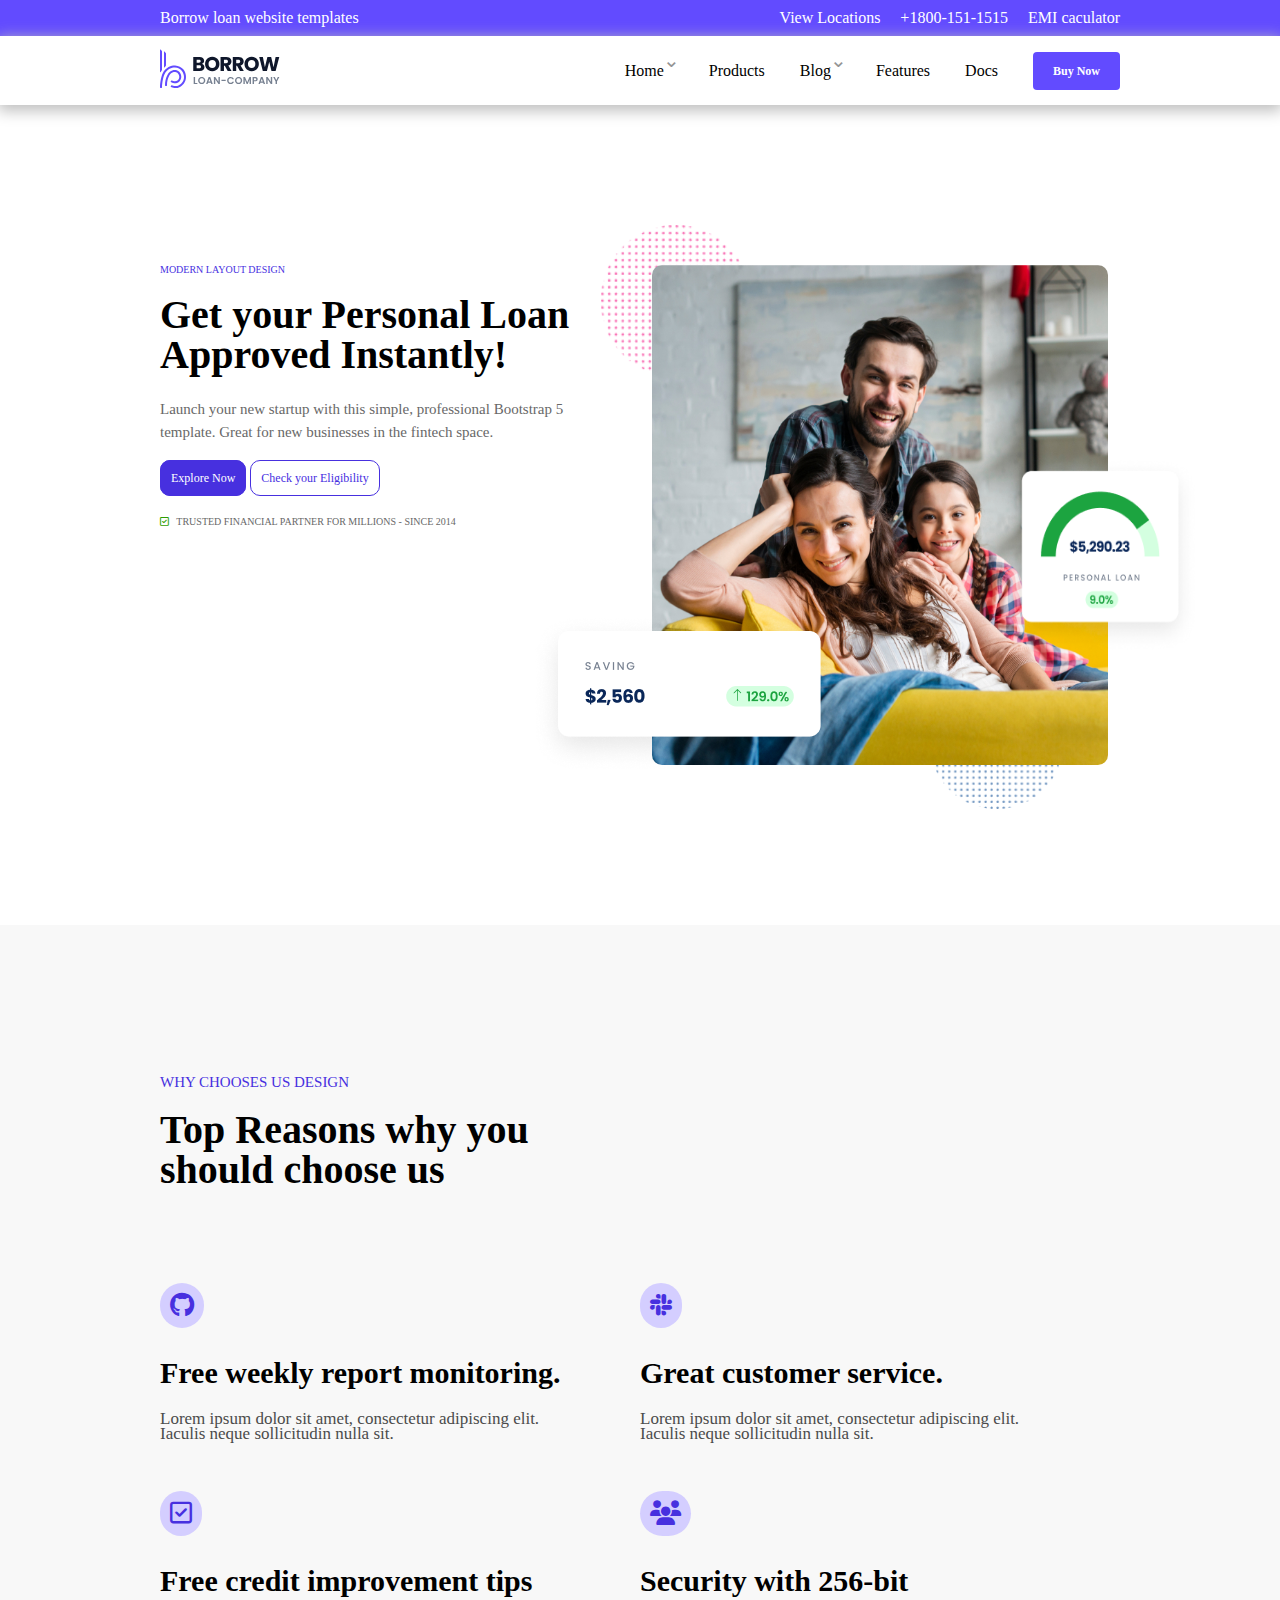
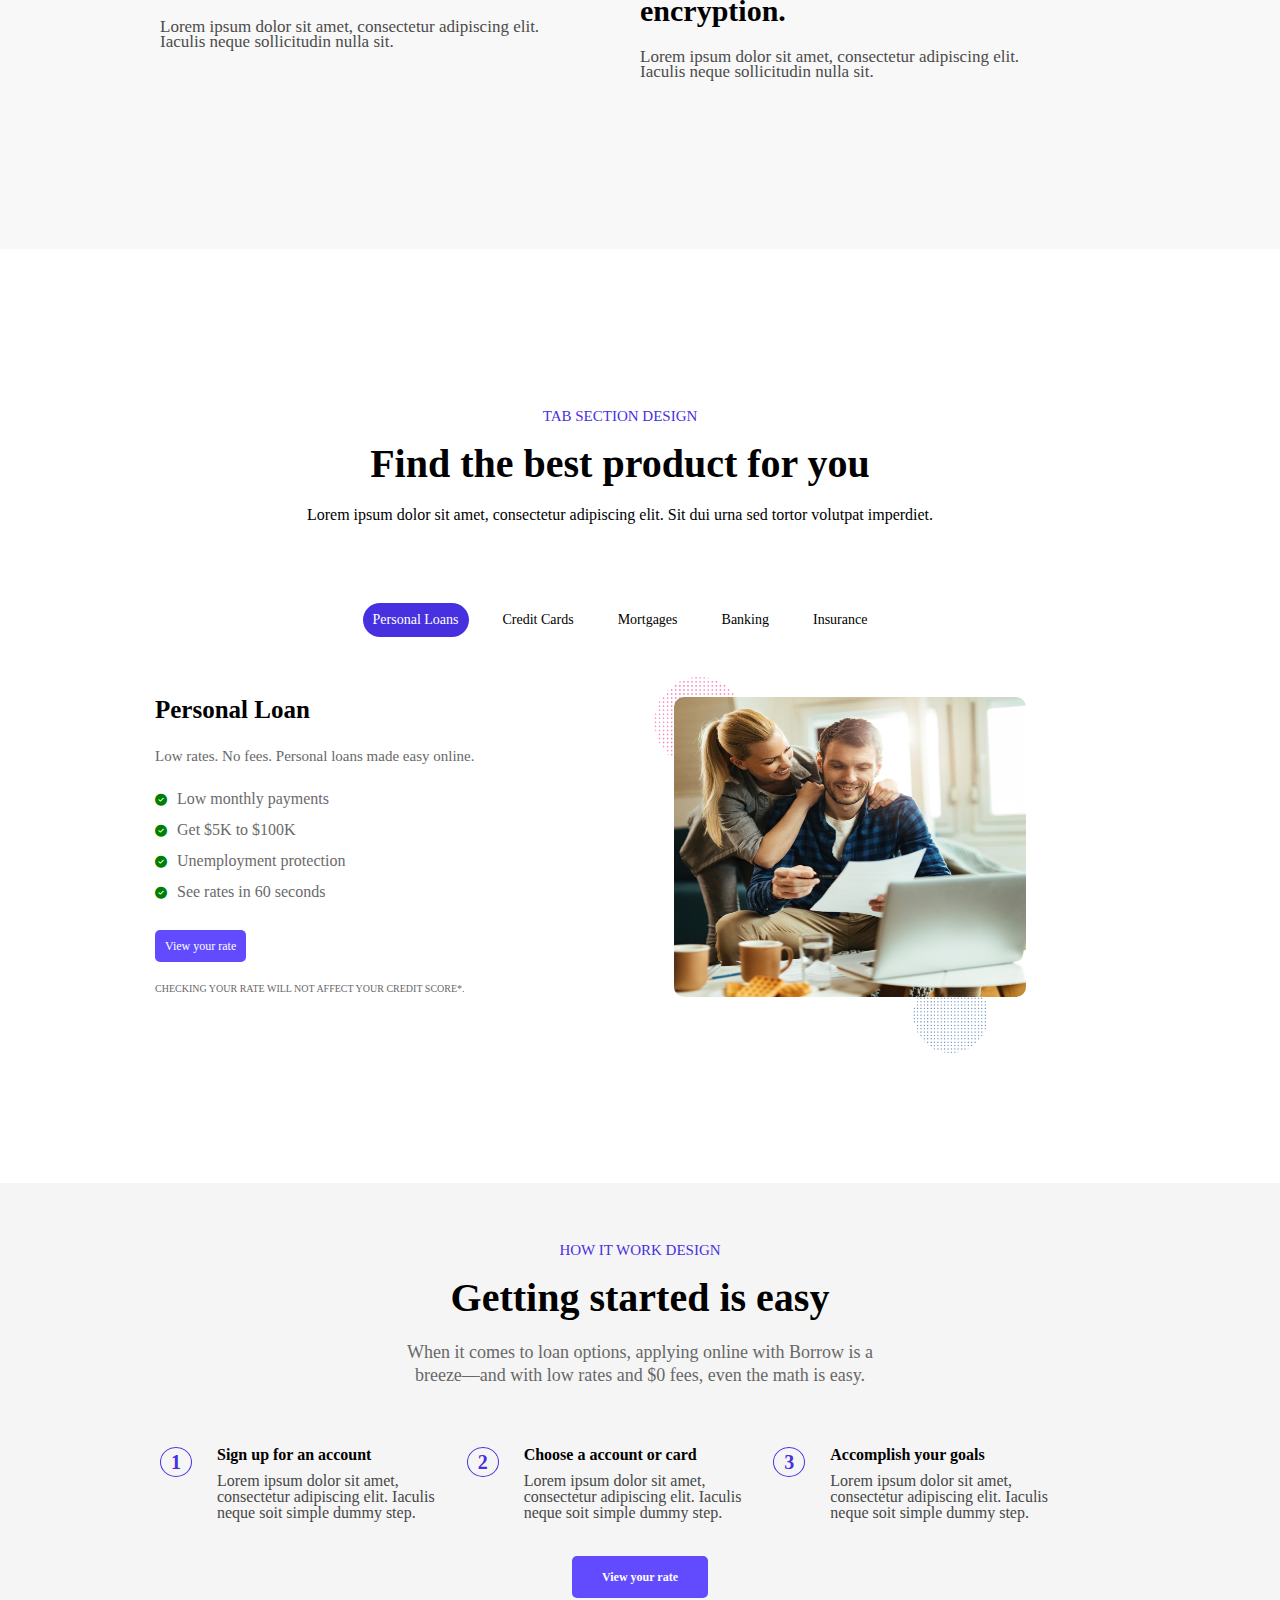
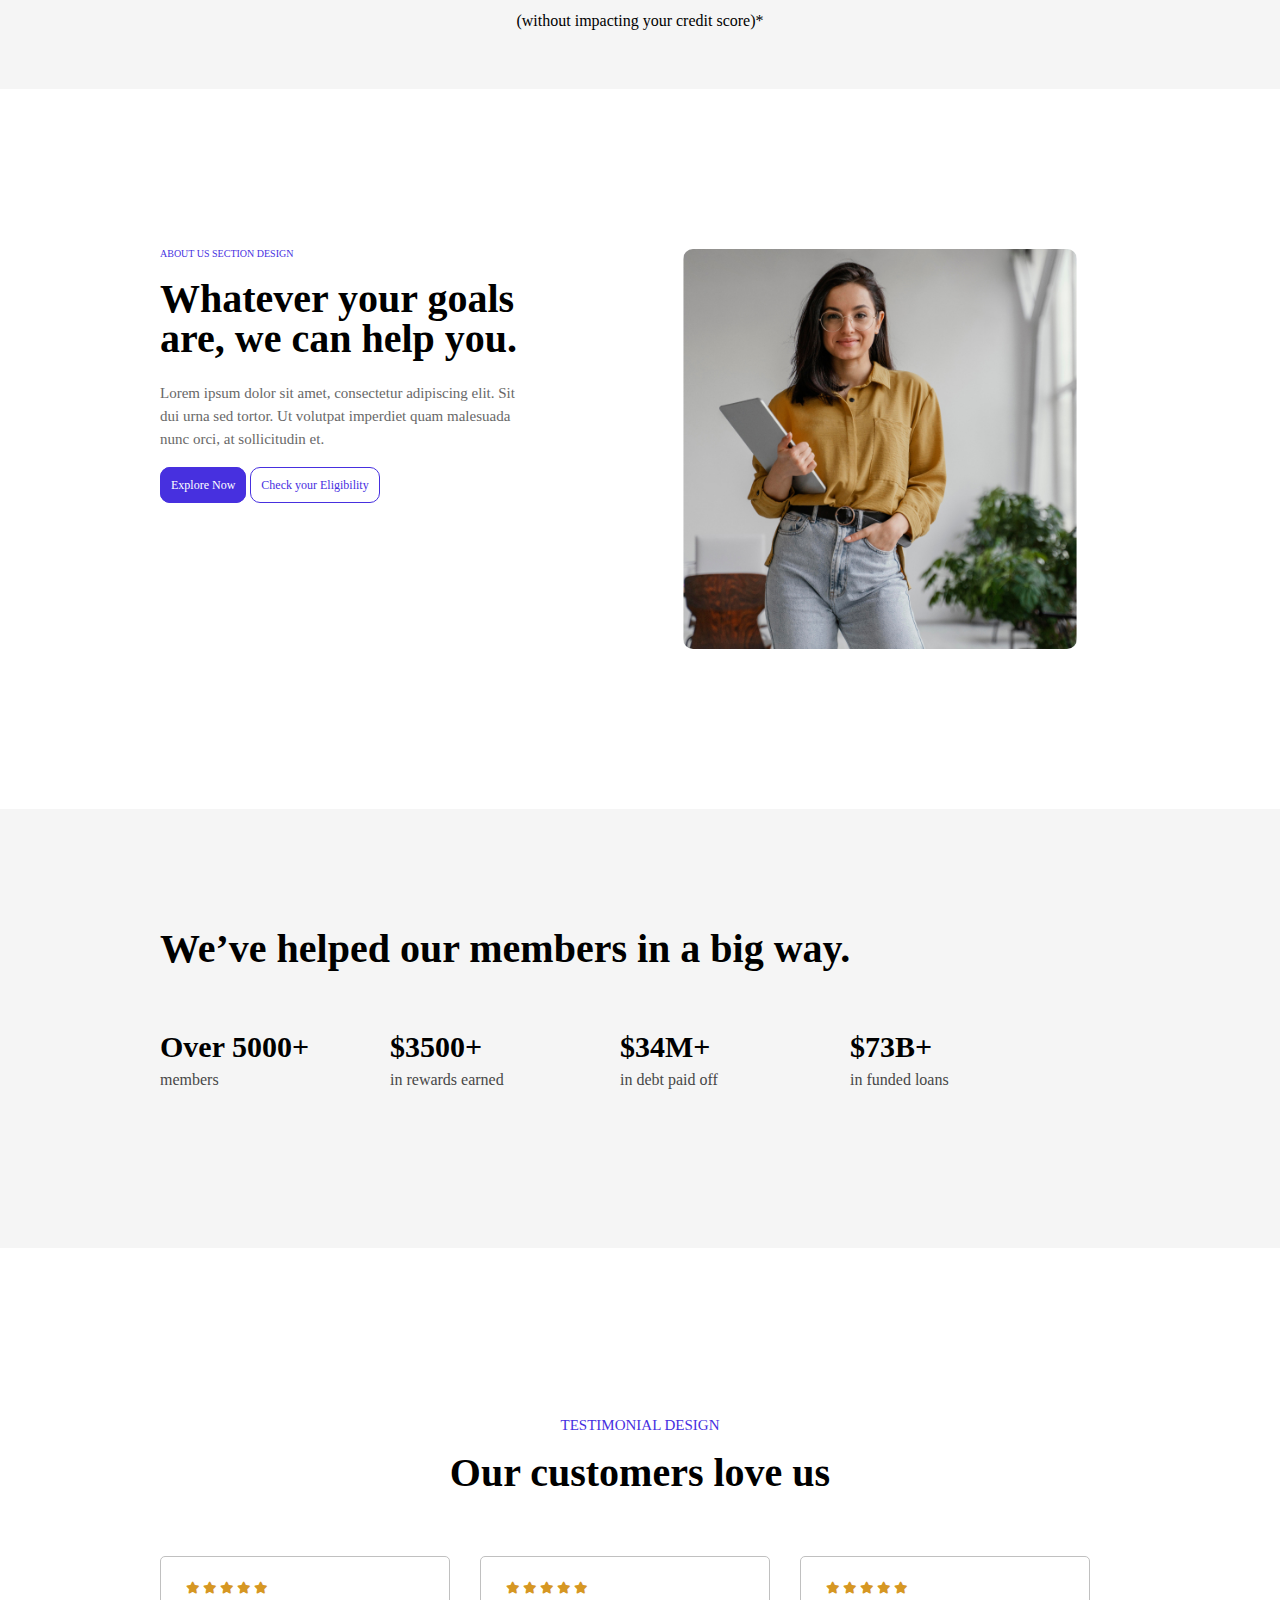
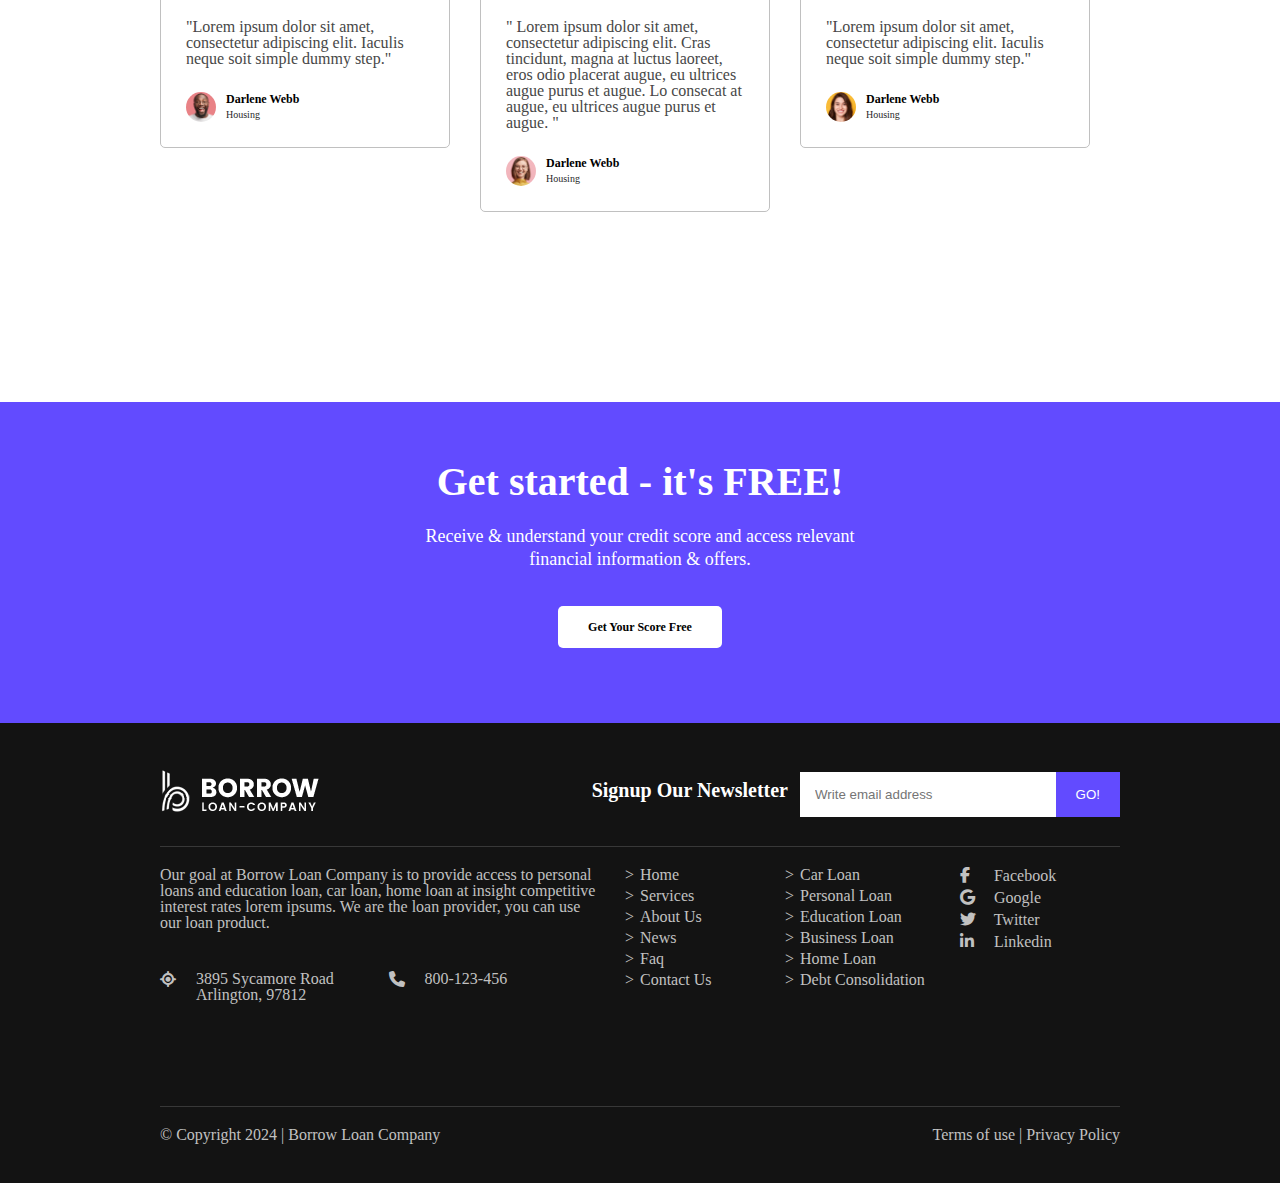
==== index.html @ a642c068 "first commit" ====
<!DOCTYPE html>
<html lang="en">
    <head>
        <meta charset="UTF-8">
        <meta name="viewport" content="width=device-width, initial-scale=1.0">
        <title>Template Group2</title>

        <link rel="stylesheet" href="https://cdnjs.cloudflare.com/ajax/libs/font-awesome/6.7.2/css/all.min.css" integrity="sha512-Evv84Mr4kqVGRNSgIGL/F/aIDqQb7xQ2vcrdIwxfjThSH8CSR7PBEakCr51Ck+w+/U6swU2Im1vVX0SVk9ABhg==" crossorigin="anonymous" referrerpolicy="no-referrer" />

        <!-- Shared CSS -->
        <link rel="stylesheet" href="./styles/shared/reset.css">
        <link rel="stylesheet" href="./styles/shared/grid.css">
        <link rel="stylesheet" href="./styles/shared/colors.css">
        <link rel="stylesheet" href="./styles/shared/global.css">
        <link rel="stylesheet" href="./styles/shared/header.css">
        <link rel="stylesheet" href="./styles/shared/footer.css">



        <!-- Sections  -->
        <link rel="stylesheet" href="./styles/page1/loan.css">
        <link rel="stylesheet" href="./styles/page1/choose-us.css">
        <link rel="stylesheet" href="./styles/page1/best-products.css">
        <link rel="stylesheet" href="./styles/page1/get-started.css">
        <link rel="stylesheet" href="./styles/page1/goals.css">
        <link rel="stylesheet" href="./styles/page1/stats.css">
        <link rel="stylesheet" href="./styles/page1/reviews.css">


        
        <!-- overwrite styles -->
        <link rel="stylesheet" href="./styles/page1/style.css">

    </head>
    <body>
        
        <header>
            <div id="top-header" class="bg-primary py-1">
                <div class="container">
                    <div class="row">
                        <div class="col-6 col-md-4 col-sm-12" id="borrow">
                            <span>Borrow loan website templates</span>
                        </div>
                        <div class="col-6 col-md-8 col-sm-12" id="contacts">
                            <a href="#">View Locations</a>
                            <a class="mx-4" href="#">+1800-151-1515</a>
                            <a href="#">EMI caculator</a>
                        </div>
                    </div>
                </div>
            </div>
            <div id="main-header" class="py-1">
                <div class="container">
                    <div class="row">
                        <div class="col-3 col-md-3 col-sm-8">
                            <img src="./images/logo.svg" alt="">
                        </div>
                        
                        <div class="col-9 col-md-9 col-sm-12 col-sm-hidden col-md-hidden" id="menu">
                            <ul>
                                <li class="dropdown">
                                    <a href="#"><span>Home</span></a>

                                    <ul class="submenu">
                                        <li><a href="/index.html">Home 1</a></li>
                                        <li><a href="#Home2">Home 2</a></li>
                                        <li><a href="#Home3">Home 3</a></li>
                                        <li><a href="#Home4">Home 4</a></li>
                                        <li><a href="#Home5">Home 5</a></li>
                                    </ul>
                                </li>
                                <li>
                                    <a href="#"><span>Products</span></a>
                                </li>
                                <li class="dropdown">
                                    <a href="#"><span>Blog</span></a>

                                    <ul class="submenu">
                                        <li><a href="#Page1">Page 1</a></li>
                                        <li><a href="#Page2">Page 2</a></li>
                                        <li><a href="#Page3">Page 3</a></li>
                                        <li><a href="#Page4">Page 4</a></li>
                                        <li><a href="#Page5">Page 5</a></li>
                                    </ul>
                                </li>
                                <li><a href="#"><span>Features</span></a></li>
                                <li><a href="#"><span>Docs</span></a></li>
                                <li><a href="#"><span>Buy Now</span></a></li>

                            </ul>
                        </div>

                        <div class="col-md-9 col-sm-4 col-hidden" id="mobile-menu">
                            <a href="#"><i class="fa-solid fa-bars"></i></a>
                        </div>
                    </div>
                </div>
            </div>



            <div id="mobile-nav-menu" class="py-1 col-hidden col-sm-hidden col-md-hidden">
                <div class="container">
                    <div class="row">
                        
                        <div class="col-12 col-md-12 col-sm-12" id="mbmenu">
                            <ul>
                                <li class="dropdown">
                                    <a href="#"><span>Home</span></a>

                                    <ul class="submenu">
                                        <li><a href="#Home1">Home 1</a></li>
                                        <li><a href="#Home2">Home 2</a></li>
                                        <li><a href="#Home3">Home 3</a></li>
                                        <li><a href="#Home4">Home 4</a></li>
                                        <li><a href="#Home5">Home 5</a></li>
                                    </ul>
                                </li>
                                <li>
                                    <a href="#"><span>Products</span></a>
                                </li>
                                <li class="dropdown">
                                    <a href="#"><span>Blog</span></a>

                                    <ul class="submenu">
                                        <li><a href="#Page1">Page 1</a></li>
                                        <li><a href="#Page2">Page 2</a></li>
                                        <li><a href="#Page3">Page 3</a></li>
                                        <li><a href="#Page4">Page 4</a></li>
                                        <li><a href="#Page5">Page 5</a></li>
                                    </ul>
                                </li>
                                <li><a href="#"><span>Features</span></a></li>
                                <li><a href="#"><span>Docs</span></a></li>
                                <li><a href="#"><span>Buy Now</span></a></li>

                            </ul>
                        </div>
                    </div>
                </div>
            </div>





        </header>

        
        <section id="personal-loan">
            <div class="container">
                <div class="row">
                    
                    <div class="col-6 col-md-12 col-sm-12 " id="loan-content">
                        <h6>Modern Layout Design</h6>
                        <h2>Get your Personal Loan Approved Instantly!</h2>
                        <p class="description">Launch your new startup with this simple, professional Bootstrap 5 template. Great for new businesses in the fintech space.</p>
                        <ul>
                            <li><a>Explore Now</a></li>
                            <li><a>Check your Eligibility</a></li>
                        </ul>
                        <p class="trust"> <i class="fa-regular fa-square-check"></i> TRUSTED FINANCIAL PARTNER FOR MILLIONS - SINCE 2014 </p>
                    </div>

                    <div class="col-6 col-md-12 col-sm-12" id="loan-images">
                        <img class="family" src="./images/hero-modern-img.jpg" alt="">
                        <img class="stats-1" src="./images/hero-graphic-1.png" alt="">
                        <img class="stats-2" src="./images/hero-graphic-2.png" alt="">
                        <img class="dots-1" src="./images/dots.png" alt="">
                        <img class="dots-2" src="./images/dots-2.png" alt="">
                    </div>
                </div>
            </div>
        </section>




        <section id="choice-us">
            <div class="container">

                <div class="row">
                    
                    <div class="col-6 col-md-12 col-sm-12 " id="choice-description-content">
                        <h6>Why chooses us design</h6>
                        <h2>Top Reasons why you should choose us</h2>
                    </div>

                </div>

                <div class="row">
                    
                    <div class="col-6 col-md-12 col-sm-12 choice">
                        <i class="fa-brands fa-github"></i>
                        <h2 class="title">Free weekly report monitoring.</h2>
                        <p class="description">
                            Lorem ipsum dolor sit amet, consectetur adipiscing elit.
                            Iaculis neque sollicitudin nulla sit.
                        </p>
                    </div>
                    
                    <div class="col-6 col-md-12 col-sm-12 choice">
                        <i class="fa-brands fa-slack"></i>
                        <h2 class="title">Great customer service.</h2>
                        <p class="description">
                            Lorem ipsum dolor sit amet, consectetur adipiscing elit.
                            Iaculis neque sollicitudin nulla sit.
                        </p>
                    </div>

                </div>


                <div class="row">
                    
                    <div class="col-6 col-md-12 col-sm-12 choice">
                        <i class="fa-regular fa-square-check"></i>
                        <h2 class="title">Free credit improvement tips</h2>
                        <p class="description">Lorem ipsum dolor sit amet, consectetur adipiscing elit. Iaculis neque sollicitudin nulla sit.</p>
                    </div>
                    
                    <div class="col-6 col-md-12 col-sm-12 choice">
                        <i class="fa-solid fa-users"></i>
                        <h2 class="title">Security with 256-bit encryption.</h2>
                        <p class="description">Lorem ipsum dolor sit amet, consectetur adipiscing elit. Iaculis neque sollicitudin nulla sit.</p>
                    </div>

                </div>
            </div>
        </section>


        



        <section id="best-products">
            
            <div class="container">

                <div class="row">
                    
                    <div class="col-12 col-md-12 col-sm-12 text-center description">
                        <h6>Tab Section Design</h6>
                        <h2>Find the best product for you</h2>
                        <p>Lorem ipsum dolor sit amet, consectetur adipiscing elit. Sit dui urna sed tortor volutpat imperdiet.</p>
                    </div>

                </div>

                <div class="row">
                    <div class="col-12 col-md-12 col-sm-12 text-center actions">
                        <a class="active" href="#">Personal Loans</a>
                        <a href="#">Credit Cards</a>
                        <a href="#">Mortgages</a>
                        <a href="#">Banking</a>
                        <a href="#">Insurance</a>
                    </div>
                </div>


                <div class="row products product-1 active">
                    <div class="col-7 col-md-12 col-sm-12">
                        <h2>Personal Loan</h2>
                        <p class="description">Low rates. No fees. Personal loans made easy online.</p>
                        <ul>
                            <li><i class="fa-solid fa-circle-check"></i>Low monthly payments</li>
                            <li><i class="fa-solid fa-circle-check"></i>Get $5K to $100K</li>
                            <li><i class="fa-solid fa-circle-check"></i>Unemployment protection</li>
                            <li><i class="fa-solid fa-circle-check"></i>See rates in 60 seconds</li>
                        </ul>
                        <a>View your rate</a>
                        <p class="trust">Checking your rate will not affect your credit score*. </p>
                    </div>
                    

                    <div class="col-5 col-md-12 col-sm-12 images">
                        <img class="family" src="./images/personal-loan-img.jpg" alt="">
                        <img class="dots-1" src="./images/dots.png" alt="">
                        <img class="dots-2" src="./images/dots-2.png" alt="">
                    </div>
                </div>



                


                <div class="row products product-2">
                    <div class="col-7 col-md-12 col-sm-12">
                        <h2>Credit Cards</h2>
                        <p class="description">Designed to help you save, invest, and pay down Borrow debt.</p>
                        <ul>
                            <li>
                                <span class="number">1</span>
                                <p class="title">
                                    <span >Apply online.</span>
                                    We'll let you know if you pre-qualify.
                                </p>
                            </li>
                            <li>
                                <span class="number">2</span>
                                <p class="title">
                                    <span >Submit application.</span>
                                    Agree to the terms & conditions and we’ll do the rest.
                                </p>
                            </li>
                            <li>
                                <span class="number">3</span>
                                <p class="title">
                                    <span >Get a decision.</span>
                                    Approvals receive a digital card immediately. Physical cards arrive in 2-6 business days.
                                </p>
                            </li>
                        </ul>
                        <a>Get Started</a>
                    </div>
                    

                    <div class="col-5 col-md-12 col-sm-12 images">
                        <img class="family" src="./images/cc-girl.jpg" alt="">
                        <img class="dots-1" src="./images/dots.png" alt="">
                        <img class="dots-2" src="./images/dots-2.png" alt="">
                        <span class="badge">No Anual Fee*</span>
                    </div>
                </div>





                <div class="row products product-3">
                    <div class="col-7 col-md-12 col-sm-12">
                        <h2>Mortgage</h2>
                        <p class="description">We’re offering competitive home mortgage options for you.</p>
                        <div class="contaienr-full">
                            <div class="row">
                                
                                <div class="col-6 col-md-6 col-sm-12 choice">
                                    <i class="fa-brands fa-github"></i>
                                    <p class="description"> Buy now, save when you want pay. .</p>
                                </div>
                                
                                <div class="col-6 col-md-6 col-sm-12 choice">
                                    <i class="fa-brands fa-slack"></i>
                                    <p class="description"> Simple online application. One-on-one help. .</p>
                                </div>

                            </div>


                            <div class="row">
                                
                                <div class="col-6 col-md-6 col-sm-12 choice">
                                    <i class="fa-regular fa-square-check"></i>
                                    <p class="description"> Flexible loan options .</p>
                                </div>
                                
                                <div class="col-6 col-md-6 col-sm-12 choice">
                                    <i class="fa-solid fa-users"></i>
                                    <p class="description"> Low down payment options .</p>
                                </div>

                            </div>

                        </div>
                        <a>View your rate</a>
                        <p class="comment">  No commitment. No impact to your credit.  .</p>

                    </div>
                    

                    <div class="col-5 col-md-12 col-sm-12 images">
                        <img class="family" src="./images/mortgage.jpg" alt="">
                        <img class="dots-1" src="./images/dots.png" alt="">
                        <img class="dots-2" src="./images/dots-2.png" alt="">
                        <span class="badge">Best Mortgage Lender*</span>
                    </div>
                </div>




                <div class="row products product-4">
                    <div class="col-7 col-md-12 col-sm-12">
                        <h2>Personal Loan</h2>
                        <p class="description">Low rates. No fees. Personal loans made easy online.</p>
                        <ul> 
                            <li><i class="fa-solid fa-circle-check"></i>Create your login</li>
                            <li><i class="fa-solid fa-circle-check"></i>Fill out the application</li>
                            <li><i class="fa-solid fa-circle-check"></i>Enjoy your brand new bank account</li>
                        </ul>
                        <a>Start your banking</a>
                    </div>
                    

                    <div class="col-5 col-md-12 col-sm-12 images">
                        <img class="family" src="./images/banking.jpg" alt="">
                        <img class="dots-1" src="./images/dots.png" alt="">
                        <img class="dots-2" src="./images/dots-2.png" alt="">
                        <span class="badge"> SSL Encrypted</span>
                    </div>
                </div>




                <div class="row products product-5">
                    <div class="col-12">
                        <h2>Insurance</h2>
                        <p class="description">Here to help protect what matters to you.</p>
                        <div class="contaienr-full">


                            <div class="row" >

                                <div class="col-3 col-md-6 col-sm-12 plan" >
                                    <img src="./images/auto-insurance.jpg" alt="">
                                    <a href="#">Auto Insurance</a>
                                </div>

                                <div class="col-3 col-md-6 col-sm-12 plan">
                                    <img src="./images/life-insurance.jpg" alt="">
                                    <a href="#">Life Insurance</a>
                                </div>


                                <div class="col-3 col-md-6 col-sm-12 plan">
                                    <img src="./images/homowner-insurance.jpg" alt="">
                                    <a href="#">Life Insurance</a>
                                </div>

                                <div class="col-3 col-md-6 col-sm-12 plan">
                                    <img src="./images/renters-insurance.jpg" alt="">
                                    <a href="#">Life Insurance</a>
                                </div>
                                
                            </div>


                        </div>
                    </div>
                </div>


                
            </div>
        </section>


        <section class="get-started">
                        
            <div class="container">

                <div class="row">
                    
                    <div class="col-12 col-md-12 col-sm-12 text-center description">
                        <h6>How it work design</h6>
                        <h2>Getting started is easy</h2>
                        <p>When it comes to loan options, applying online with Borrow is a breeze—and with low rates and $0 fees, even the math is easy.</p>
                    </div>

                </div>


                <div class="row list-items">
                                
                    <div class="col-4 col-md-12 col-sm-12 step">
                        <span class="icon">1</span>
                        <div class="desc">
                            <h3 class="title">Sign up for an account</h3>
                            <p class="description">Lorem ipsum dolor sit amet, consectetur adipiscing elit. Iaculis neque soit simple dummy step.</p>
                        </div>
                    </div>
                    
                    <div class="col-4 col-md-12 col-sm-12 step">
                        <span class="icon">2</span>
                        <div class="desc">
                            <h3 class="title">Choose a account or card</h3>
                            <p class="description">Lorem ipsum dolor sit amet, consectetur adipiscing elit. Iaculis neque soit simple dummy step.</p>
                        </div>
                    </div>

                    
                    <div class="col-4 col-md-12 col-sm-12 step">
                        <span class="icon">3</span>
                        <div class="desc">
                            <h3 class="title">Accomplish your goals</h3>
                            <p class="description">Lorem ipsum dolor sit amet, consectetur adipiscing elit. Iaculis neque soit simple dummy step.</p>
                        </div>
                    </div>
                    
                </div>
                <div class="row action">
                    <div class="col-12 col-md-12 col-sm-12 step">
                        <a>View your rate</a>
                        <p class="comment">(without impacting your credit score)*</p>
                    </div>
                </div>
            </div>

        </section>







        <section id="goals">
            <div class="container">
                <div class="row">
                    
                    <div class="col-6 col-md-12 col-sm-12 " id="goal-content">
                        <h6>About us section design</h6>
                        <h2>Whatever your goals are, we can help you.</h2>
                        <p class="description">Lorem ipsum dolor sit amet, consectetur adipiscing elit. Sit dui urna sed tortor. Ut volutpat imperdiet quam malesuada nunc orci, at sollicitudin et.</p>
                        <ul>
                            <li><a>Explore Now</a></li>
                            <li><a>Check your Eligibility</a></li>
                        </ul>
                    </div>

                    <div class="col-6 col-md-12 col-sm-12" id="goal-images">
                        <img class="family" src="./images/goal.jpg" alt="">
                    </div>
                </div>
            </div>
        </section>



        <section id="stats">
                        
            <div class="container">

                <div class="row">
                    
                    <div class="col-12 col-md-12 col-sm-12 description">
                        <h2>We’ve helped our members in a big way.</h2>
                    </div>

                </div>


                <div class="row list-items">
                                
                    <div class="col-3 col-md-6 col-sm-6 step">
                        <h3 class="title">Over 5000+</h3>
                        <p class="description">members</p>
                    </div>
                    
                    <div class="col-3 col-md-6 col-sm-6 step">
                        <h3 class="title">$3500+</h3>
                        <p class="description">in rewards earned</p>
                    </div>

                    
                    <div class="col-3 col-md-6 col-sm-6 step">
                        <h3 class="title">$34M+</h3>
                        <p class="description">in debt paid off</p>
                    </div>

                    <div class="col-3 col-md-6 col-sm-6 step">
                        <h3 class="title">$73B+</h3>
                        <p class="description">in funded loans</p>
                    </div>
                </div>
            </div>

        </section>






        <section id="reviews">
                        
            <div class="container">

                <div class="row">
                    
                    <div class="col-12 col-md-12 col-sm-12 text-center description">
                        <h6>Testimonial Design</h6>
                        <h2>Our customers love us</h2>
                    </div>

                </div>


                <div class="row list-items">
                                
                    <div class="col-4 col-md-12 col-sm-12 ">
                        <div class="review">
                            <div class="rate">
                                <i class="fa-solid fa-star"></i>
                                <i class="fa-solid fa-star"></i>
                                <i class="fa-solid fa-star"></i>
                                <i class="fa-solid fa-star"></i>
                                <i class="fa-solid fa-star"></i>
                            </div>
                            <p class="description">"Lorem ipsum dolor sit amet, consectetur adipiscing elit. Iaculis neque soit simple dummy step."</p>
                            <div class="profile">
                                <img src="./images/avatar-1.jpg" alt="">
                                <div class="name">
                                    <h3>Darlene Webb</h3>
                                    <span>Housing</span>
                                </div>
                            </div>
                        </div>
                    </div>
                                                    
                    <div class="col-4 col-md-12 col-sm-12 ">
                        <div class="review">
                            <div class="rate">
                                <i class="fa-solid fa-star"></i>
                                <i class="fa-solid fa-star"></i>
                                <i class="fa-solid fa-star"></i>
                                <i class="fa-solid fa-star"></i>
                                <i class="fa-solid fa-star"></i>
                            </div>
                            <p class="description">"
                                Lorem ipsum dolor sit amet, consectetur adipiscing elit. Cras tincidunt, magna at luctus laoreet, eros odio placerat augue, eu ultrices augue purus et augue.
                                Lo consecat  at augue, eu ultrices augue purus et augue.
                                "</p>
                            <div class="profile">
                                <img src="./images/avatar-2.jpg" alt="">
                                <div class="name">
                                    <h3>Darlene Webb</h3>
                                    <span>Housing</span>
                                </div>
                            </div>
                        </div>
                    </div>
                                                    
                    <div class="col-4 col-md-12 col-sm-12 ">
                        <div class="review">
                            <div class="rate">
                                <i class="fa-solid fa-star"></i>
                                <i class="fa-solid fa-star"></i>
                                <i class="fa-solid fa-star"></i>
                                <i class="fa-solid fa-star"></i>
                                <i class="fa-solid fa-star"></i>
                            </div>
                            <p class="description">"Lorem ipsum dolor sit amet, consectetur adipiscing elit. Iaculis neque soit simple dummy step."</p>
                            <div class="profile">
                                <img src="./images/avatar-3.jpg" alt="">
                                <div class="name">
                                    <h3>Darlene Webb</h3>
                                    <span>Housing</span>
                                </div>
                            </div>
                        </div>
                    </div>
                    
                </div>
            </div>

        </section>



        <section class="get-started blue" >
                        
            <div class="container">

                <div class="row">
                    
                    <div class="col-12 col-md-12 col-sm-12 text-center description">
                        <h2>Get started - it's FREE!</h2>
                        <p>Receive & understand your credit score and access relevant financial information & offers.</p>
                    </div>

                </div>


                <div class="row action">
                    <div class="col-12 col-md-12 col-sm-12 step">
                        <a id="score">Get Your Score Free</a>
                    </div>
                </div>
            </div>

        </section>



        <footer>
            <div class="container">
                <div class="row" id="top-footer">
                    <div class="col-4 col-md-4 col-sm-8">
                        <img src="./images/ft-logo.png" alt="">
                    </div>
                            
                    <div class="col-8 col-md-8 col-sm-12">
                        <div class="subscribe">
                            <div class="row">
                                <div class="col-6 col-md-12 col-sm-12">
                                    <h3>Signup Our Newsletter</h3>
                                </div>
                                <div class="col-6 col-md-12 col-sm-12">
                                    <div class="input">
                                        <input type="text" name="email" id="email" placeholder="Write email address">
                                        <input type="button" value="GO!" id="sub">
                                    </div>
                                </div>
                            </div>
                        </div>
                    </div>
                </div>


                <div class="row" id="middle-footer">
                    <div class="col-6 col-md-6 col-sm-12">
                        <p class="summary">
                            Our goal at Borrow Loan Company is to provide access to personal loans and education loan,
                            car loan, home loan at insight competitive interest rates lorem ipsums. We are the loan provider, you can use our loan product. 
                        </p>
                        <div class="row contacts">
                            <div class="col-6 col-md-6 col-sm-12">
                                <div class="details location">
                                    <i class="fa-solid fa-location"></i>
                                    <span>3895 Sycamore Road Arlington, 97812</span>
                                </div>
                            </div>
                            <div class="col-6 col-md-6 col-sm-12">
                                <div class="details call">
                                    <i class="fa-solid fa-phone"></i>
                                    <span>800-123-456</span>
                                </div>
                            </div>
                        </div>
                    </div>
                            
                    <div class="col-2 col-md-2 col-sm-4">
                        <ul class="links">
                            <li><a href="#">Home</a></li>
                            <li><a href="#">Services</a></li>
                            <li><a href="#">About Us</a></li>
                            <li><a href="#">News</a></li>
                            <li><a href="#">Faq</a></li>
                            <li><a href="#">Contact Us</a></li>
                        </ul>
                    </div>

                            
                    <div class="col-2 col-md-2 col-sm-4">
                        <ul class="links">
                            <li><a href="#">Car Loan</a></li>
                            <li><a href="#">Personal Loan</a></li>
                            <li><a href="#">Education Loan</a></li>
                            <li><a href="#">Business Loan</a></li>
                            <li><a href="#">Home Loan</a></li>
                            <li><a href="#">Debt Consolidation</a></li>
                        </ul>
                    </div>

                            
                    <div class="col-2 col-md-2 col-sm-4 social">
                        <ul>
                            <li><i class="fa-brands fa-facebook-f"></i> <span>Facebook</span></li>
                            <li><i class="fa-brands fa-google"></i> <span>Google</span></li>
                            <li><i class="fa-brands fa-twitter"></i> <span>Twitter</span></li>
                            <li><i class="fa-brands fa-linkedin-in"></i> <span>Linkedin</span></li>
                        </ul>
                    </div>

                </div>
                <div class="row" id="bottom-footer">

                            
                    <div class="col-6 col-md-6 col-sm-6 title">
                        <p>© Copyright 2024 | Borrow Loan Company</p>
                    </div>

                            
                    <div class="col-6 col-md-6 col-sm-6 links">
                        <ul>
                            <li><a href="#">Terms of use</a></li>
                            <li><a href="#">Privacy Policy</a></li>
                        </ul>
                    </div>

                </div>
            </div>
        </footer>

        <script src="./scripts/shared/scripts.js"></script>
        <script src="./scripts/page1/scripts.js"></script>
    </body>
</html>
---- styles/shared/grid.css ----
:root{
	--spacing: 5px;
}


@media  (min-width:1900px) {
	.container { width: 58%;}
}

@media (min-width:1500px) and (max-width:1899.9999px) {
	.container { width: 70%;}
}

@media (min-width:1300px) and (max-width:1499.9999px) {
	.container { width: 73%;}
}

@media (min-width:900px) and (max-width:1299.9999px) {
	.container { width: 75%;}
}

@media screen and (max-width:899.9999px) {
	.container { width: 80%;}
}


@media screen and (min-width:924px) {

	.col-1 {
		width: calc((1 / 12) * 100%) ;
	}
	.col-2 {
		width: calc((2 / 12) * 100%) ;
	}
	.col-3 {
		width: calc((3 / 12) * 100%) ;
	}
	.col-4 {
		width: calc((4 / 12) * 100%) ;
	}
	.col-5 {
		width: calc((5 / 12) * 100%) ;
	}
	.col-6 {
		width: calc((6 / 12) * 100%) ;
	}
	.col-7 {
		width: calc((7 / 12) * 100%) ;
	}
	.col-8 {
		width: calc((8 / 12) * 100%) ;
	}
	.col-9 {
		width: calc((9 / 12) * 100%) ;
	}
	.col-10 {
		width: calc((10 / 12) * 100%) ;
	}
	.col-11 {
		width: calc((11 / 12) * 100%) ;
	}
	.col-12 {
		width: calc((12 / 12) * 100%) ;
	}

	.col-hidden{
		display: none !important;
	}
}

@media (min-width:749.999999px) and (max-width:924px){
	
	.col-md-1 {
		width: calc((1 / 12) * 100%) ;
	}
	.col-md-2 {
		width: calc((2 / 12) * 100%) ;
	}
	.col-md-3 {
		width: calc((3 / 12) * 100%) ;
	}
	.col-md-4 {
		width: calc((4 / 12) * 100%) ;
	}
	.col-md-5 {
		width: calc((5 / 12) * 100%) ;
	}
	.col-md-6 {
		width: calc((6 / 12) * 100%) ;
	}
	.col-md-7 {
		width: calc((7 / 12) * 100%) ;
	}
	.col-md-8 {
		width: calc((8 / 12) * 100%) ;
	}
	.col-md-9 {
		width: calc((9 / 12) * 100%) ;
	}
	.col-md-10 {
		width: calc((10 / 12) * 100%) ;
	}
	.col-md-11 {
		width: calc((11 / 12) * 100%) ;
	}
	.col-md-12 {
		width: calc((12 / 12) * 100%) ;
	}
	
	.col-md-hidden{
		display: none !important;
	}
}

@media screen and (max-width:749px) {
	.col-sm-1 {
		width: calc((1 / 12) * 100%) ;
	}
	.col-sm-2 {
		width: calc((2 / 12) * 100%) ;
	}
	.col-sm-3 {
		width: calc((3 / 12) * 100%) ;
	}
	.col-sm-4 {
		width: calc((4 / 12) * 100%) ;
	}
	.col-sm-5 {
		width: calc((5 / 12) * 100%) ;
	}
	.col-sm-6 {
		width: calc((6 / 12) * 100%) ;
	}
	.col-sm-7 {
		width: calc((7 / 12) * 100%) ;
	}
	.col-sm-8 {
		width: calc((8 / 12) * 100%) ;
	}
	.col-sm-9 {
		width: calc((9 / 12) * 100%) ;
	}
	.col-sm-10 {
		width: calc((10 / 12) * 100%) ;
	}
	.col-sm-11 {
		width: calc((11 / 12) * 100%) ;
	}
	.col-sm-12 {
		width: calc((12 / 12) * 100%) ;
	}
	.col-sm-hidden{
		display: none !important;
	}
}


.p-1 {
	padding: calc(var(--spacing) * 1);
}
.p-2 {
	padding: calc(var(--spacing) * 2);
}
.p-3 {
	padding: calc(var(--spacing) * 3);
}
.p-4 {
	padding: calc(var(--spacing) * 4);
}
.p-5 {
	padding: calc(var(--spacing) * 5);
}
  

.px-1 {
	padding: 0 calc(var(--spacing) * 1);
}
.px-2 {
	padding: 0 calc(var(--spacing) * 2);
}
.px-3 {
	padding: 0 calc(var(--spacing) * 3);
}
.px-4 {
	padding: 0 calc(var(--spacing) * 4);
}
.px-5 {
	padding: 0 calc(var(--spacing) * 5);
}
  


.py-1 {
	padding: calc(var(--spacing) * 1) 0;
}
.py-2 {
	padding: calc(var(--spacing) * 2) 0;
}
.py-3 {
	padding: calc(var(--spacing) * 3) 0;
}
.py-4 {
	padding: calc(var(--spacing) * 4) 0;
}
.py-5 {
	padding: calc(var(--spacing) * 5) 0;
}
  



.m-1 {
	padding: calc(var(--spacing) * 1);
}
.m-2 {
	padding: calc(var(--spacing) * 2);
}
.m-3 {
	padding: calc(var(--spacing) * 3);
}
.m-4 {
	padding: calc(var(--spacing) * 4);
}
.m-5 {
	padding: calc(var(--spacing) * 5);
}
  


.mx-1 {
	padding: 0 calc(var(--spacing) * 1);
}
.mx-2 {
	padding: 0 calc(var(--spacing) * 2);
}
.mx-3 {
	padding: 0 calc(var(--spacing) * 3);
}
.mx-4 {
	padding: 0 calc(var(--spacing) * 4);
}
.mx-5 {
	padding: 0 calc(var(--spacing) * 5);
}
  


.my-1 {
	padding: calc(var(--spacing) * 1) 0;
}
.my-2 {
	padding: calc(var(--spacing) * 2) 0;
}
.my-3 {
	padding: calc(var(--spacing) * 3) 0;
}
.my-4 {
	padding: calc(var(--spacing) * 4) 0;
}
.my-5 {
	padding: calc(var(--spacing) * 5) 0;
}
  


.container {
	margin: 0 auto;
}


.row{
	display: flex;
	flex-wrap: wrap;
}
---- styles/shared/colors.css ----
:root{
	--primary:#624bff;
	--primary-darker:#4730df;
}

.bg-primary{
	background-color: var(--primary);
}
---- styles/shared/global.css ----
.text-center{
    text-align: center;
}
---- styles/shared/header.css ----
/* TOP HEADER */

header #top-header{
	color: white;
	padding: 10px 0;
}


header #contacts{
	display: flex;
	justify-content: flex-end;
}

header #contacts  a{
	text-decoration: none;
	color: white;
} 

@media screen and (max-width:749px) {
	header #contacts{
		justify-content: center ;
	}
	header #borrow{
		text-align: center;
		margin-bottom: 10px;
	}
	
}


/* Main Header */

header #main-header{
	color: black;
	background-color: white;
	box-shadow: 0 4px 14px 2px #bfbfbf;
	padding: 13px 0;
}


header #main-header #menu ul{
	display: flex;
	justify-content: flex-end;
	align-items: center;
}

header #main-header #menu ul li{
	display: block;
	text-align: center;
	line-height: 41px;
}

header #main-header #menu ul li.dropdown{
	position: relative;
}
header #main-header #menu ul li.dropdown a{
	padding-right: 10px;
}


header #main-header #menu ul li > a{
	text-decoration: none;
	color: black;
	transition: color 0.1s;
	padding-left: 35px;
} 

header #main-header #menu ul li.dropdown > a::after{
	content: "\2304";
	color: rgb(148, 148, 148);
	position: absolute;
	bottom: 10px;
	right: -6px;
	font-size: 20px;
	transition: color 0.1s;
}



header #main-header #menu ul li:hover > a span,
header #main-header #menu ul li.dropdown:hover > a::after{
	color: var(--primary)
}


header #main-header #menu ul li:last-child a span{
	background-color: var(--primary);
	color: white;
	padding: 12px 20px;
	font-weight: bolder;
	border-radius: 4px;
	font-size: 12px;
	transition: background-color 0.3s;
}


header #main-header #menu li:last-child:hover a span{
	background-color: var(--primary-darker);
	color: white;
}






header #main-header #menu ul li.dropdown .submenu {
	display: block;
    opacity: 0;
    pointer-events: none;
    position: absolute;
    right: -28px;
    background-color: #efefef;
    border: 1px solid #c1c1c1;
    z-index: 1000;
    border-radius: 4px;
    box-shadow: 0px 0px 20px -14px black;
    transition: opacity 0.5s ease-in-out;
	min-width: 120px;
}

@media (min-width:749px) {
	header #main-header #menu ul li.dropdown:hover .submenu {
		opacity: 1;
		pointer-events: auto;
	}

	header #main-header #menu ul li.dropdown .submenu li:hover {
		background-color: rgb(204, 204, 204);
		border-radius: 4px;
	}
}





/* Main Header => Sub menu [ section holds button ] */
header #mobile-menu{
	display: flex;
	justify-content: flex-end;
	align-items: center;
}

header #mobile-menu  a{
	text-decoration: none;
	color: var(--primary);
	margin-left: 25px;
	position: relative;
	border: 1px solid var(--primary);
	padding: 8px;
	border-radius: 4px;
	font-size: 12px;
	transition: background-color 0.3s, color 0.1s;
} 


header #mobile-menu a:hover span{
	color: var(--primary)
}

header #mobile-menu a:hover{
	background-color: var(--primary-darker);
	color: white;
}






/** Mobile Navigation Menu **/

header #mobile-nav-menu{
	color: black;
	background-color: white;
	box-shadow: 0 4px 14px 2px #bfbfbf;
	padding: 10px 0;

}

header #mobile-nav-menu #mbmenu ul a {
	text-decoration: none;
	color: rgb(44, 44, 44);
	transition: color 0.1s;
}


header #mobile-nav-menu #mbmenu ul li{
	display: block;
	text-align: left;
	line-height: 41px;
}



header #mobile-nav-menu #mbmenu ul li a{
	display: block;
}

header #mobile-nav-menu #mbmenu ul li.dropdown{
	position: relative;
}




header #mobile-nav-menu #mbmenu ul li.dropdown ul{
	display: none;
}

header #mobile-nav-menu #mbmenu ul li.dropdown.active ul{
	display: block;
}

header #mobile-nav-menu #mbmenu ul li.dropdown ul li{
	background-color:rgb(245, 245, 245);
	padding-left: 20px;
}


header #mobile-nav-menu #mbmenu ul li.dropdown ul li:before{
	content: ">";
	position: absolute;
	left: 8px;
}


header #mobile-nav-menu #mbmenu ul li.dropdown > a::after{
	content: "\2304";
	color: rgb(148, 148, 148);
	position: absolute;
	top: -15px;
	right: 0;
	font-size: 20px;
}



header #mobile-nav-menu #mbmenu ul li:last-child a span{
	background-color: var(--primary);
	color: white;
	border-radius: 4px;
	font-size: 16px;
	transition: background-color 0.3s;
	display: block;
	text-align: center;
}
/* 


header #main-header #menu li:last-child:hover a span{
	background-color: var(--primary-darker);
	color: white;
}






header #main-header #menu ul li.dropdown .submenu {
	display: block;
    opacity: 0;
    pointer-events: none;
    position: absolute;
    right: -28px;
    background-color: #efefef;
    border: 1px solid #c1c1c1;
    z-index: 1000;
    border-radius: 4px;
    box-shadow: 0px 0px 20px -14px black;
    transition: opacity 0.5s ease-in-out;
	min-width: 120px;
} */
---- styles/shared/footer.css ----
footer{
	background-color: rgb(19, 19, 19);
	color: rgb(193, 193, 193) ;
	padding: 40px 0;
}

footer a{
	color: rgb(193, 193, 193) ;
	text-decoration: none;
}

/*   ============== TOP FOOTER ===================       */
#top-footer{
	box-sizing: border-box;
	align-items: center;
	padding-bottom: 20px;
	margin-bottom: 20px;
	border-bottom: 1px solid rgb(56, 56, 56);
	color: white;
}


.subscribe > .row {
	align-items: center;
}

.subscribe h3 {
    margin: 0 12px 10px 0;
	font-weight: bolder;
	font-size: 20px;
	text-align: right;
}
@media (max-width:917px) {
	.subscribe h3 {
		text-align: left !important;
	}
}

.subscribe .input {
    display: flex;
    flex-grow: 1;
}

.subscribe .input  input{
	border: unset;
    padding: 15px;
}


.subscribe .input #email{
    flex: 1;
}

.subscribe .input #sub {
    padding: 5px 20px;
	background-color: var(--primary);
	color: white;
	cursor: pointer;
}



/*   ============== MIDDLE FOOTER ===================       */
#middle-footer{
	color: rgb(193, 193, 193) ;
	margin-bottom: 80px;
}

#middle-footer > div:first-child{
	padding-right: 23px;
}

#middle-footer .summary{
	padding-right: 15px;
	margin-bottom: 40px;
}

#middle-footer .details {
	display: flex;
	margin-bottom: 23px;
}

#middle-footer .details i{
	padding-right: 20px;
}



#middle-footer .social i{
	width: 10px;
	margin-right: 20px;
}



#middle-footer ul li{
	margin-bottom: 5px;
}



#middle-footer ul.links li{
	position: relative;
}


#middle-footer ul.links li:before{
    content: ">";
    position: absolute;
    left: -15px;
}



/*   ============== BOTTOM-FOOTER ===================       */
footer #bottom-footer{
	border-top: 1px solid rgb(56, 56, 56);
	padding-top: 20px;
}

footer #bottom-footer .links ul{
	text-align: right;
}

footer #bottom-footer .links ul li{
	display: inline-block;
}
footer #bottom-footer .links ul li:first-child::after{
	content: ' | ';
}
---- styles/page1/loan.css ----
/* Load Section */

#personal-loan{
	margin: 160px 0;
}

#loan-content{
	box-sizing: border-box;
	padding-right: 40px;
	margin-bottom: 40px;
}

#loan-content h6{
	text-transform: uppercase;
	font-size: 10px;
	color:var(--primary-darker);
	margin-bottom: 20px;
}

#loan-content h2{
	display: block;
	font-weight: bolder;
	font-size: 40px;
	margin-bottom: 23px;
}

#loan-content p.description{
	display: block;
	color: rgb(104, 104, 104);
	font-size: 15px;
	line-height: 23px;
	margin-bottom: 23px;
}


#loan-content p.trust{
	display: block;
	color: rgb(104, 104, 104);
	font-size: 10px;
	line-height: 23px;
	text-transform: uppercase;
	margin-bottom: 23px;
}

#loan-content ul{
	margin: 25px 0;
}
#loan-content ul li{
	display: inline-block;
}

#loan-content ul li a{
	padding: 10px;
	border: 1px solid var(--primary-darker);
	border-radius: 10px;
	font-size: 12px;
	transition: background-color 0.5s, color 0.2s;
}

#loan-content ul li a{
	padding: 10px;
	border: 1px solid var(--primary-darker);
	border-radius: 10px;
	font-size: 12px;
	color: var(--primary-darker)
}


#loan-content ul li:first-child a{
	background-color: var(--primary-darker);
	color: white;
}

#loan-content ul li a:hover{
	color:white;
	background-color: var(--primary-darker);
	cursor: pointer;
}


#loan-content p.trust i{
	color: rgb(45, 158, 0);
	margin-right: 5px;
}

#loan-images{
	position: relative;
	display: flex;
	justify-content: center;
}

#loan-images .family{
	width: 95%;
	height: 500px;
	border-radius: 10px;
}
#loan-images .stats-1{
	width: 200px;
	height: 200px;
	position: absolute;
	right: -80px;
	bottom: 110px;
}
#loan-images .stats-2{
	position: absolute;
	bottom: -10px;
	left: -110px;
}
#loan-images .dots-1{
	z-index: -1;
	bottom: -44px;
	right: 57px;
	width: 134px;
	position: absolute;
}

#loan-images .dots-2{
	z-index: -1;
	width: 150px;
	top: -40px;
	left: -40px;
	position: absolute;
}



@media (max-width:749px) {
	#loan-images .stats-1{
		right: -40px;
	}
}



@media (max-width:749px) {
	#loan-images .stats-1{
		right: -40px;
	}

	#loan-images .stats-2{
		left: -60px;
	}
	
}
---- styles/page1/choose-us.css ----
/* Load Section */
#choice-us{
	background-color: rgb(248, 248, 248);
	padding: 150px 0;
}

#choice-description-content{
	box-sizing: border-box;
	padding-right: 40px;
	margin-bottom: 40px;
}

#choice-description-content h6{
	text-transform: uppercase;
	font-size: 15px;
	color:var(--primary-darker);
	margin-bottom: 20px;
}

#choice-description-content h2{
	display: block;
	font-weight: bolder;
	font-size: 40px;
	margin-bottom: 23px;
}


#choice-us .choice {
	box-sizing: border-box;
	padding-right: 66px;
}

#choice-us .choice > *{
	display: block;
}

#choice-us .choice i{
	background-color: #d4ceff;
	display: inline-block;
	padding: 10px;
	border-radius: 40px;
	color: var(--primary-darker);
	font-size: 25px;
	margin: 30px 0;
}


#choice-us .choice h2{
	display: block;
	font-weight: bolder;
	font-size: 30px;
	margin-bottom: 23px;
}

#choice-us .choice p{
	font-size: 17px;
	color: rgb(75, 75, 75);
	margin-bottom: 20px;
	line-height: 15px;
}
---- styles/page1/best-products.css ----
#best-products{
	padding-right: 40px;
	margin: 160px 0;
}

#best-products h6{
	text-transform: uppercase;
	font-size: 15px;
	color:var(--primary-darker);
	margin-bottom: 20px;
}

#best-products h2{
	display: block;
	font-weight: bolder;
	font-size: 40px;
	margin-bottom: 23px;
}

#best-products p#description{
	display: block;
	color: rgb(104, 104, 104);
	font-size: 15px;
	line-height: 23px;
	margin-bottom: 23px;
}


#best-products .actions{
	margin: 80px 0 60px 0;
}

#best-products .actions a{
	display: inline-block;
	color: black;
	font-size: 14px;
	text-decoration: none;
	margin: 00px 10px;
	padding: 10px;
	border-radius: 50px;
	transition: background-color 0.4s, color 0.2s;
}

#best-products .actions a.active{
	background-color: var(--primary-darker);
	color: white;
}

#best-products .actions a:hover{
	background-color: var(--primary-darker);
	color: white;
}








/* Template Product 1 */

#best-products .product-1 {
	box-sizing: border-box;
	padding-right: 40px;
	margin-bottom: 40px;
}


#best-products .product-1 .images{
	position: relative;
	display: flex;
}

#best-products .product-1 .images .family{
	width: 95%;
	height: 300px;
	border-radius: 10px;
}
#best-products .product-1 .images .dots-1{
	z-index: -1;
	bottom: -30px;
	right: 57px;
	width: 75px;
	position: absolute;
}

#best-products .product-1 .images .dots-2{
	z-index: -1;
	width: 90px;
	top: -20px;
	left: -20px;
	position: absolute;
}




#best-products .product-1 h2{
	display: block;
	font-weight: bolder;
	font-size: 25px;
	margin-bottom: 23px;
}



#best-products .product-1 p.description{
	display: block;
	color: rgb(104, 104, 104);
	font-size: 15px;
	line-height: 23px;
	margin-bottom: 23px;
}


#best-products .product-1 p.trust{
	display: block;
	color: rgb(104, 104, 104);
	font-size: 10px;
	line-height: 23px;
	text-transform: uppercase;
	margin-bottom: 23px;
}
#best-products .product-1  ul{
	margin: 10px 0;
}

#best-products .product-1  ul li{
	margin: 15px 0;
	color: #6a6a6a;
}

#best-products .product-1 ul li i{
	color: green;
	font-size: 12px;
	margin-right: 10px;
}

#best-products .product-1  a{
	display: inline-block;
	padding: 10px;
	border-radius: 5px;
	margin: 15px 0;
	font-size: 12px;
	background-color: var(--primary);
	color:white;
	transition: background-color 0.5s;
}
#best-products .product-1 a:hover{
	background-color: var(--primary-darker);
	cursor: pointer;
}








/* Template Product 2 */

#best-products .product-2 {
	box-sizing: border-box;
	padding-right: 40px;
	margin-bottom: 40px;
}


#best-products .product-2 .images{
	position: relative;
	display: flex;
}

#best-products .product-2 .images .family{
	width: 95%;
	height: 300px;
	border-radius: 10px;
}
#best-products .product-2 .images .dots-1{
	z-index: -1;
	bottom: -23px;
	left: 10px;
	width: 150px;
	position: absolute;
}

#best-products .product-2 .images .dots-2{
	z-index: -1;
	width: 90px;
	top: -40px;
	right: 57px;
	position: absolute;
}

#best-products .product-2 .images .badge{
	z-index: 2;
	bottom:60px;
	background-color: var(--primary-darker);
	text-align: center;
	padding: 15px;
	border-radius: 20px;
	color: white;
	font-weight: bolder;
	left: -50px;
	width: 150px;
	position: absolute;
}





#best-products .product-2 h2{
	display: block;
	font-weight: bolder;
	font-size: 25px;
	margin-bottom: 23px;
}



#best-products .product-2 p.description{
	display: block;
	color: rgb(104, 104, 104);
	font-size: 15px;
	line-height: 23px;
	margin-bottom: 23px;
}


#best-products .product-2  ul{
	margin: 10px 20px;
}

#best-products .product-2  ul li{
	display: flex;
	margin: 15px 0;
	color: #6a6a6a;
}

#best-products .product-2 ul li .number{
	color: var(--primary);
	font-size: 20px;
	margin-right: 40px;
}

#best-products .product-2 ul li .title{
	color: #6a6a6a;
	font-size: 15px;
	margin-right: 40px;
}

#best-products .product-2 ul li .title span{
	font-weight: bold;
	color: black;
}

#best-products .product-2  a{
	display: inline-block;
	padding: 10px;
	border-radius: 5px;
	margin: 15px 0;
	font-size: 12px;
	background-color: var(--primary);
	color:white;
	transition: background-color 0.5s;
}
#best-products .product-2 a:hover{
	background-color: var(--primary-darker);
	cursor: pointer;
}






/* Template Product 3 */

#best-products .product-3 {
	box-sizing: border-box;
	padding-right: 40px;
	margin-bottom: 40px;
}


#best-products .product-3 .images{
	position: relative;
	display: flex;
}

#best-products .product-3 .images .family{
	width: 95%;
	height: 400px;
	border-radius: 10px;
}
#best-products .product-3 .images .dots-1{
	z-index: -1;
	bottom: -23px;
	left: 10px;
	width: 150px;
	position: absolute;
}

#best-products .product-3 .images .dots-2{
	z-index: -1;
	width: 90px;
	top: -40px;
	right: 57px;
	position: absolute;
}

#best-products .product-3 .images .badge{
	z-index: 2;
	background-color: rgb(231, 231, 231);
	text-align: center;
	padding: 15px;
	border-radius: 20px;
	color: green;
	font-weight: bolder;
	left: -130px;
	bottom: 60px;
	width: 250px;
	position: absolute;
}

@media (max-width:800px) {
	#best-products .product-3 .images .badge{
		left: 10px;
	}
}






#best-products .product-3 h2{
	display: block;
	font-weight: bolder;
	font-size: 25px;
	margin-bottom: 23px;
}



#best-products .product-3 p.description{
	display: block;
	color: rgb(104, 104, 104);
	font-size: 15px;
	line-height: 23px;
	margin-bottom: 23px;
}





#best-products .product-3 .choice {
	box-sizing: border-box;
}

#best-products .product-3 .choice > *{
	display: block;
}

#best-products .product-3 .choice i{
	color: var(--primary-darker);
	font-size: 20px;
	margin: 10px 10px;
}



#best-products .product-3 .choice p{
	font-size: 12px;
	color: rgb(75, 75, 75);
	margin-bottom: 20px;
}




#best-products .product-3  a{
	display: inline-block;
	padding: 15px 30px;
	border-radius: 5px;
	margin: 15px 0;
	font-size: 12px;
	background-color: var(--primary);
	font-weight: bolder;
	color:white;
	transition: background-color 0.5s;
}
#best-products .product-3 a:hover{
	background-color: var(--primary-darker);
	cursor: pointer;
}



#best-products .product-3 p.comment{
	position: relative;
	top: 20px;
	color: rgb(104, 104, 104);
	font-size: 15px;
	line-height: 23px;
	margin-bottom: 23px;
}





/* Template Product 4 */

#best-products .product-4 {
	box-sizing: border-box;
	padding-right: 40px;
	margin-bottom: 40px;
}

#best-products .product-4 h2{
	display: block;
	font-weight: bolder;
	font-size: 25px;
	margin-bottom: 23px;
}



#best-products .product-4 p.description{
	display: block;
	color: rgb(104, 104, 104);
	font-size: 15px;
	line-height: 23px;
	margin-bottom: 23px;
}

#best-products .product-4  ul{
	margin: 10px 0;
}

#best-products .product-4  ul li{
	margin: 15px 0;
	color: #6a6a6a;
}

#best-products .product-4 ul li i{
	color: green;
	font-size: 12px;
	margin-right: 10px;
}

#best-products .product-4  a{
	display: inline-block;
	padding: 10px;
	border-radius: 5px;
	margin: 15px 0;
	font-size: 12px;
	background-color: var(--primary);
	color:white;
	transition: background-color 0.5s;
}
#best-products .product-4 a:hover{
	background-color: var(--primary-darker);
	cursor: pointer;
}






#best-products .product-4 {
	box-sizing: border-box;
	padding-right: 40px;
	margin-bottom: 40px;
}


#best-products .product-4 .images{
	position: relative;
	display: flex;
}

#best-products .product-4 .images .family{
	width: 95%;
	height: 300px;
	border-radius: 10px;
}
#best-products .product-4 .images .dots-1{
	z-index: -1;
	bottom: -23px;
	left: 10px;
	width: 150px;
	position: absolute;
}

#best-products .product-4 .images .dots-2{
	z-index: -1;
	width: 90px;
	top: -40px;
	right: 57px;
	position: absolute;
}

#best-products .product-4 .images .badge{
	z-index: 2;
	background-color: rgb(231, 231, 231);
	text-align: center;
	padding: 15px;
	border-radius: 20px;
	color: green;
	font-weight: bolder;
	left: -130px;
	bottom:50px;
	width: 250px;
	position: absolute;
}
@media (max-width:749px) {
	#best-products .product-4 .images .badge{
		left: -30px;
	}
}



#best-products .product-4 h2{
	display: block;
	font-weight: bolder;
	font-size: 25px;
	margin-bottom: 23px;
}



#best-products .product-4 p.description{
	display: block;
	color: rgb(104, 104, 104);
	font-size: 15px;
	line-height: 23px;
	margin-bottom: 23px;
}





#best-products .product-4 .choice {
	box-sizing: border-box;
}

#best-products .product-4 .choice > *{
	display: block;
}

#best-products .product-4 .choice i{
	color: var(--primary-darker);
	font-size: 20px;
	margin: 10px 10px;
}



#best-products .product-4 .choice p{
	font-size: 12px;
	color: rgb(75, 75, 75);
	margin-bottom: 20px;
}


#best-products .product-4  a{
	display: inline-block;
	padding: 15px 30px;
	border-radius: 5px;
	margin: 15px 0;
	font-size: 12px;
	background-color: var(--primary);
	font-weight: bolder;
	color:white;
	transition: background-color 0.5s;
}
#best-products .product-4 a:hover{
	background-color: var(--primary-darker);
	cursor: pointer;
}





/* Template Product 3 */

#best-products .product-5 {
	box-sizing: border-box;
	padding-right: 40px;
	margin-bottom: 40px;
}


#best-products .product-5 h2{
	display: block;
	font-weight: bolder;
	font-size: 25px;
	margin-bottom: 23px;
}


#best-products .product-5 p.description{
	display: block;
	color: rgb(104, 104, 104);
	font-size: 15px;
	line-height: 23px;
	margin-bottom: 23px;
}

#best-products .product-5 .plan{
	padding-right: 40px;
	margin-bottom: 30px;
}


#best-products .product-5 .plan img{
	width: 100%;
	border-radius: 10px;
}


#best-products .product-5 .plan a{
	display: block;
	position: relative;
	width: 100%;
	margin-top: 10px;
	font-size: 20px;
	text-decoration: none;
	color:rgb(75, 75, 75);
	position: relative;
}
#best-products .product-5 .plan a::after{
	content:"→";
	position: absolute;
	right: 0;
}



.products{
	display:none;
	opacity: 0;
	transition: opacity 0.1;
	pointer-events: none;

}

.products.active{
	display: flex;
	opacity: 1;
	pointer-events: auto;
}


.products {
	display: flex; 
	opacity: 0;
	visibility: hidden; 
	position: absolute;
	transition: opacity 0.5s ease-in-out; 
}

.products.active {
	opacity: 1;
	position: relative;
	visibility: visible;
	transition: opacity 0.5s ease-in-out; 
}
---- styles/page1/get-started.css ----
.get-started{
	padding-right: 40px;
	margin: 40px 0;
	padding: 60px 0;
	background-color:rgb(245 245 245);
}


.get-started .description h6{
	text-transform: uppercase;
	font-size: 15px;
	color:var(--primary-darker);
	margin-bottom: 20px;
}

.get-started .description h2{
	display: block;
	font-weight: bolder;
	font-size: 40px;
	margin-bottom: 23px;
}

.get-started .description p{
	display: block;
	color: rgb(104, 104, 104);
	font-size: 18px;
	line-height: 23px;
	margin: 20px auto;
	width: 50%;
}










.get-started .list-items {
	padding-right: 40px;
	margin: 40px 0 20px 0;
}

.get-started .list-items .step {
	display: flex;
	align-items: start;
}

.get-started .list-items .step .icon{
	color: var(--primary-darker);
	font-size: 20px;
	padding: 4px 10px;
	position: relative;
	border: 1px solid var(--primary-darker);
	border-radius: 50%;
	font-weight: bolder;
}


.get-started .list-items .step > div.desc{
	padding: 0 25px;
}

.get-started .list-items .step .desc .title{
	font-weight: bolder;
	margin-bottom: 10px;
}

.get-started .list-items .step .desc .description{
	color: rgb(71, 71, 71);
}



.get-started .action{
	text-align: center;
}

.get-started .action  a{
	display: inline-block;
	padding: 15px 30px;
	border-radius: 5px;
	margin: 15px 0;
	font-size: 12px;
	background-color: var(--primary);
	font-weight: bolder;
	color:white;
	transition: background-color 0.5s;
}
.get-started .action a:hover{
	background-color: var(--primary-darker);
	cursor: pointer;
}


.get-started.blue{
	background-color: #624bff;
	color: white;
}

.get-started.blue #score{
	background-color: white;
	color: black;
}
.get-started.blue .description p{
	color: rgb(255, 255, 255);
}
.get-started.blue{
	margin-bottom: 0 !important;
}
---- styles/page1/goals.css ----
/* Load Section */

#goals{
	margin: 160px 0;
}

#goal-content{
	box-sizing: border-box;
	padding-right: 110px;
	margin-bottom: 40px;
}

#goal-content h6{
	text-transform: uppercase;
	font-size: 10px;
	color:var(--primary-darker);
	margin-bottom: 20px;
}

#goal-content h2{
	display: block;
	font-weight: bolder;
	font-size: 40px;
	margin-bottom: 23px;
}

#goal-content p.description{
	display: block;
	color: rgb(104, 104, 104);
	font-size: 15px;
	line-height: 23px;
	margin-bottom: 23px;
}


#goal-content ul{
	margin: 25px 0;
}
#goal-content ul li{
	display: inline-block;
}

#goal-content ul li a{
	padding: 10px;
	border: 1px solid var(--primary-darker);
	border-radius: 10px;
	font-size: 12px;
	transition: background-color 0.5s, color 0.2s;
}

#goal-content ul li a{
	padding: 10px;
	border: 1px solid var(--primary-darker);
	border-radius: 10px;
	font-size: 12px;
	color: var(--primary-darker)
}


#goal-content ul li:first-child a{
	background-color: var(--primary-darker);
	color: white;
}

#goal-content ul li a:hover{
	color:white;
	background-color: var(--primary-darker);
	cursor: pointer;
}


#goal-content p#trust i{
	color: rgb(45, 158, 0);
	margin-right: 5px;
}

#goal-images{
	position: relative;
	display: flex;
	justify-content: center;
}

#goal-images .family{
	height: 400px;
	border-radius: 10px;
}
---- styles/page1/stats.css ----
#stats{
	padding-right: 40px;
	padding: 120px 0 60px 0;
	background-color:rgb(245 245 245);
}


#stats h2{
	display: block;
	font-weight: bolder;
	font-size: 40px;
	margin-bottom: 23px;
}




#stats .list-items {
	padding-right: 40px;
	margin: 40px 0 20px 0;
}

#stats .list-items .step {
	margin-bottom: 80px;
}

#stats .list-items .step .title{
	font-weight: bolder;
	margin-bottom: 10px;
	font-size: 30px;
}

#stats .list-items .step .description{
	color: rgb(71, 71, 71);
}
---- styles/page1/reviews.css ----
#reviews{
	padding-right: 40px;
	margin: 40px 0;
	padding: 130px 0;
}

#reviews h6{
	text-transform: uppercase;
	font-size: 15px;
	color:var(--primary-darker);
	margin-bottom: 20px;
}

#reviews h2{
	display: block;
	font-weight: bolder;
	font-size: 40px;
	margin-bottom: 23px;
}








#reviews .list-items > div {
	margin: 40px 0 20px 0;
}

#reviews .list-items > div {
	padding-right: 30px;
}


#reviews .list-items .review {
	padding: 25px;
	border-radius: 5px;
	border: 1px solid rgb(192, 192, 192);
}

#reviews .list-items .review .icon{
	color: var(--primary-darker);
	font-size: 20px;
	position: relative;
	border: 1px solid var(--primary-darker);
	font-weight: bolder;
}



#reviews .list-items .review .rate{
	color: rgb(214, 151, 35);
	font-size: 12px;
}


#reviews .list-items .review .description{
	margin: 25px 0;
	color: rgb(71, 71, 71);
}


#reviews .list-items .review .profile{
	display: flex;
	align-items: center;
}


#reviews .list-items .review .profile img{
	width: 30px;
	border-radius: 50%;
	margin-right: 10px;
}


#reviews .list-items .review .profile .name h3{
	font-weight: bolder;
	font-size: 12px;
}
#reviews .list-items .review .profile .name span{
	font-size: 10px;
	color: rgb(41, 41, 41);
}
---- styles/page1/style.css ----
/* overwrite predefined styles */
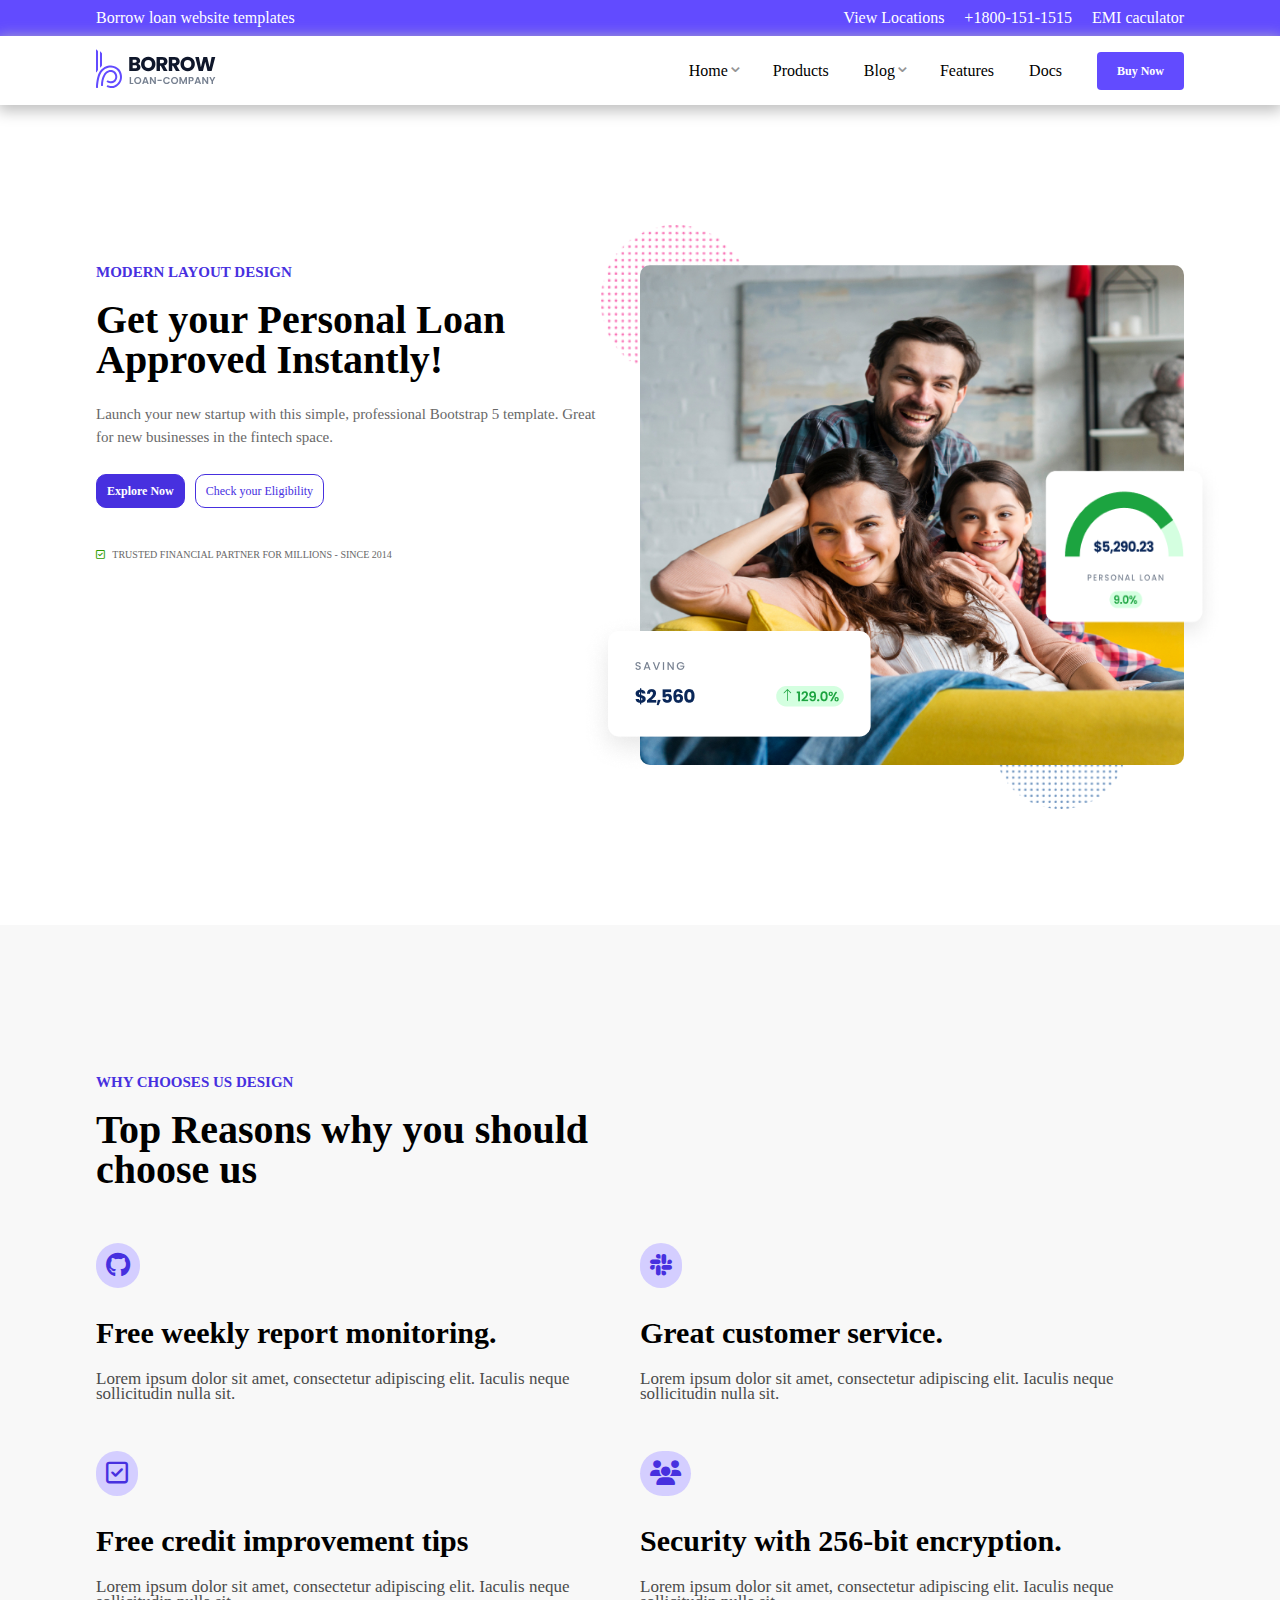
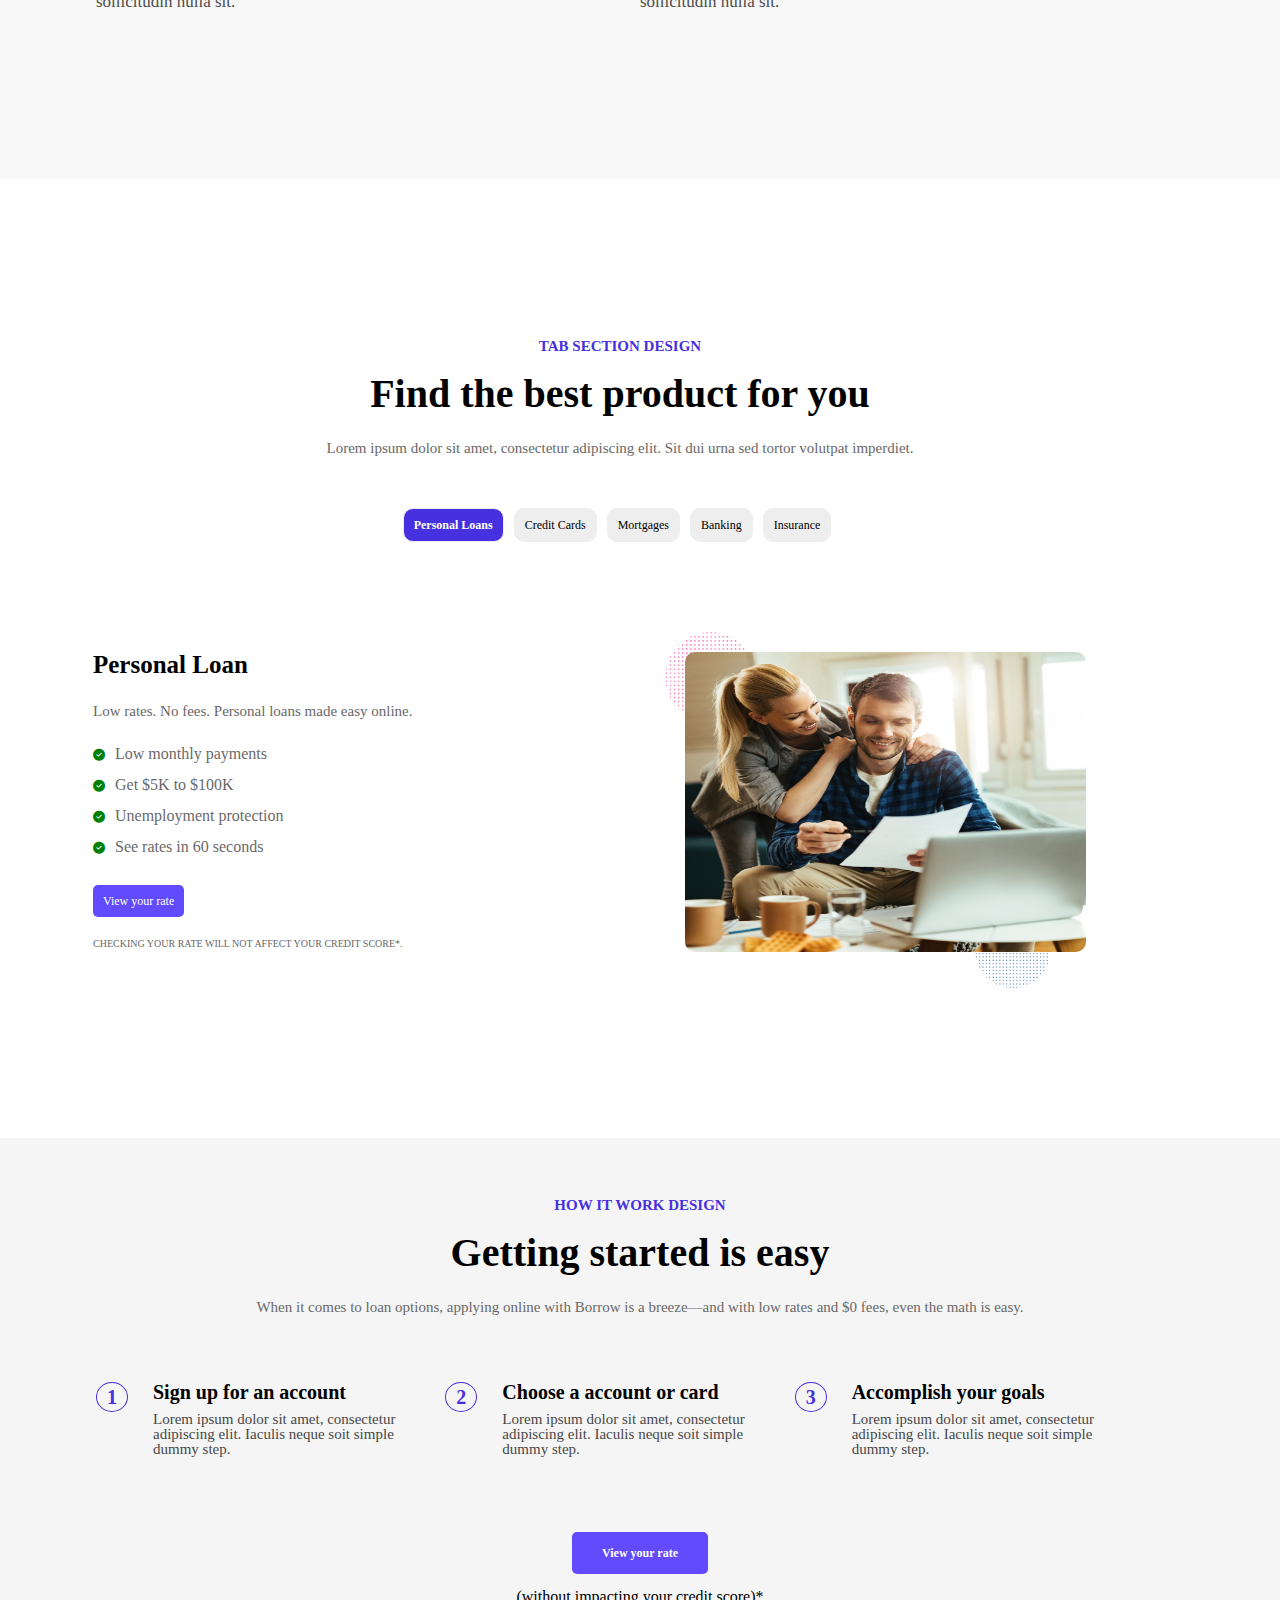
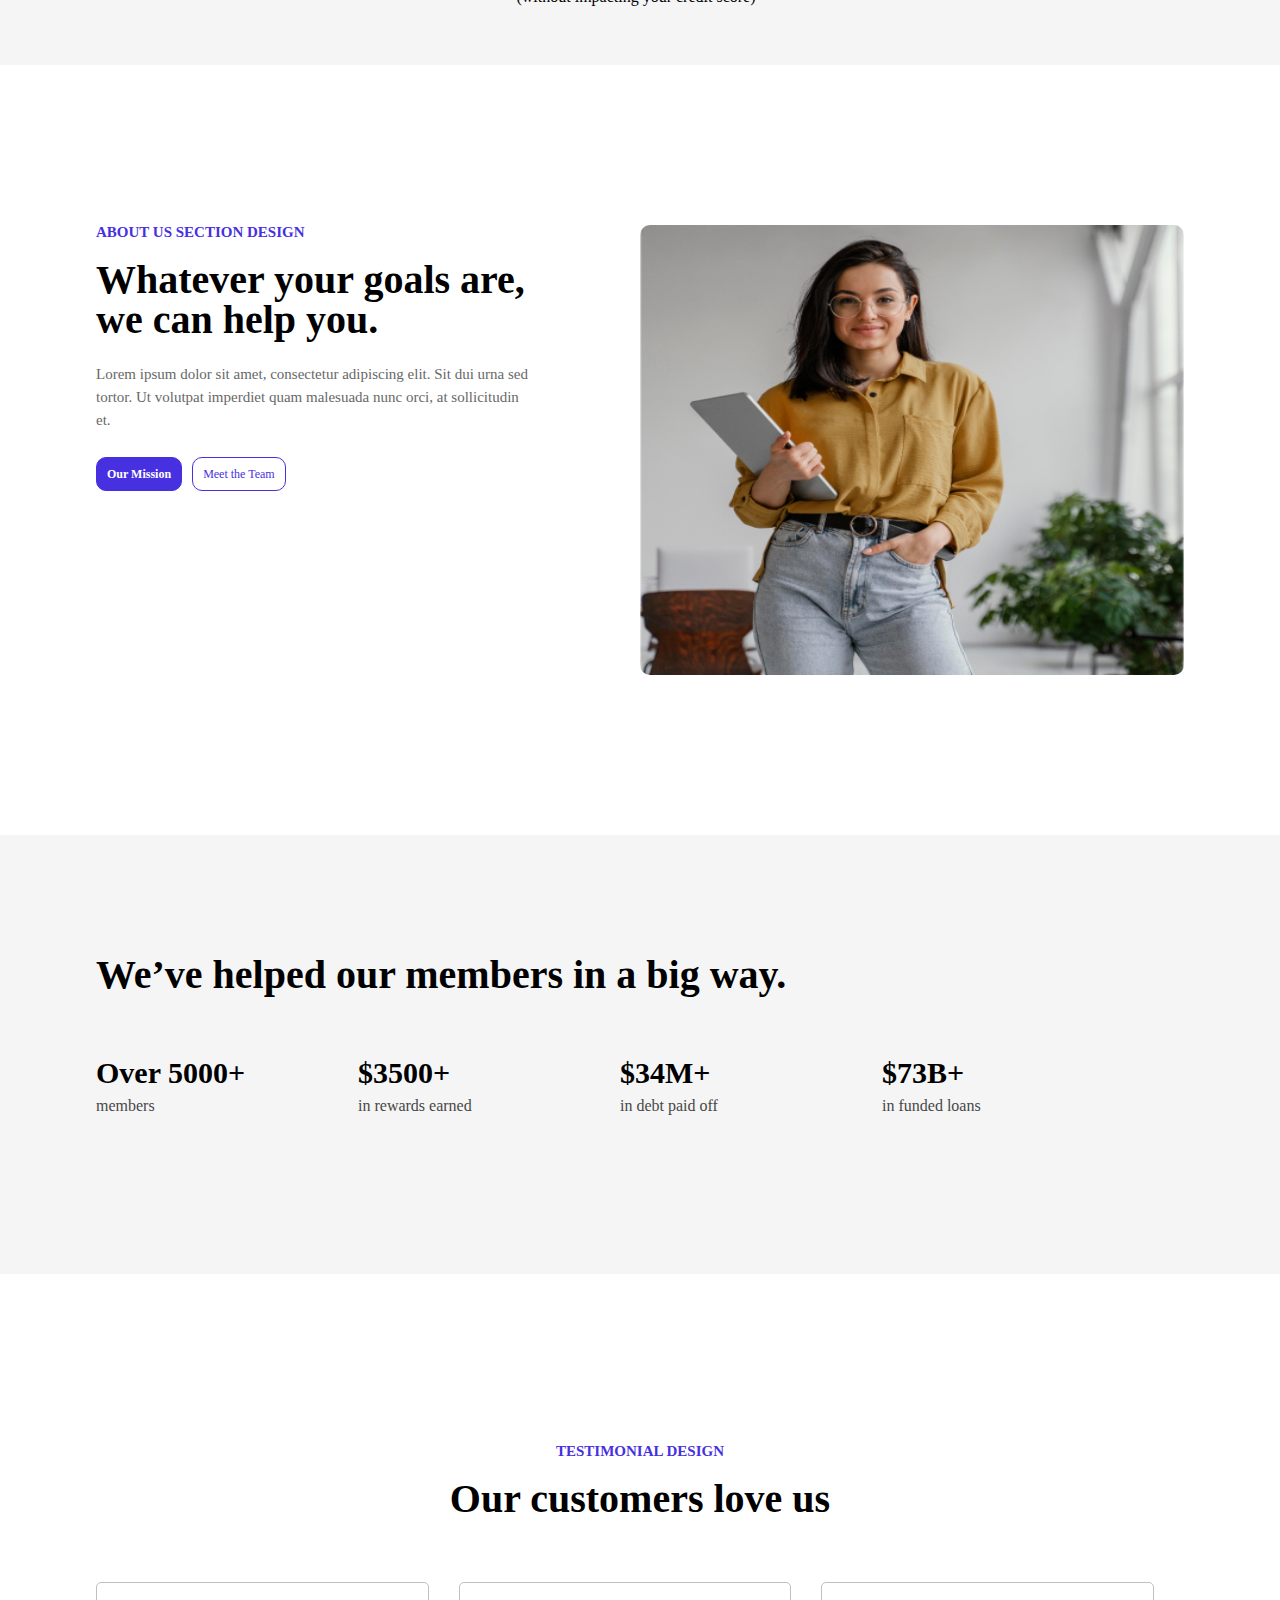
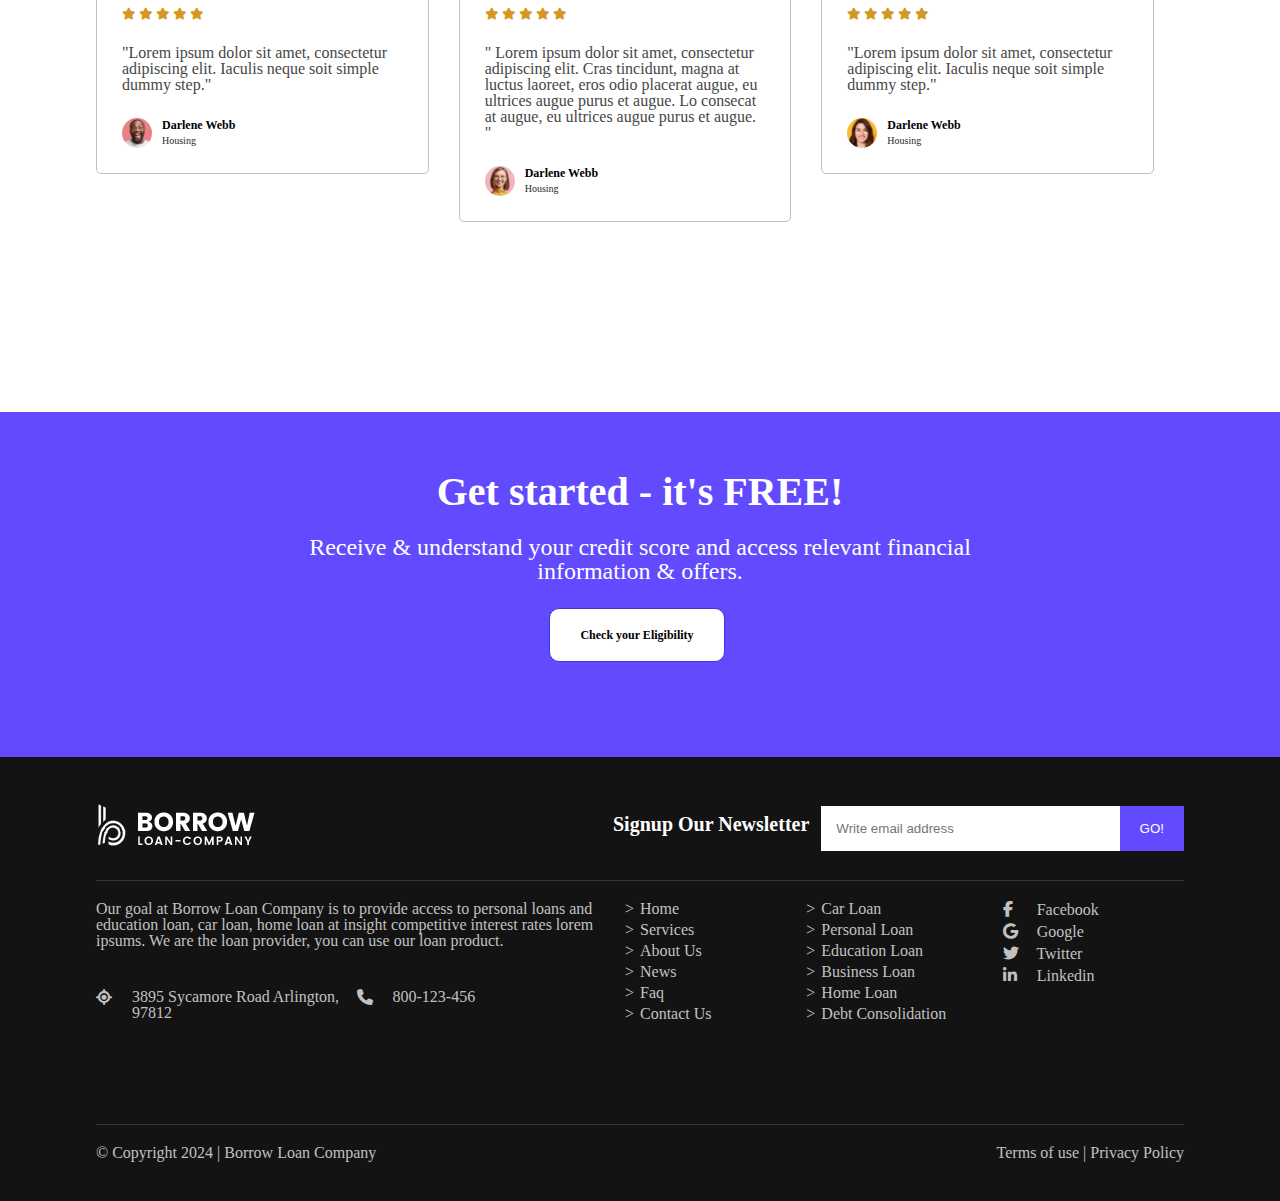
==== commit f0a94ee6: "fix issues + create sample page" ====
--- a/index.html
+++ b/index.html
@@ -16,6 +16,9 @@
         <link rel="stylesheet" href="./styles/shared/footer.css">
 
 
+
+        <!-- Sections Helper -->
+        <link rel="stylesheet" href="./styles/page1/style.css">
 
         <!-- Sections  -->
         <link rel="stylesheet" href="./styles/page1/loan.css">
@@ -25,11 +28,7 @@
         <link rel="stylesheet" href="./styles/page1/goals.css">
         <link rel="stylesheet" href="./styles/page1/stats.css">
         <link rel="stylesheet" href="./styles/page1/reviews.css">
-
-
-        
-        <!-- overwrite styles -->
-        <link rel="stylesheet" href="./styles/page1/style.css">
+        <link rel="stylesheet" href="./styles/page1/credit-score.css">
 
     </head>
     <body>
@@ -152,20 +151,20 @@
                 <div class="row">
                     
                     <div class="col-6 col-md-12 col-sm-12 " id="loan-content">
-                        <h6>Modern Layout Design</h6>
-                        <h2>Get your Personal Loan Approved Instantly!</h2>
-                        <p class="description">Launch your new startup with this simple, professional Bootstrap 5 template. Great for new businesses in the fintech space.</p>
-                        <ul>
-                            <li><a>Explore Now</a></li>
-                            <li><a>Check your Eligibility</a></li>
+                        <h6 class="section-subtitle">Modern Layout Design</h6>
+                        <h2 class="section-title">Get your Personal Loan Approved Instantly!</h2>
+                        <p class="section-description">Launch your new startup with this simple, professional Bootstrap 5 template. Great for new businesses in the fintech space.</p>
+                        <ul class="actions">
+                            <li><a class="action-btn primary-btn">Explore Now</a></li>
+                            <li><a class="action-btn">Check your Eligibility</a></li>
                         </ul>
                         <p class="trust"> <i class="fa-regular fa-square-check"></i> TRUSTED FINANCIAL PARTNER FOR MILLIONS - SINCE 2014 </p>
                     </div>
 
                     <div class="col-6 col-md-12 col-sm-12" id="loan-images">
                         <img class="family" src="./images/hero-modern-img.jpg" alt="">
-                        <img class="stats-1" src="./images/hero-graphic-1.png" alt="">
-                        <img class="stats-2" src="./images/hero-graphic-2.png" alt="">
+                        <img class="stats-1 col-sm-hidden col-md-hidden" src="./images/hero-graphic-1.png" alt="">
+                        <img class="stats-2 col-sm-hidden col-md-hidden" src="./images/hero-graphic-2.png" alt="">
                         <img class="dots-1" src="./images/dots.png" alt="">
                         <img class="dots-2" src="./images/dots-2.png" alt="">
                     </div>
@@ -181,9 +180,9 @@
 
                 <div class="row">
                     
-                    <div class="col-6 col-md-12 col-sm-12 " id="choice-description-content">
-                        <h6>Why chooses us design</h6>
-                        <h2>Top Reasons why you should choose us</h2>
+                    <div class="col-6 col-md-12 col-sm-12">
+                        <h6 class="section-subtitle">Why chooses us design</h6>
+                        <h2 class="section-title">Top Reasons why you should choose us</h2>
                     </div>
 
                 </div>
@@ -240,21 +239,24 @@
 
                 <div class="row">
                     
-                    <div class="col-12 col-md-12 col-sm-12 text-center description">
-                        <h6>Tab Section Design</h6>
-                        <h2>Find the best product for you</h2>
-                        <p>Lorem ipsum dolor sit amet, consectetur adipiscing elit. Sit dui urna sed tortor volutpat imperdiet.</p>
-                    </div>
-
-                </div>
-
-                <div class="row">
-                    <div class="col-12 col-md-12 col-sm-12 text-center actions">
-                        <a class="active" href="#">Personal Loans</a>
-                        <a href="#">Credit Cards</a>
-                        <a href="#">Mortgages</a>
-                        <a href="#">Banking</a>
-                        <a href="#">Insurance</a>
+                    <div class="col-12 col-md-12 col-sm-12 text-center">
+                        <h6 class="section-subtitle">Tab Section Design</h6>
+                        <h2 class="section-title">Find the best product for you</h2>
+                        <p class="section-description">Lorem ipsum dolor sit amet, consectetur adipiscing elit. Sit dui urna sed tortor volutpat imperdiet.</p>
+                    </div>
+
+                </div>
+
+                <div class="row">
+
+                    <div class="col-12 col-md-12 col-sm-12 text-center">
+                        <ul class="actions">
+                            <li><a class="action-btn primary-btn">Personal Loans</a></li>
+                            <li><a class="action-btn">Credit Cards</a></li>
+                            <li><a class="action-btn">Mortgages</a></li>
+                            <li><a class="action-btn">Banking</a></li>
+                            <li><a class="action-btn">Insurance</a></li>
+                        </ul>
                     </div>
                 </div>
 
@@ -448,16 +450,16 @@
         </section>
 
 
-        <section class="get-started">
+        <section id="get-started">
                         
             <div class="container">
 
                 <div class="row">
                     
-                    <div class="col-12 col-md-12 col-sm-12 text-center description">
-                        <h6>How it work design</h6>
-                        <h2>Getting started is easy</h2>
-                        <p>When it comes to loan options, applying online with Borrow is a breeze—and with low rates and $0 fees, even the math is easy.</p>
+                    <div class="col-12 col-md-12 col-sm-12 text-center">
+                        <h6 class="section-subtitle">How it work design</h6>
+                        <h2 class="section-title">Getting started is easy</h2>
+                        <p class="section-description">When it comes to loan options, applying online with Borrow is a breeze—and with low rates and $0 fees, even the math is easy.</p>
                     </div>
 
                 </div>
@@ -467,7 +469,7 @@
                                 
                     <div class="col-4 col-md-12 col-sm-12 step">
                         <span class="icon">1</span>
-                        <div class="desc">
+                        <div class="content">
                             <h3 class="title">Sign up for an account</h3>
                             <p class="description">Lorem ipsum dolor sit amet, consectetur adipiscing elit. Iaculis neque soit simple dummy step.</p>
                         </div>
@@ -475,7 +477,7 @@
                     
                     <div class="col-4 col-md-12 col-sm-12 step">
                         <span class="icon">2</span>
-                        <div class="desc">
+                        <div class="content">
                             <h3 class="title">Choose a account or card</h3>
                             <p class="description">Lorem ipsum dolor sit amet, consectetur adipiscing elit. Iaculis neque soit simple dummy step.</p>
                         </div>
@@ -484,7 +486,7 @@
                     
                     <div class="col-4 col-md-12 col-sm-12 step">
                         <span class="icon">3</span>
-                        <div class="desc">
+                        <div class="content">
                             <h3 class="title">Accomplish your goals</h3>
                             <p class="description">Lorem ipsum dolor sit amet, consectetur adipiscing elit. Iaculis neque soit simple dummy step.</p>
                         </div>
@@ -512,13 +514,14 @@
                 <div class="row">
                     
                     <div class="col-6 col-md-12 col-sm-12 " id="goal-content">
-                        <h6>About us section design</h6>
-                        <h2>Whatever your goals are, we can help you.</h2>
-                        <p class="description">Lorem ipsum dolor sit amet, consectetur adipiscing elit. Sit dui urna sed tortor. Ut volutpat imperdiet quam malesuada nunc orci, at sollicitudin et.</p>
-                        <ul>
-                            <li><a>Explore Now</a></li>
-                            <li><a>Check your Eligibility</a></li>
-                        </ul>
+                        <h6 class="section-subtitle">About us section design</h6>
+                        <h2 class="section-title">Whatever your goals are, we can help you.</h2>
+                        <p  class="section-description">Lorem ipsum dolor sit amet, consectetur adipiscing elit. Sit dui urna sed tortor. Ut volutpat imperdiet quam malesuada nunc orci, at sollicitudin et.</p>
+                        <ul class="actions">
+                            <li><a class="action-btn primary-btn">Our Mission</a></li>
+                            <li><a class="action-btn">Meet the Team</a></li>
+                        </ul>
+
                     </div>
 
                     <div class="col-6 col-md-12 col-sm-12" id="goal-images">
@@ -567,11 +570,7 @@
                     </div>
                 </div>
             </div>
-
         </section>
-
-
-
 
 
 
@@ -582,8 +581,8 @@
                 <div class="row">
                     
                     <div class="col-12 col-md-12 col-sm-12 text-center description">
-                        <h6>Testimonial Design</h6>
-                        <h2>Our customers love us</h2>
+                        <h6 class="section-subtitle">Testimonial Design</h6>
+                        <h2 class="section-title">Our customers love us</h2>
                     </div>
 
                 </div>
@@ -601,11 +600,11 @@
                                 <i class="fa-solid fa-star"></i>
                             </div>
                             <p class="description">"Lorem ipsum dolor sit amet, consectetur adipiscing elit. Iaculis neque soit simple dummy step."</p>
-                            <div class="profile">
+                            <div class="reviewer-profile">
                                 <img src="./images/avatar-1.jpg" alt="">
-                                <div class="name">
-                                    <h3>Darlene Webb</h3>
-                                    <span>Housing</span>
+                                <div class="review-details">
+                                    <h3 class="reviewer-name">Darlene Webb</h3>
+                                    <span class="reviewer-title">Housing</span>
                                 </div>
                             </div>
                         </div>
@@ -624,11 +623,11 @@
                                 Lorem ipsum dolor sit amet, consectetur adipiscing elit. Cras tincidunt, magna at luctus laoreet, eros odio placerat augue, eu ultrices augue purus et augue.
                                 Lo consecat  at augue, eu ultrices augue purus et augue.
                                 "</p>
-                            <div class="profile">
+                            <div class="reviewer-profile">
                                 <img src="./images/avatar-2.jpg" alt="">
-                                <div class="name">
-                                    <h3>Darlene Webb</h3>
-                                    <span>Housing</span>
+                                <div class="review-details">
+                                    <h3 class="reviewer-name">Darlene Webb</h3>
+                                    <span class="reviewer-title">Housing</span>
                                 </div>
                             </div>
                         </div>
@@ -644,11 +643,11 @@
                                 <i class="fa-solid fa-star"></i>
                             </div>
                             <p class="description">"Lorem ipsum dolor sit amet, consectetur adipiscing elit. Iaculis neque soit simple dummy step."</p>
-                            <div class="profile">
+                            <div class="reviewer-profile">
                                 <img src="./images/avatar-3.jpg" alt="">
-                                <div class="name">
-                                    <h3>Darlene Webb</h3>
-                                    <span>Housing</span>
+                                <div class="review-details">
+                                    <h3 class="reviewer-name">Darlene Webb</h3>
+                                    <span class="reviewer-title">Housing</span>
                                 </div>
                             </div>
                         </div>
@@ -661,23 +660,17 @@
 
 
 
-        <section class="get-started blue" >
+        <section id="credit-score">
                         
-            <div class="container">
-
-                <div class="row">
-                    
+            <div class="container" style="justify-content: center;">
+
+                <div class="row">
                     <div class="col-12 col-md-12 col-sm-12 text-center description">
-                        <h2>Get started - it's FREE!</h2>
+                        <h6 class="section-title">Get started - it's FREE!</h6>
                         <p>Receive & understand your credit score and access relevant financial information & offers.</p>
-                    </div>
-
-                </div>
-
-
-                <div class="row action">
-                    <div class="col-12 col-md-12 col-sm-12 step">
-                        <a id="score">Get Your Score Free</a>
+                        <ul class="actions">
+                            <li><a class="action-btn light-btn">Check your Eligibility</a></li>
+                        </ul>
                     </div>
                 </div>
             </div>
--- a/styles/shared/grid.css
+++ b/styles/shared/grid.css
@@ -4,24 +4,21 @@
 }
 
 
-@media  (min-width:1900px) {
+@media  (min-width:1600px) {
 	.container { width: 58%;}
 }
 
-@media (min-width:1500px) and (max-width:1899.9999px) {
-	.container { width: 70%;}
-}
-
-@media (min-width:1300px) and (max-width:1499.9999px) {
-	.container { width: 73%;}
+@media (min-width:1300px) and (max-width:1599.9999px) {
+	.container { width: 75%;}
 }
 
 @media (min-width:900px) and (max-width:1299.9999px) {
-	.container { width: 75%;}
-}
+	.container { width: 85%;}
+}
+
 
 @media screen and (max-width:899.9999px) {
-	.container { width: 80%;}
+	.container { width: 85%;}
 }
 
 
--- a/styles/shared/header.css
+++ b/styles/shared/header.css
@@ -69,7 +69,7 @@
 	content: "\2304";
 	color: rgb(148, 148, 148);
 	position: absolute;
-	bottom: 10px;
+	bottom: 5px;
 	right: -6px;
 	font-size: 20px;
 	transition: color 0.1s;
@@ -230,7 +230,7 @@
 	content: "\2304";
 	color: rgb(148, 148, 148);
 	position: absolute;
-	top: -15px;
+	bottom: 4px;
 	right: 0;
 	font-size: 20px;
 }
--- a/styles/shared/footer.css
+++ b/styles/shared/footer.css
@@ -44,6 +44,12 @@
 .subscribe .input  input{
 	border: unset;
     padding: 15px;
+}
+@media (max-width:300px) {
+	.subscribe .input {
+		width: 200px;
+	}
+	
 }
 
 
--- a/styles/page1/style.css
+++ b/styles/page1/style.css
@@ -1 +1,62 @@
-/* overwrite predefined styles */+/* overwrite predefined styles */
+
+.section-subtitle{
+	text-transform: uppercase;
+	font-size: 15px;
+	font-weight: bold;
+	color:var(--primary-darker);
+	margin-bottom: 20px;
+}
+
+.section-title{
+	display: block;
+	font-weight: bolder;
+	font-size: 40px;
+	margin-bottom: 23px;
+}
+
+.section-description{
+	display: block;
+	color: rgb(104, 104, 104);
+	font-size: 15px;
+	line-height: 23px;
+	margin-bottom: 23px;
+}
+
+
+.action-btn{
+	padding: 10px;
+	border: 1px solid var(--primary-darker) !important;
+	border-radius: 10px;
+	font-size: 12px;
+	transition: background-color 0.5s, color 0.2s;
+
+	color: var(--primary-darker);
+	display: block;
+	margin-bottom: 10px;
+}
+
+
+.action-btn:hover{
+	color:white !important;
+	background-color: var(--primary-darker) !important;
+	cursor: pointer;
+}
+
+
+
+
+.primary-btn{
+	background-color: var(--primary-darker) !important;
+	color: white !important;
+	font-weight: bolder;
+}
+
+
+.light-btn{
+	background-color: white !important;
+	color: black !important;
+	font-weight: bolder;
+}
+
+
--- a/styles/page1/loan.css
+++ b/styles/page1/loan.css
@@ -10,29 +10,6 @@
 	margin-bottom: 40px;
 }
 
-#loan-content h6{
-	text-transform: uppercase;
-	font-size: 10px;
-	color:var(--primary-darker);
-	margin-bottom: 20px;
-}
-
-#loan-content h2{
-	display: block;
-	font-weight: bolder;
-	font-size: 40px;
-	margin-bottom: 23px;
-}
-
-#loan-content p.description{
-	display: block;
-	color: rgb(104, 104, 104);
-	font-size: 15px;
-	line-height: 23px;
-	margin-bottom: 23px;
-}
-
-
 #loan-content p.trust{
 	display: block;
 	color: rgb(104, 104, 104);
@@ -42,41 +19,14 @@
 	margin-bottom: 23px;
 }
 
-#loan-content ul{
+.actions{
 	margin: 25px 0;
 }
-#loan-content ul li{
+
+.actions li{
 	display: inline-block;
+	margin-right: 6px;
 }
-
-#loan-content ul li a{
-	padding: 10px;
-	border: 1px solid var(--primary-darker);
-	border-radius: 10px;
-	font-size: 12px;
-	transition: background-color 0.5s, color 0.2s;
-}
-
-#loan-content ul li a{
-	padding: 10px;
-	border: 1px solid var(--primary-darker);
-	border-radius: 10px;
-	font-size: 12px;
-	color: var(--primary-darker)
-}
-
-
-#loan-content ul li:first-child a{
-	background-color: var(--primary-darker);
-	color: white;
-}
-
-#loan-content ul li a:hover{
-	color:white;
-	background-color: var(--primary-darker);
-	cursor: pointer;
-}
-
 
 #loan-content p.trust i{
 	color: rgb(45, 158, 0);
@@ -90,7 +40,7 @@
 }
 
 #loan-images .family{
-	width: 95%;
+	width: 100%;
 	height: 500px;
 	border-radius: 10px;
 }
@@ -124,15 +74,32 @@
 
 
 
-@media (max-width:749px) {
+@media (min-width:800px) and (max-width:1300px)  {
 	#loan-images .stats-1{
 		right: -40px;
 	}
+
+	#loan-images .stats-2{
+		left: -60px;
+	}
+
+}
+
+@media (min-width:749px) and (max-width:799.9999px)  {
+	#loan-images .stats-1{
+		right: -20px;
+	}
+
+	#loan-images .stats-2{
+		left: -30px;
+	}
+
 }
 
 
 
 @media (max-width:749px) {
+
 	#loan-images .stats-1{
 		right: -40px;
 	}
--- a/styles/page1/choose-us.css
+++ b/styles/page1/choose-us.css
@@ -4,25 +4,6 @@
 	padding: 150px 0;
 }
 
-#choice-description-content{
-	box-sizing: border-box;
-	padding-right: 40px;
-	margin-bottom: 40px;
-}
-
-#choice-description-content h6{
-	text-transform: uppercase;
-	font-size: 15px;
-	color:var(--primary-darker);
-	margin-bottom: 20px;
-}
-
-#choice-description-content h2{
-	display: block;
-	font-weight: bolder;
-	font-size: 40px;
-	margin-bottom: 23px;
-}
 
 
 #choice-us .choice {
--- a/styles/page1/best-products.css
+++ b/styles/page1/best-products.css
@@ -3,59 +3,19 @@
 	margin: 160px 0;
 }
 
-#best-products h6{
-	text-transform: uppercase;
-	font-size: 15px;
-	color:var(--primary-darker);
-	margin-bottom: 20px;
-}
-
-#best-products h2{
-	display: block;
-	font-weight: bolder;
-	font-size: 40px;
-	margin-bottom: 23px;
-}
-
-#best-products p#description{
-	display: block;
-	color: rgb(104, 104, 104);
-	font-size: 15px;
-	line-height: 23px;
-	margin-bottom: 23px;
-}
-
-
 #best-products .actions{
-	margin: 80px 0 60px 0;
-}
-
-#best-products .actions a{
-	display: inline-block;
+	margin-bottom: 100px;
+}
+
+#best-products .actions .action-btn{
+	background-color: rgb(238, 238, 238) ;
+	border: 1px solid rgb(238, 238, 238) !important;
 	color: black;
-	font-size: 14px;
-	text-decoration: none;
-	margin: 00px 10px;
-	padding: 10px;
-	border-radius: 50px;
-	transition: background-color 0.4s, color 0.2s;
-}
-
-#best-products .actions a.active{
-	background-color: var(--primary-darker);
-	color: white;
-}
-
-#best-products .actions a:hover{
-	background-color: var(--primary-darker);
-	color: white;
-}
-
-
-
-
-
-
+}
+#best-products .actions .action-btn{
+	background-color: rgb(238, 238, 238) ;
+	border: 1px solid rgb(238, 238, 238) !important;
+}
 
 
 /* Template Product 1 */
@@ -79,7 +39,7 @@
 }
 #best-products .product-1 .images .dots-1{
 	z-index: -1;
-	bottom: -30px;
+	bottom: -10px;
 	right: 57px;
 	width: 75px;
 	position: absolute;
@@ -92,8 +52,6 @@
 	left: -20px;
 	position: absolute;
 }
-
-
 
 
 #best-products .product-1 h2{
@@ -292,7 +250,7 @@
 }
 
 #best-products .product-3 .images .family{
-	width: 95%;
+	width: 100%;
 	height: 400px;
 	border-radius: 10px;
 }
@@ -314,7 +272,7 @@
 
 #best-products .product-3 .images .badge{
 	z-index: 2;
-	background-color: rgb(231, 231, 231);
+	background-color: #d0ffd0;
 	text-align: center;
 	padding: 15px;
 	border-radius: 20px;
@@ -509,7 +467,7 @@
 
 #best-products .product-4 .images .badge{
 	z-index: 2;
-	background-color: rgb(231, 231, 231);
+	background-color: #d0ffd0;
 	text-align: center;
 	padding: 15px;
 	border-radius: 20px;
@@ -592,7 +550,7 @@
 
 
 
-/* Template Product 3 */
+/* Template Product 5 */
 
 #best-products .product-5 {
 	box-sizing: border-box;
--- a/styles/page1/get-started.css
+++ b/styles/page1/get-started.css
@@ -1,4 +1,4 @@
-.get-started{
+#get-started{
 	padding-right: 40px;
 	margin: 40px 0;
 	padding: 60px 0;
@@ -6,49 +6,17 @@
 }
 
 
-.get-started .description h6{
-	text-transform: uppercase;
-	font-size: 15px;
-	color:var(--primary-darker);
-	margin-bottom: 20px;
-}
-
-.get-started .description h2{
-	display: block;
-	font-weight: bolder;
-	font-size: 40px;
-	margin-bottom: 23px;
-}
-
-.get-started .description p{
-	display: block;
-	color: rgb(104, 104, 104);
-	font-size: 18px;
-	line-height: 23px;
-	margin: 20px auto;
-	width: 50%;
-}
-
-
-
-
-
-
-
-
-
-
-.get-started .list-items {
+#get-started .list-items {
 	padding-right: 40px;
 	margin: 40px 0 20px 0;
 }
 
-.get-started .list-items .step {
+#get-started .list-items .step {
 	display: flex;
 	align-items: start;
 }
 
-.get-started .list-items .step .icon{
+#get-started .list-items .step .icon{
 	color: var(--primary-darker);
 	font-size: 20px;
 	padding: 4px 10px;
@@ -59,26 +27,29 @@
 }
 
 
-.get-started .list-items .step > div.desc{
+#get-started .list-items .step > .content{
 	padding: 0 25px;
+	margin-bottom: 40px;
 }
 
-.get-started .list-items .step .desc .title{
+#get-started .list-items .step .content .title{
 	font-weight: bolder;
 	margin-bottom: 10px;
+	font-size: 20px;
 }
 
-.get-started .list-items .step .desc .description{
+#get-started .list-items .step .content .description{
+	font-size: 15px;
 	color: rgb(71, 71, 71);
 }
 
 
 
-.get-started .action{
+#get-started .action{
 	text-align: center;
 }
 
-.get-started .action  a{
+#get-started .action  a{
 	display: inline-block;
 	padding: 15px 30px;
 	border-radius: 5px;
@@ -89,25 +60,25 @@
 	color:white;
 	transition: background-color 0.5s;
 }
-.get-started .action a:hover{
+#get-started .action a:hover{
 	background-color: var(--primary-darker);
 	cursor: pointer;
 }
 
 
-.get-started.blue{
+#get-started.blue{
 	background-color: #624bff;
 	color: white;
 }
 
-.get-started.blue #score{
+#get-started.blue #score{
 	background-color: white;
 	color: black;
 }
-.get-started.blue .description p{
+#get-started.blue .description p{
 	color: rgb(255, 255, 255);
 }
-.get-started.blue{
+#get-started.blue{
 	margin-bottom: 0 !important;
 }
 
--- a/styles/page1/goals.css
+++ b/styles/page1/goals.css
@@ -10,70 +10,6 @@
 	margin-bottom: 40px;
 }
 
-#goal-content h6{
-	text-transform: uppercase;
-	font-size: 10px;
-	color:var(--primary-darker);
-	margin-bottom: 20px;
-}
-
-#goal-content h2{
-	display: block;
-	font-weight: bolder;
-	font-size: 40px;
-	margin-bottom: 23px;
-}
-
-#goal-content p.description{
-	display: block;
-	color: rgb(104, 104, 104);
-	font-size: 15px;
-	line-height: 23px;
-	margin-bottom: 23px;
-}
-
-
-#goal-content ul{
-	margin: 25px 0;
-}
-#goal-content ul li{
-	display: inline-block;
-}
-
-#goal-content ul li a{
-	padding: 10px;
-	border: 1px solid var(--primary-darker);
-	border-radius: 10px;
-	font-size: 12px;
-	transition: background-color 0.5s, color 0.2s;
-}
-
-#goal-content ul li a{
-	padding: 10px;
-	border: 1px solid var(--primary-darker);
-	border-radius: 10px;
-	font-size: 12px;
-	color: var(--primary-darker)
-}
-
-
-#goal-content ul li:first-child a{
-	background-color: var(--primary-darker);
-	color: white;
-}
-
-#goal-content ul li a:hover{
-	color:white;
-	background-color: var(--primary-darker);
-	cursor: pointer;
-}
-
-
-#goal-content p#trust i{
-	color: rgb(45, 158, 0);
-	margin-right: 5px;
-}
-
 #goal-images{
 	position: relative;
 	display: flex;
@@ -81,6 +17,7 @@
 }
 
 #goal-images .family{
-	height: 400px;
+	height: 450px;
+	width: 100%;
 	border-radius: 10px;
 }
--- a/styles/page1/reviews.css
+++ b/styles/page1/reviews.css
@@ -3,27 +3,6 @@
 	margin: 40px 0;
 	padding: 130px 0;
 }
-
-#reviews h6{
-	text-transform: uppercase;
-	font-size: 15px;
-	color:var(--primary-darker);
-	margin-bottom: 20px;
-}
-
-#reviews h2{
-	display: block;
-	font-weight: bolder;
-	font-size: 40px;
-	margin-bottom: 23px;
-}
-
-
-
-
-
-
-
 
 #reviews .list-items > div {
 	margin: 40px 0 20px 0;
@@ -62,24 +41,25 @@
 }
 
 
-#reviews .list-items .review .profile{
+#reviews .reviewer-profile{
 	display: flex;
 	align-items: center;
 }
 
 
-#reviews .list-items .review .profile img{
+#reviews .reviewer-profile img{
 	width: 30px;
 	border-radius: 50%;
 	margin-right: 10px;
 }
 
 
-#reviews .list-items .review .profile .name h3{
+#reviews .reviewer-profile .reviewer-name{
 	font-weight: bolder;
 	font-size: 12px;
 }
-#reviews .list-items .review .profile .name span{
+
+#reviews .reviewer-profile .reviewer-title{
 	font-size: 10px;
 	color: rgb(41, 41, 41);
 }
--- a/styles/page1/credit-score.css
+++ b/styles/page1/credit-score.css
@@ -0,0 +1,18 @@
+#credit-score{
+	padding-right: 40px;
+	padding: 60px 0;
+	background-color: #624bff;
+	color: white;
+
+}
+
+#credit-score .description p{
+	font-size: 24px;
+	width: 70%;
+	margin: 0 auto;
+}
+
+#credit-score .actions a{
+	padding: 20px 30px;
+}
+
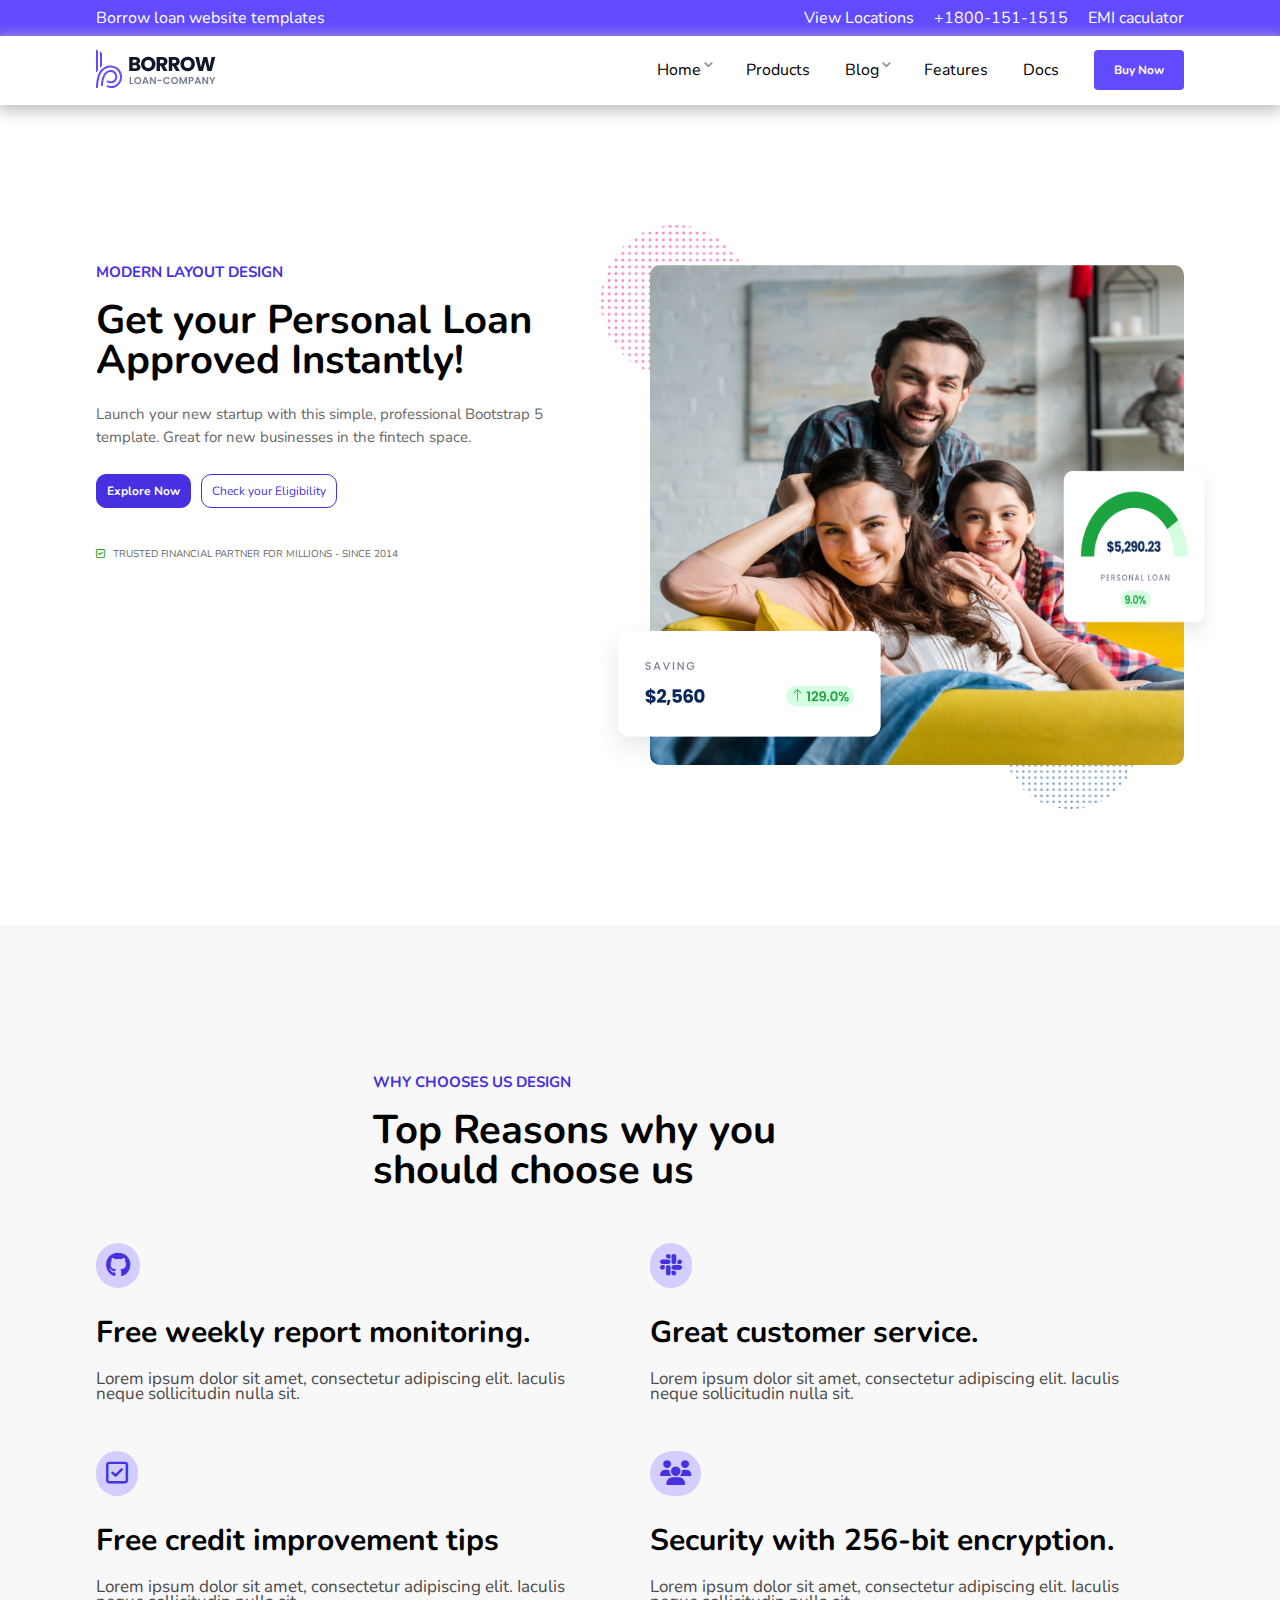
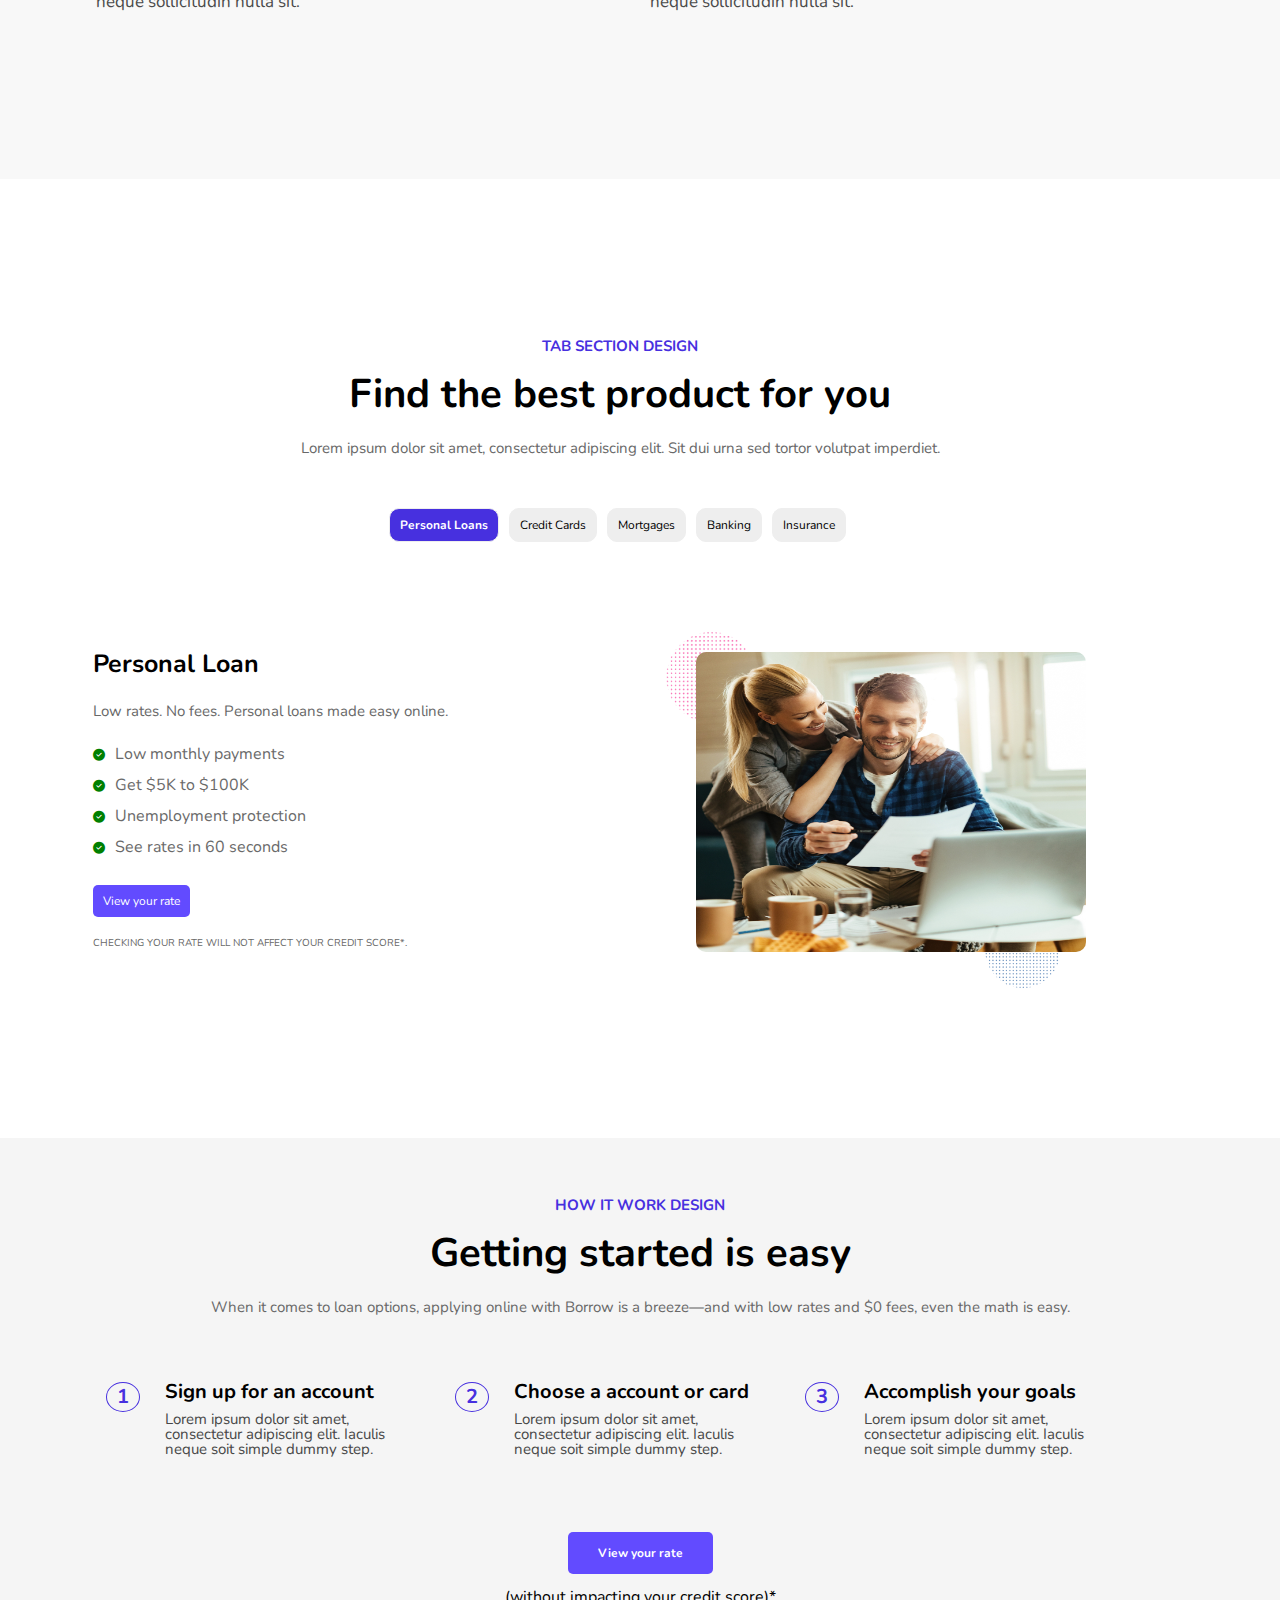
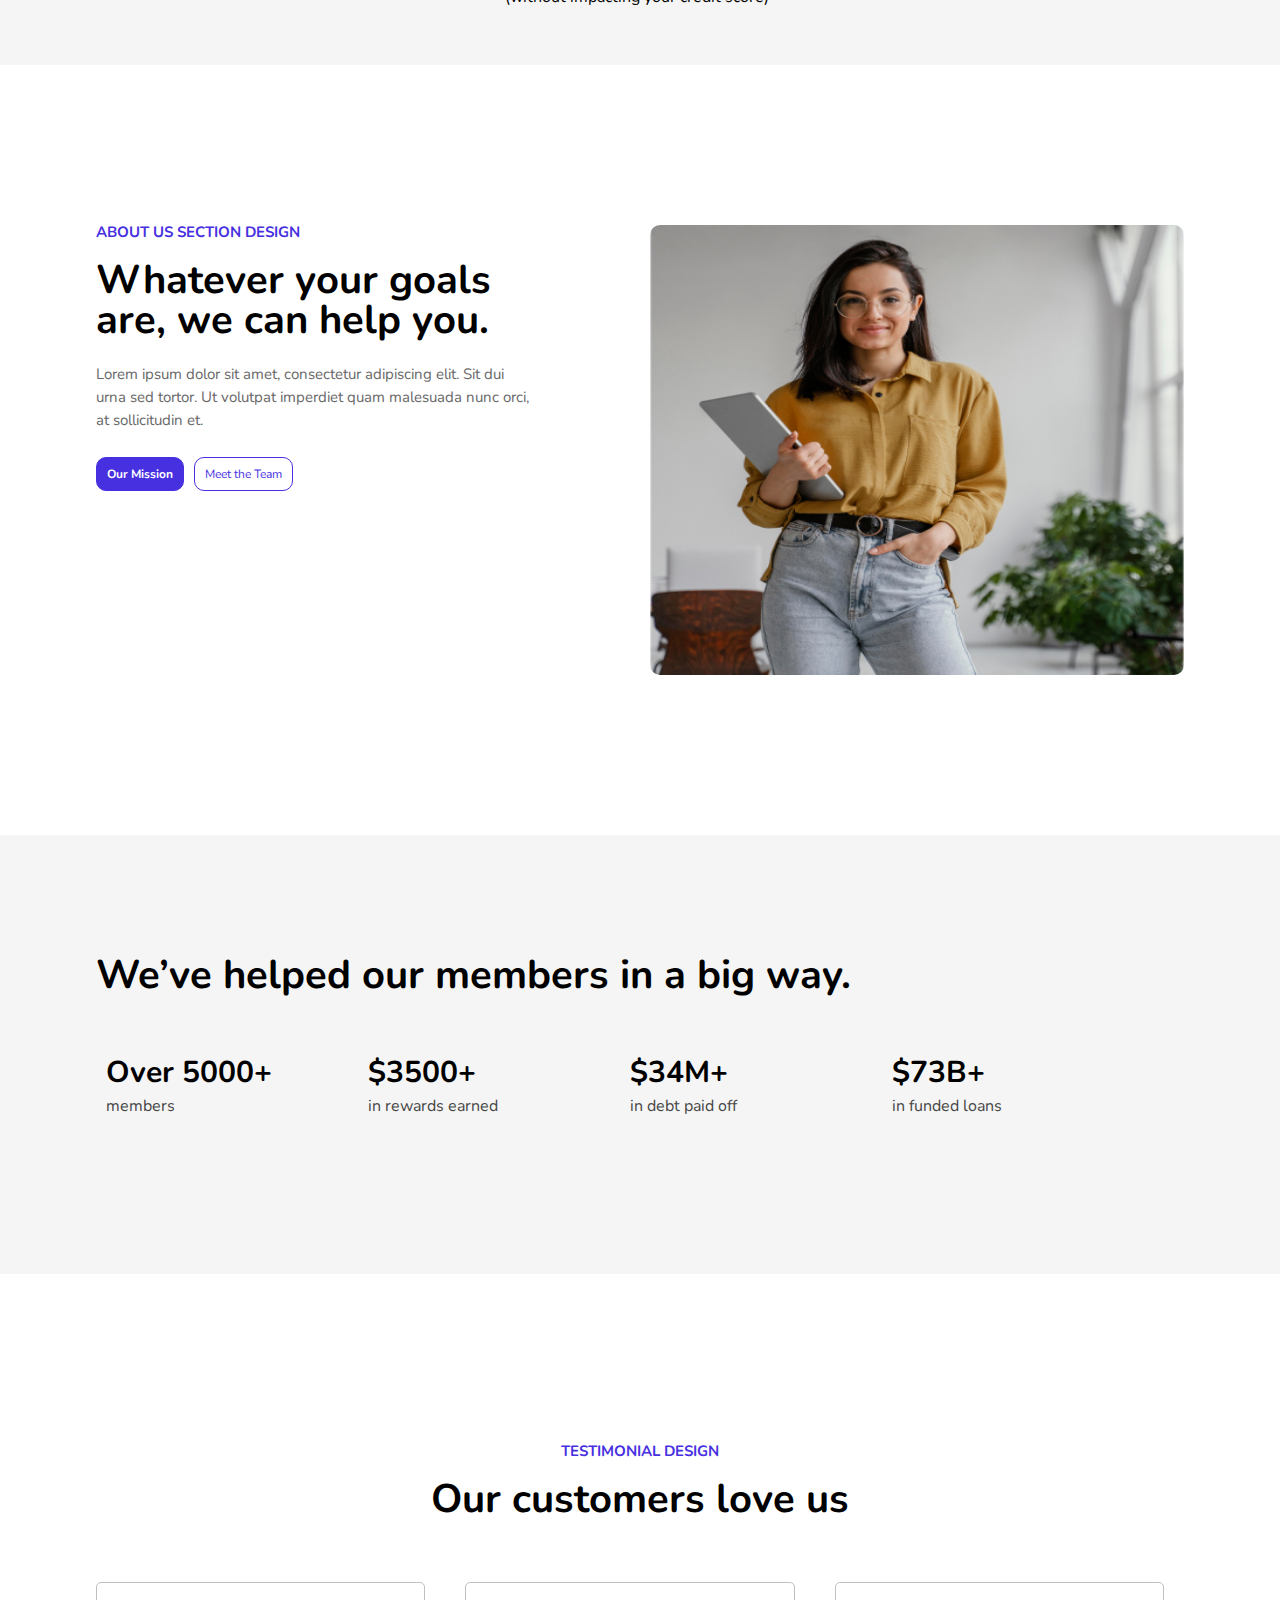
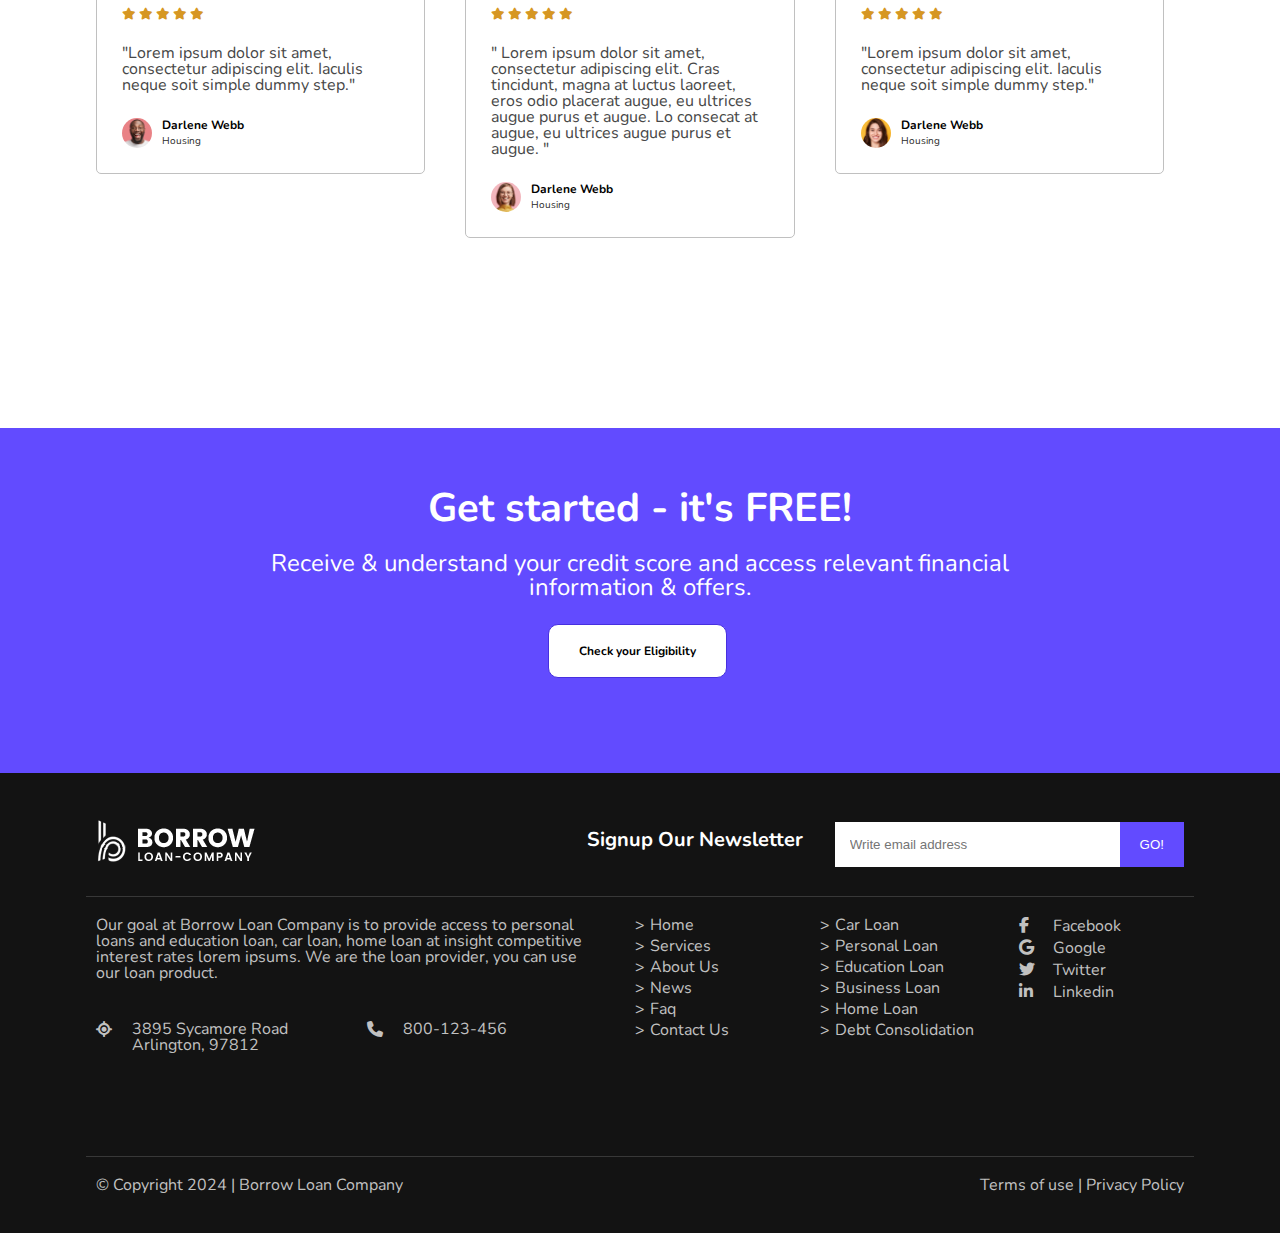
==== commit ac15dcb1: "Building the Car Loan Page" ====
--- a/index.html
+++ b/index.html
@@ -1,785 +1,781 @@
 <!DOCTYPE html>
 <html lang="en">
-    <head>
-        <meta charset="UTF-8">
-        <meta name="viewport" content="width=device-width, initial-scale=1.0">
-        <title>Template Group2</title>
-
-        <link rel="stylesheet" href="https://cdnjs.cloudflare.com/ajax/libs/font-awesome/6.7.2/css/all.min.css" integrity="sha512-Evv84Mr4kqVGRNSgIGL/F/aIDqQb7xQ2vcrdIwxfjThSH8CSR7PBEakCr51Ck+w+/U6swU2Im1vVX0SVk9ABhg==" crossorigin="anonymous" referrerpolicy="no-referrer" />
-
-        <!-- Shared CSS -->
-        <link rel="stylesheet" href="./styles/shared/reset.css">
-        <link rel="stylesheet" href="./styles/shared/grid.css">
-        <link rel="stylesheet" href="./styles/shared/colors.css">
-        <link rel="stylesheet" href="./styles/shared/global.css">
-        <link rel="stylesheet" href="./styles/shared/header.css">
-        <link rel="stylesheet" href="./styles/shared/footer.css">
-
-
-
-        <!-- Sections Helper -->
-        <link rel="stylesheet" href="./styles/page1/style.css">
-
-        <!-- Sections  -->
-        <link rel="stylesheet" href="./styles/page1/loan.css">
-        <link rel="stylesheet" href="./styles/page1/choose-us.css">
-        <link rel="stylesheet" href="./styles/page1/best-products.css">
-        <link rel="stylesheet" href="./styles/page1/get-started.css">
-        <link rel="stylesheet" href="./styles/page1/goals.css">
-        <link rel="stylesheet" href="./styles/page1/stats.css">
-        <link rel="stylesheet" href="./styles/page1/reviews.css">
-        <link rel="stylesheet" href="./styles/page1/credit-score.css">
-
-    </head>
-    <body>
-        
-        <header>
-            <div id="top-header" class="bg-primary py-1">
-                <div class="container">
-                    <div class="row">
-                        <div class="col-6 col-md-4 col-sm-12" id="borrow">
-                            <span>Borrow loan website templates</span>
-                        </div>
-                        <div class="col-6 col-md-8 col-sm-12" id="contacts">
-                            <a href="#">View Locations</a>
-                            <a class="mx-4" href="#">+1800-151-1515</a>
-                            <a href="#">EMI caculator</a>
-                        </div>
-                    </div>
-                </div>
-            </div>
-            <div id="main-header" class="py-1">
-                <div class="container">
-                    <div class="row">
-                        <div class="col-3 col-md-3 col-sm-8">
-                            <img src="./images/logo.svg" alt="">
-                        </div>
-                        
-                        <div class="col-9 col-md-9 col-sm-12 col-sm-hidden col-md-hidden" id="menu">
-                            <ul>
-                                <li class="dropdown">
-                                    <a href="#"><span>Home</span></a>
-
-                                    <ul class="submenu">
-                                        <li><a href="/index.html">Home 1</a></li>
-                                        <li><a href="#Home2">Home 2</a></li>
-                                        <li><a href="#Home3">Home 3</a></li>
-                                        <li><a href="#Home4">Home 4</a></li>
-                                        <li><a href="#Home5">Home 5</a></li>
-                                    </ul>
-                                </li>
-                                <li>
-                                    <a href="#"><span>Products</span></a>
-                                </li>
-                                <li class="dropdown">
-                                    <a href="#"><span>Blog</span></a>
-
-                                    <ul class="submenu">
-                                        <li><a href="#Page1">Page 1</a></li>
-                                        <li><a href="#Page2">Page 2</a></li>
-                                        <li><a href="#Page3">Page 3</a></li>
-                                        <li><a href="#Page4">Page 4</a></li>
-                                        <li><a href="#Page5">Page 5</a></li>
-                                    </ul>
-                                </li>
-                                <li><a href="#"><span>Features</span></a></li>
-                                <li><a href="#"><span>Docs</span></a></li>
-                                <li><a href="#"><span>Buy Now</span></a></li>
-
-                            </ul>
-                        </div>
-
-                        <div class="col-md-9 col-sm-4 col-hidden" id="mobile-menu">
-                            <a href="#"><i class="fa-solid fa-bars"></i></a>
-                        </div>
-                    </div>
-                </div>
-            </div>
-
-
-
-            <div id="mobile-nav-menu" class="py-1 col-hidden col-sm-hidden col-md-hidden">
-                <div class="container">
-                    <div class="row">
-                        
-                        <div class="col-12 col-md-12 col-sm-12" id="mbmenu">
-                            <ul>
-                                <li class="dropdown">
-                                    <a href="#"><span>Home</span></a>
-
-                                    <ul class="submenu">
-                                        <li><a href="#Home1">Home 1</a></li>
-                                        <li><a href="#Home2">Home 2</a></li>
-                                        <li><a href="#Home3">Home 3</a></li>
-                                        <li><a href="#Home4">Home 4</a></li>
-                                        <li><a href="#Home5">Home 5</a></li>
-                                    </ul>
-                                </li>
-                                <li>
-                                    <a href="#"><span>Products</span></a>
-                                </li>
-                                <li class="dropdown">
-                                    <a href="#"><span>Blog</span></a>
-
-                                    <ul class="submenu">
-                                        <li><a href="#Page1">Page 1</a></li>
-                                        <li><a href="#Page2">Page 2</a></li>
-                                        <li><a href="#Page3">Page 3</a></li>
-                                        <li><a href="#Page4">Page 4</a></li>
-                                        <li><a href="#Page5">Page 5</a></li>
-                                    </ul>
-                                </li>
-                                <li><a href="#"><span>Features</span></a></li>
-                                <li><a href="#"><span>Docs</span></a></li>
-                                <li><a href="#"><span>Buy Now</span></a></li>
-
-                            </ul>
-                        </div>
-                    </div>
-                </div>
-            </div>
-
-
-
-
-
-        </header>
-
-        
-        <section id="personal-loan">
-            <div class="container">
-                <div class="row">
-                    
-                    <div class="col-6 col-md-12 col-sm-12 " id="loan-content">
-                        <h6 class="section-subtitle">Modern Layout Design</h6>
-                        <h2 class="section-title">Get your Personal Loan Approved Instantly!</h2>
-                        <p class="section-description">Launch your new startup with this simple, professional Bootstrap 5 template. Great for new businesses in the fintech space.</p>
-                        <ul class="actions">
-                            <li><a class="action-btn primary-btn">Explore Now</a></li>
-                            <li><a class="action-btn">Check your Eligibility</a></li>
-                        </ul>
-                        <p class="trust"> <i class="fa-regular fa-square-check"></i> TRUSTED FINANCIAL PARTNER FOR MILLIONS - SINCE 2014 </p>
-                    </div>
-
-                    <div class="col-6 col-md-12 col-sm-12" id="loan-images">
-                        <img class="family" src="./images/hero-modern-img.jpg" alt="">
-                        <img class="stats-1 col-sm-hidden col-md-hidden" src="./images/hero-graphic-1.png" alt="">
-                        <img class="stats-2 col-sm-hidden col-md-hidden" src="./images/hero-graphic-2.png" alt="">
-                        <img class="dots-1" src="./images/dots.png" alt="">
-                        <img class="dots-2" src="./images/dots-2.png" alt="">
-                    </div>
-                </div>
-            </div>
-        </section>
-
-
-
-
-        <section id="choice-us">
-            <div class="container">
-
-                <div class="row">
-                    
-                    <div class="col-6 col-md-12 col-sm-12">
-                        <h6 class="section-subtitle">Why chooses us design</h6>
-                        <h2 class="section-title">Top Reasons why you should choose us</h2>
-                    </div>
-
-                </div>
-
-                <div class="row">
-                    
-                    <div class="col-6 col-md-12 col-sm-12 choice">
-                        <i class="fa-brands fa-github"></i>
-                        <h2 class="title">Free weekly report monitoring.</h2>
-                        <p class="description">
-                            Lorem ipsum dolor sit amet, consectetur adipiscing elit.
-                            Iaculis neque sollicitudin nulla sit.
-                        </p>
-                    </div>
-                    
-                    <div class="col-6 col-md-12 col-sm-12 choice">
-                        <i class="fa-brands fa-slack"></i>
-                        <h2 class="title">Great customer service.</h2>
-                        <p class="description">
-                            Lorem ipsum dolor sit amet, consectetur adipiscing elit.
-                            Iaculis neque sollicitudin nulla sit.
-                        </p>
-                    </div>
-
-                </div>
-
-
-                <div class="row">
-                    
-                    <div class="col-6 col-md-12 col-sm-12 choice">
-                        <i class="fa-regular fa-square-check"></i>
-                        <h2 class="title">Free credit improvement tips</h2>
-                        <p class="description">Lorem ipsum dolor sit amet, consectetur adipiscing elit. Iaculis neque sollicitudin nulla sit.</p>
-                    </div>
-                    
-                    <div class="col-6 col-md-12 col-sm-12 choice">
-                        <i class="fa-solid fa-users"></i>
-                        <h2 class="title">Security with 256-bit encryption.</h2>
-                        <p class="description">Lorem ipsum dolor sit amet, consectetur adipiscing elit. Iaculis neque sollicitudin nulla sit.</p>
-                    </div>
-
-                </div>
-            </div>
-        </section>
-
-
-        
-
-
-
-        <section id="best-products">
-            
-            <div class="container">
-
-                <div class="row">
-                    
-                    <div class="col-12 col-md-12 col-sm-12 text-center">
-                        <h6 class="section-subtitle">Tab Section Design</h6>
-                        <h2 class="section-title">Find the best product for you</h2>
-                        <p class="section-description">Lorem ipsum dolor sit amet, consectetur adipiscing elit. Sit dui urna sed tortor volutpat imperdiet.</p>
-                    </div>
-
-                </div>
-
-                <div class="row">
-
-                    <div class="col-12 col-md-12 col-sm-12 text-center">
-                        <ul class="actions">
-                            <li><a class="action-btn primary-btn">Personal Loans</a></li>
-                            <li><a class="action-btn">Credit Cards</a></li>
-                            <li><a class="action-btn">Mortgages</a></li>
-                            <li><a class="action-btn">Banking</a></li>
-                            <li><a class="action-btn">Insurance</a></li>
-                        </ul>
-                    </div>
-                </div>
-
-
-                <div class="row products product-1 active">
-                    <div class="col-7 col-md-12 col-sm-12">
-                        <h2>Personal Loan</h2>
-                        <p class="description">Low rates. No fees. Personal loans made easy online.</p>
-                        <ul>
-                            <li><i class="fa-solid fa-circle-check"></i>Low monthly payments</li>
-                            <li><i class="fa-solid fa-circle-check"></i>Get $5K to $100K</li>
-                            <li><i class="fa-solid fa-circle-check"></i>Unemployment protection</li>
-                            <li><i class="fa-solid fa-circle-check"></i>See rates in 60 seconds</li>
-                        </ul>
-                        <a>View your rate</a>
-                        <p class="trust">Checking your rate will not affect your credit score*. </p>
-                    </div>
-                    
-
-                    <div class="col-5 col-md-12 col-sm-12 images">
-                        <img class="family" src="./images/personal-loan-img.jpg" alt="">
-                        <img class="dots-1" src="./images/dots.png" alt="">
-                        <img class="dots-2" src="./images/dots-2.png" alt="">
-                    </div>
-                </div>
-
-
-
-                
-
-
-                <div class="row products product-2">
-                    <div class="col-7 col-md-12 col-sm-12">
-                        <h2>Credit Cards</h2>
-                        <p class="description">Designed to help you save, invest, and pay down Borrow debt.</p>
-                        <ul>
-                            <li>
-                                <span class="number">1</span>
-                                <p class="title">
-                                    <span >Apply online.</span>
-                                    We'll let you know if you pre-qualify.
-                                </p>
-                            </li>
-                            <li>
-                                <span class="number">2</span>
-                                <p class="title">
-                                    <span >Submit application.</span>
-                                    Agree to the terms & conditions and we’ll do the rest.
-                                </p>
-                            </li>
-                            <li>
-                                <span class="number">3</span>
-                                <p class="title">
-                                    <span >Get a decision.</span>
-                                    Approvals receive a digital card immediately. Physical cards arrive in 2-6 business days.
-                                </p>
-                            </li>
-                        </ul>
-                        <a>Get Started</a>
-                    </div>
-                    
-
-                    <div class="col-5 col-md-12 col-sm-12 images">
-                        <img class="family" src="./images/cc-girl.jpg" alt="">
-                        <img class="dots-1" src="./images/dots.png" alt="">
-                        <img class="dots-2" src="./images/dots-2.png" alt="">
-                        <span class="badge">No Anual Fee*</span>
-                    </div>
-                </div>
-
-
-
-
-
-                <div class="row products product-3">
-                    <div class="col-7 col-md-12 col-sm-12">
-                        <h2>Mortgage</h2>
-                        <p class="description">We’re offering competitive home mortgage options for you.</p>
-                        <div class="contaienr-full">
-                            <div class="row">
-                                
-                                <div class="col-6 col-md-6 col-sm-12 choice">
-                                    <i class="fa-brands fa-github"></i>
-                                    <p class="description"> Buy now, save when you want pay. .</p>
-                                </div>
-                                
-                                <div class="col-6 col-md-6 col-sm-12 choice">
-                                    <i class="fa-brands fa-slack"></i>
-                                    <p class="description"> Simple online application. One-on-one help. .</p>
-                                </div>
-
-                            </div>
-
-
-                            <div class="row">
-                                
-                                <div class="col-6 col-md-6 col-sm-12 choice">
-                                    <i class="fa-regular fa-square-check"></i>
-                                    <p class="description"> Flexible loan options .</p>
-                                </div>
-                                
-                                <div class="col-6 col-md-6 col-sm-12 choice">
-                                    <i class="fa-solid fa-users"></i>
-                                    <p class="description"> Low down payment options .</p>
-                                </div>
-
-                            </div>
-
-                        </div>
-                        <a>View your rate</a>
-                        <p class="comment">  No commitment. No impact to your credit.  .</p>
-
-                    </div>
-                    
-
-                    <div class="col-5 col-md-12 col-sm-12 images">
-                        <img class="family" src="./images/mortgage.jpg" alt="">
-                        <img class="dots-1" src="./images/dots.png" alt="">
-                        <img class="dots-2" src="./images/dots-2.png" alt="">
-                        <span class="badge">Best Mortgage Lender*</span>
-                    </div>
-                </div>
-
-
-
-
-                <div class="row products product-4">
-                    <div class="col-7 col-md-12 col-sm-12">
-                        <h2>Personal Loan</h2>
-                        <p class="description">Low rates. No fees. Personal loans made easy online.</p>
-                        <ul> 
-                            <li><i class="fa-solid fa-circle-check"></i>Create your login</li>
-                            <li><i class="fa-solid fa-circle-check"></i>Fill out the application</li>
-                            <li><i class="fa-solid fa-circle-check"></i>Enjoy your brand new bank account</li>
-                        </ul>
-                        <a>Start your banking</a>
-                    </div>
-                    
-
-                    <div class="col-5 col-md-12 col-sm-12 images">
-                        <img class="family" src="./images/banking.jpg" alt="">
-                        <img class="dots-1" src="./images/dots.png" alt="">
-                        <img class="dots-2" src="./images/dots-2.png" alt="">
-                        <span class="badge"> SSL Encrypted</span>
-                    </div>
-                </div>
-
-
-
-
-                <div class="row products product-5">
-                    <div class="col-12">
-                        <h2>Insurance</h2>
-                        <p class="description">Here to help protect what matters to you.</p>
-                        <div class="contaienr-full">
-
-
-                            <div class="row" >
-
-                                <div class="col-3 col-md-6 col-sm-12 plan" >
-                                    <img src="./images/auto-insurance.jpg" alt="">
-                                    <a href="#">Auto Insurance</a>
-                                </div>
-
-                                <div class="col-3 col-md-6 col-sm-12 plan">
-                                    <img src="./images/life-insurance.jpg" alt="">
-                                    <a href="#">Life Insurance</a>
-                                </div>
-
-
-                                <div class="col-3 col-md-6 col-sm-12 plan">
-                                    <img src="./images/homowner-insurance.jpg" alt="">
-                                    <a href="#">Life Insurance</a>
-                                </div>
-
-                                <div class="col-3 col-md-6 col-sm-12 plan">
-                                    <img src="./images/renters-insurance.jpg" alt="">
-                                    <a href="#">Life Insurance</a>
-                                </div>
-                                
-                            </div>
-
-
-                        </div>
-                    </div>
-                </div>
-
-
-                
-            </div>
-        </section>
-
-
-        <section id="get-started">
-                        
-            <div class="container">
-
-                <div class="row">
-                    
-                    <div class="col-12 col-md-12 col-sm-12 text-center">
-                        <h6 class="section-subtitle">How it work design</h6>
-                        <h2 class="section-title">Getting started is easy</h2>
-                        <p class="section-description">When it comes to loan options, applying online with Borrow is a breeze—and with low rates and $0 fees, even the math is easy.</p>
-                    </div>
-
-                </div>
-
-
-                <div class="row list-items">
-                                
-                    <div class="col-4 col-md-12 col-sm-12 step">
-                        <span class="icon">1</span>
-                        <div class="content">
-                            <h3 class="title">Sign up for an account</h3>
-                            <p class="description">Lorem ipsum dolor sit amet, consectetur adipiscing elit. Iaculis neque soit simple dummy step.</p>
-                        </div>
-                    </div>
-                    
-                    <div class="col-4 col-md-12 col-sm-12 step">
-                        <span class="icon">2</span>
-                        <div class="content">
-                            <h3 class="title">Choose a account or card</h3>
-                            <p class="description">Lorem ipsum dolor sit amet, consectetur adipiscing elit. Iaculis neque soit simple dummy step.</p>
-                        </div>
-                    </div>
-
-                    
-                    <div class="col-4 col-md-12 col-sm-12 step">
-                        <span class="icon">3</span>
-                        <div class="content">
-                            <h3 class="title">Accomplish your goals</h3>
-                            <p class="description">Lorem ipsum dolor sit amet, consectetur adipiscing elit. Iaculis neque soit simple dummy step.</p>
-                        </div>
-                    </div>
-                    
-                </div>
-                <div class="row action">
-                    <div class="col-12 col-md-12 col-sm-12 step">
-                        <a>View your rate</a>
-                        <p class="comment">(without impacting your credit score)*</p>
-                    </div>
-                </div>
-            </div>
-
-        </section>
-
-
-
-
-
-
-
-        <section id="goals">
-            <div class="container">
-                <div class="row">
-                    
-                    <div class="col-6 col-md-12 col-sm-12 " id="goal-content">
-                        <h6 class="section-subtitle">About us section design</h6>
-                        <h2 class="section-title">Whatever your goals are, we can help you.</h2>
-                        <p  class="section-description">Lorem ipsum dolor sit amet, consectetur adipiscing elit. Sit dui urna sed tortor. Ut volutpat imperdiet quam malesuada nunc orci, at sollicitudin et.</p>
-                        <ul class="actions">
-                            <li><a class="action-btn primary-btn">Our Mission</a></li>
-                            <li><a class="action-btn">Meet the Team</a></li>
-                        </ul>
-
-                    </div>
-
-                    <div class="col-6 col-md-12 col-sm-12" id="goal-images">
-                        <img class="family" src="./images/goal.jpg" alt="">
-                    </div>
-                </div>
-            </div>
-        </section>
-
-
-
-        <section id="stats">
-                        
-            <div class="container">
-
-                <div class="row">
-                    
-                    <div class="col-12 col-md-12 col-sm-12 description">
-                        <h2>We’ve helped our members in a big way.</h2>
-                    </div>
-
-                </div>
-
-
-                <div class="row list-items">
-                                
-                    <div class="col-3 col-md-6 col-sm-6 step">
-                        <h3 class="title">Over 5000+</h3>
-                        <p class="description">members</p>
-                    </div>
-                    
-                    <div class="col-3 col-md-6 col-sm-6 step">
-                        <h3 class="title">$3500+</h3>
-                        <p class="description">in rewards earned</p>
-                    </div>
-
-                    
-                    <div class="col-3 col-md-6 col-sm-6 step">
-                        <h3 class="title">$34M+</h3>
-                        <p class="description">in debt paid off</p>
-                    </div>
-
-                    <div class="col-3 col-md-6 col-sm-6 step">
-                        <h3 class="title">$73B+</h3>
-                        <p class="description">in funded loans</p>
-                    </div>
-                </div>
-            </div>
-        </section>
-
-
-
-        <section id="reviews">
-                        
-            <div class="container">
-
-                <div class="row">
-                    
-                    <div class="col-12 col-md-12 col-sm-12 text-center description">
-                        <h6 class="section-subtitle">Testimonial Design</h6>
-                        <h2 class="section-title">Our customers love us</h2>
-                    </div>
-
-                </div>
-
-
-                <div class="row list-items">
-                                
-                    <div class="col-4 col-md-12 col-sm-12 ">
-                        <div class="review">
-                            <div class="rate">
-                                <i class="fa-solid fa-star"></i>
-                                <i class="fa-solid fa-star"></i>
-                                <i class="fa-solid fa-star"></i>
-                                <i class="fa-solid fa-star"></i>
-                                <i class="fa-solid fa-star"></i>
-                            </div>
-                            <p class="description">"Lorem ipsum dolor sit amet, consectetur adipiscing elit. Iaculis neque soit simple dummy step."</p>
-                            <div class="reviewer-profile">
-                                <img src="./images/avatar-1.jpg" alt="">
-                                <div class="review-details">
-                                    <h3 class="reviewer-name">Darlene Webb</h3>
-                                    <span class="reviewer-title">Housing</span>
-                                </div>
-                            </div>
-                        </div>
-                    </div>
-                                                    
-                    <div class="col-4 col-md-12 col-sm-12 ">
-                        <div class="review">
-                            <div class="rate">
-                                <i class="fa-solid fa-star"></i>
-                                <i class="fa-solid fa-star"></i>
-                                <i class="fa-solid fa-star"></i>
-                                <i class="fa-solid fa-star"></i>
-                                <i class="fa-solid fa-star"></i>
-                            </div>
-                            <p class="description">"
-                                Lorem ipsum dolor sit amet, consectetur adipiscing elit. Cras tincidunt, magna at luctus laoreet, eros odio placerat augue, eu ultrices augue purus et augue.
-                                Lo consecat  at augue, eu ultrices augue purus et augue.
-                                "</p>
-                            <div class="reviewer-profile">
-                                <img src="./images/avatar-2.jpg" alt="">
-                                <div class="review-details">
-                                    <h3 class="reviewer-name">Darlene Webb</h3>
-                                    <span class="reviewer-title">Housing</span>
-                                </div>
-                            </div>
-                        </div>
-                    </div>
-                                                    
-                    <div class="col-4 col-md-12 col-sm-12 ">
-                        <div class="review">
-                            <div class="rate">
-                                <i class="fa-solid fa-star"></i>
-                                <i class="fa-solid fa-star"></i>
-                                <i class="fa-solid fa-star"></i>
-                                <i class="fa-solid fa-star"></i>
-                                <i class="fa-solid fa-star"></i>
-                            </div>
-                            <p class="description">"Lorem ipsum dolor sit amet, consectetur adipiscing elit. Iaculis neque soit simple dummy step."</p>
-                            <div class="reviewer-profile">
-                                <img src="./images/avatar-3.jpg" alt="">
-                                <div class="review-details">
-                                    <h3 class="reviewer-name">Darlene Webb</h3>
-                                    <span class="reviewer-title">Housing</span>
-                                </div>
-                            </div>
-                        </div>
-                    </div>
-                    
-                </div>
-            </div>
-
-        </section>
-
-
-
-        <section id="credit-score">
-                        
-            <div class="container" style="justify-content: center;">
-
-                <div class="row">
-                    <div class="col-12 col-md-12 col-sm-12 text-center description">
-                        <h6 class="section-title">Get started - it's FREE!</h6>
-                        <p>Receive & understand your credit score and access relevant financial information & offers.</p>
-                        <ul class="actions">
-                            <li><a class="action-btn light-btn">Check your Eligibility</a></li>
-                        </ul>
-                    </div>
-                </div>
-            </div>
-
-        </section>
-
-
-
-        <footer>
-            <div class="container">
-                <div class="row" id="top-footer">
-                    <div class="col-4 col-md-4 col-sm-8">
-                        <img src="./images/ft-logo.png" alt="">
-                    </div>
-                            
-                    <div class="col-8 col-md-8 col-sm-12">
-                        <div class="subscribe">
-                            <div class="row">
-                                <div class="col-6 col-md-12 col-sm-12">
-                                    <h3>Signup Our Newsletter</h3>
-                                </div>
-                                <div class="col-6 col-md-12 col-sm-12">
-                                    <div class="input">
-                                        <input type="text" name="email" id="email" placeholder="Write email address">
-                                        <input type="button" value="GO!" id="sub">
-                                    </div>
-                                </div>
-                            </div>
-                        </div>
-                    </div>
-                </div>
-
-
-                <div class="row" id="middle-footer">
-                    <div class="col-6 col-md-6 col-sm-12">
-                        <p class="summary">
-                            Our goal at Borrow Loan Company is to provide access to personal loans and education loan,
-                            car loan, home loan at insight competitive interest rates lorem ipsums. We are the loan provider, you can use our loan product. 
-                        </p>
-                        <div class="row contacts">
-                            <div class="col-6 col-md-6 col-sm-12">
-                                <div class="details location">
-                                    <i class="fa-solid fa-location"></i>
-                                    <span>3895 Sycamore Road Arlington, 97812</span>
-                                </div>
-                            </div>
-                            <div class="col-6 col-md-6 col-sm-12">
-                                <div class="details call">
-                                    <i class="fa-solid fa-phone"></i>
-                                    <span>800-123-456</span>
-                                </div>
-                            </div>
-                        </div>
-                    </div>
-                            
-                    <div class="col-2 col-md-2 col-sm-4">
-                        <ul class="links">
-                            <li><a href="#">Home</a></li>
-                            <li><a href="#">Services</a></li>
-                            <li><a href="#">About Us</a></li>
-                            <li><a href="#">News</a></li>
-                            <li><a href="#">Faq</a></li>
-                            <li><a href="#">Contact Us</a></li>
-                        </ul>
-                    </div>
-
-                            
-                    <div class="col-2 col-md-2 col-sm-4">
-                        <ul class="links">
-                            <li><a href="#">Car Loan</a></li>
-                            <li><a href="#">Personal Loan</a></li>
-                            <li><a href="#">Education Loan</a></li>
-                            <li><a href="#">Business Loan</a></li>
-                            <li><a href="#">Home Loan</a></li>
-                            <li><a href="#">Debt Consolidation</a></li>
-                        </ul>
-                    </div>
-
-                            
-                    <div class="col-2 col-md-2 col-sm-4 social">
-                        <ul>
-                            <li><i class="fa-brands fa-facebook-f"></i> <span>Facebook</span></li>
-                            <li><i class="fa-brands fa-google"></i> <span>Google</span></li>
-                            <li><i class="fa-brands fa-twitter"></i> <span>Twitter</span></li>
-                            <li><i class="fa-brands fa-linkedin-in"></i> <span>Linkedin</span></li>
-                        </ul>
-                    </div>
-
-                </div>
-                <div class="row" id="bottom-footer">
-
-                            
-                    <div class="col-6 col-md-6 col-sm-6 title">
-                        <p>© Copyright 2024 | Borrow Loan Company</p>
-                    </div>
-
-                            
-                    <div class="col-6 col-md-6 col-sm-6 links">
-                        <ul>
-                            <li><a href="#">Terms of use</a></li>
-                            <li><a href="#">Privacy Policy</a></li>
-                        </ul>
-                    </div>
-
-                </div>
-            </div>
-        </footer>
-
-        <script src="./scripts/shared/scripts.js"></script>
-        <script src="./scripts/page1/scripts.js"></script>
-    </body>
-</html>+  <head>
+    <meta charset="UTF-8" />
+    <meta name="viewport" content="width=device-width, initial-scale=1.0" />
+    <title>Template Group2</title>
+
+    <link
+      rel="stylesheet"
+      href="https://cdnjs.cloudflare.com/ajax/libs/font-awesome/6.7.2/css/all.min.css"
+      integrity="sha512-Evv84Mr4kqVGRNSgIGL/F/aIDqQb7xQ2vcrdIwxfjThSH8CSR7PBEakCr51Ck+w+/U6swU2Im1vVX0SVk9ABhg=="
+      crossorigin="anonymous"
+      referrerpolicy="no-referrer"
+    />
+
+    <!-- Shared CSS -->
+    <link rel="stylesheet" href="./styles/shared/reset.css" />
+    <link rel="stylesheet" href="./styles/shared/grid.css" />
+    <link rel="stylesheet" href="./styles/shared/colors.css" />
+    <link rel="stylesheet" href="./styles/shared/global.css" />
+    <link rel="stylesheet" href="./styles/shared/header.css" />
+    <link rel="stylesheet" href="./styles/shared/footer.css" />
+
+    <link rel="preconnect" href="https://fonts.googleapis.com" />
+    <link rel="preconnect" href="https://fonts.gstatic.com" crossorigin />
+    <link
+      href="https://fonts.googleapis.com/css2?family=Nunito:ital,wght@0,200..1000;1,200..1000&family=Raleway:ital,wght@0,100..900;1,100..900&display=swap"
+      rel="stylesheet"
+    />
+
+    <!-- Sections Helper -->
+    <link rel="stylesheet" href="./styles/page1/style.css" />
+
+    <!-- Sections  -->
+    <link rel="stylesheet" href="./styles/page1/loan.css" />
+    <link rel="stylesheet" href="./styles/page1/choose-us.css" />
+    <link rel="stylesheet" href="./styles/page1/best-products.css" />
+    <link rel="stylesheet" href="./styles/page1/get-started.css" />
+    <link rel="stylesheet" href="./styles/page1/goals.css" />
+    <link rel="stylesheet" href="./styles/page1/stats.css" />
+    <link rel="stylesheet" href="./styles/page1/reviews.css" />
+    <link rel="stylesheet" href="./styles/page1/credit-score.css" />
+  </head>
+  <body>
+    <header>
+      <div id="top-header" class="bg-primary py-1">
+        <div class="container">
+          <div class="row">
+            <div class="col-6 col-md-4 col-sm-12" id="borrow">
+              <span>Borrow loan website templates</span>
+            </div>
+            <div class="col-6 col-md-8 col-sm-12" id="contacts">
+              <a href="#">View Locations</a>
+              <a class="mx-4" href="#">+1800-151-1515</a>
+              <a href="#">EMI caculator</a>
+            </div>
+          </div>
+        </div>
+      </div>
+      <div id="main-header" class="py-1">
+        <div class="container">
+          <div class="row">
+            <div class="col-3 col-md-3 col-sm-8">
+              <img src="./images/logo.svg" alt="" />
+            </div>
+
+            <div
+              class="col-9 col-md-9 col-sm-12 col-sm-hidden col-md-hidden"
+              id="menu"
+            >
+              <ul>
+                <li class="dropdown">
+                  <a href="#"><span>Home</span></a>
+
+                  <ul class="submenu">
+                    <li><a href="/index.html">Home 1</a></li>
+                    <li><a href="#Home2">Home 2</a></li>
+                    <li><a href="#Home3">Home 3</a></li>
+                    <li><a href="#Home4">Home 4</a></li>
+                    <li><a href="#Home5">Home 5</a></li>
+                  </ul>
+                </li>
+                <li>
+                  <a href="#"><span>Products</span></a>
+                </li>
+                <li class="dropdown">
+                  <a href="#"><span>Blog</span></a>
+
+                  <ul class="submenu">
+                    <li><a href="#Page1">Page 1</a></li>
+                    <li><a href="#Page2">Page 2</a></li>
+                    <li><a href="#Page3">Page 3</a></li>
+                    <li><a href="#Page4">Page 4</a></li>
+                    <li><a href="#Page5">Page 5</a></li>
+                  </ul>
+                </li>
+                <li>
+                  <a href="#"><span>Features</span></a>
+                </li>
+                <li>
+                  <a href="#"><span>Docs</span></a>
+                </li>
+                <li>
+                  <a href="#"><span>Buy Now</span></a>
+                </li>
+              </ul>
+            </div>
+
+            <div class="col-md-9 col-sm-4 col-hidden" id="mobile-menu">
+              <a href="#"><i class="fa-solid fa-bars"></i></a>
+            </div>
+          </div>
+        </div>
+      </div>
+
+      <div
+        id="mobile-nav-menu"
+        class="py-1 col-hidden col-sm-hidden col-md-hidden"
+      >
+        <div class="container">
+          <div class="row">
+            <div class="col-12 col-md-12 col-sm-12" id="mbmenu">
+              <ul>
+                <li class="dropdown">
+                  <a href="#"><span>Home</span></a>
+
+                  <ul class="submenu">
+                    <li><a href="#Home1">Home 1</a></li>
+                    <li><a href="#Home2">Home 2</a></li>
+                    <li><a href="#Home3">Home 3</a></li>
+                    <li><a href="#Home4">Home 4</a></li>
+                    <li><a href="#Home5">Home 5</a></li>
+                  </ul>
+                </li>
+                <li>
+                  <a href="#"><span>Products</span></a>
+                </li>
+                <li class="dropdown">
+                  <a href="#"><span>Blog</span></a>
+
+                  <ul class="submenu">
+                    <li><a href="#Page1">Page 1</a></li>
+                    <li><a href="#Page2">Page 2</a></li>
+                    <li><a href="#Page3">Page 3</a></li>
+                    <li><a href="#Page4">Page 4</a></li>
+                    <li><a href="#Page5">Page 5</a></li>
+                  </ul>
+                </li>
+                <li>
+                  <a href="#"><span>Features</span></a>
+                </li>
+                <li>
+                  <a href="#"><span>Docs</span></a>
+                </li>
+                <li>
+                  <a href="#"><span>Buy Now</span></a>
+                </li>
+              </ul>
+            </div>
+          </div>
+        </div>
+      </div>
+    </header>
+
+    <section id="personal-loan">
+      <div class="container">
+        <div class="row">
+          <div class="col-6 col-md-12 col-sm-12" id="loan-content">
+            <h6 class="section-subtitle">Modern Layout Design</h6>
+            <h2 class="section-title">
+              Get your Personal Loan Approved Instantly!
+            </h2>
+            <p class="section-description">
+              Launch your new startup with this simple, professional Bootstrap 5
+              template. Great for new businesses in the fintech space.
+            </p>
+            <ul class="actions">
+              <li><a class="action-btn primary-btn">Explore Now</a></li>
+              <li><a class="action-btn">Check your Eligibility</a></li>
+            </ul>
+            <p class="trust">
+              <i class="fa-regular fa-square-check"></i> TRUSTED FINANCIAL
+              PARTNER FOR MILLIONS - SINCE 2014
+            </p>
+          </div>
+
+          <div class="col-6 col-md-12 col-sm-12" id="loan-images">
+            <img class="family" src="./images/hero-modern-img.jpg" alt="" />
+            <img
+              class="stats-1 col-sm-hidden col-md-hidden"
+              src="./images/hero-graphic-1.png"
+              alt=""
+            />
+            <img
+              class="stats-2 col-sm-hidden col-md-hidden"
+              src="./images/hero-graphic-2.png"
+              alt=""
+            />
+            <img class="dots-1" src="./images/dots.png" alt="" />
+            <img class="dots-2" src="./images/dots-2.png" alt="" />
+          </div>
+        </div>
+      </div>
+    </section>
+
+    <section id="choice-us">
+      <div class="container">
+        <div class="row">
+          <div class="col-6 col-md-12 col-sm-12">
+            <h6 class="section-subtitle">Why chooses us design</h6>
+            <h2 class="section-title">Top Reasons why you should choose us</h2>
+          </div>
+        </div>
+
+        <div class="row">
+          <div class="col-6 col-md-12 col-sm-12 choice">
+            <i class="fa-brands fa-github"></i>
+            <h2 class="title">Free weekly report monitoring.</h2>
+            <p class="description">
+              Lorem ipsum dolor sit amet, consectetur adipiscing elit. Iaculis
+              neque sollicitudin nulla sit.
+            </p>
+          </div>
+
+          <div class="col-6 col-md-12 col-sm-12 choice">
+            <i class="fa-brands fa-slack"></i>
+            <h2 class="title">Great customer service.</h2>
+            <p class="description">
+              Lorem ipsum dolor sit amet, consectetur adipiscing elit. Iaculis
+              neque sollicitudin nulla sit.
+            </p>
+          </div>
+        </div>
+
+        <div class="row">
+          <div class="col-6 col-md-12 col-sm-12 choice">
+            <i class="fa-regular fa-square-check"></i>
+            <h2 class="title">Free credit improvement tips</h2>
+            <p class="description">
+              Lorem ipsum dolor sit amet, consectetur adipiscing elit. Iaculis
+              neque sollicitudin nulla sit.
+            </p>
+          </div>
+
+          <div class="col-6 col-md-12 col-sm-12 choice">
+            <i class="fa-solid fa-users"></i>
+            <h2 class="title">Security with 256-bit encryption.</h2>
+            <p class="description">
+              Lorem ipsum dolor sit amet, consectetur adipiscing elit. Iaculis
+              neque sollicitudin nulla sit.
+            </p>
+          </div>
+        </div>
+      </div>
+    </section>
+
+    <section id="best-products">
+      <div class="container">
+        <div class="row">
+          <div class="col-12 col-md-12 col-sm-12 text-center">
+            <h6 class="section-subtitle">Tab Section Design</h6>
+            <h2 class="section-title">Find the best product for you</h2>
+            <p class="section-description">
+              Lorem ipsum dolor sit amet, consectetur adipiscing elit. Sit dui
+              urna sed tortor volutpat imperdiet.
+            </p>
+          </div>
+        </div>
+
+        <div class="row">
+          <div class="col-12 col-md-12 col-sm-12 text-center">
+            <ul class="actions">
+              <li><a class="action-btn primary-btn">Personal Loans</a></li>
+              <li><a class="action-btn">Credit Cards</a></li>
+              <li><a class="action-btn">Mortgages</a></li>
+              <li><a class="action-btn">Banking</a></li>
+              <li><a class="action-btn">Insurance</a></li>
+            </ul>
+          </div>
+        </div>
+
+        <div class="row products product-1 active">
+          <div class="col-7 col-md-12 col-sm-12">
+            <h2>Personal Loan</h2>
+            <p class="description">
+              Low rates. No fees. Personal loans made easy online.
+            </p>
+            <ul>
+              <li>
+                <i class="fa-solid fa-circle-check"></i>Low monthly payments
+              </li>
+              <li><i class="fa-solid fa-circle-check"></i>Get $5K to $100K</li>
+              <li>
+                <i class="fa-solid fa-circle-check"></i>Unemployment protection
+              </li>
+              <li>
+                <i class="fa-solid fa-circle-check"></i>See rates in 60 seconds
+              </li>
+            </ul>
+            <a>View your rate</a>
+            <p class="trust">
+              Checking your rate will not affect your credit score*.
+            </p>
+          </div>
+
+          <div class="col-5 col-md-12 col-sm-12 images">
+            <img class="family" src="./images/personal-loan-img.jpg" alt="" />
+            <img class="dots-1" src="./images/dots.png" alt="" />
+            <img class="dots-2" src="./images/dots-2.png" alt="" />
+          </div>
+        </div>
+
+        <div class="row products product-2">
+          <div class="col-7 col-md-12 col-sm-12">
+            <h2>Credit Cards</h2>
+            <p class="description">
+              Designed to help you save, invest, and pay down Borrow debt.
+            </p>
+            <ul>
+              <li>
+                <span class="number">1</span>
+                <p class="title">
+                  <span>Apply online.</span>
+                  We'll let you know if you pre-qualify.
+                </p>
+              </li>
+              <li>
+                <span class="number">2</span>
+                <p class="title">
+                  <span>Submit application.</span>
+                  Agree to the terms & conditions and we’ll do the rest.
+                </p>
+              </li>
+              <li>
+                <span class="number">3</span>
+                <p class="title">
+                  <span>Get a decision.</span>
+                  Approvals receive a digital card immediately. Physical cards
+                  arrive in 2-6 business days.
+                </p>
+              </li>
+            </ul>
+            <a>Get Started</a>
+          </div>
+
+          <div class="col-5 col-md-12 col-sm-12 images">
+            <img class="family" src="./images/cc-girl.jpg" alt="" />
+            <img class="dots-1" src="./images/dots.png" alt="" />
+            <img class="dots-2" src="./images/dots-2.png" alt="" />
+            <span class="badge">No Anual Fee*</span>
+          </div>
+        </div>
+
+        <div class="row products product-3">
+          <div class="col-7 col-md-12 col-sm-12">
+            <h2>Mortgage</h2>
+            <p class="description">
+              We’re offering competitive home mortgage options for you.
+            </p>
+            <div class="contaienr-full">
+              <div class="row">
+                <div class="col-6 col-md-6 col-sm-12 choice">
+                  <i class="fa-brands fa-github"></i>
+                  <p class="description">Buy now, save when you want pay. .</p>
+                </div>
+
+                <div class="col-6 col-md-6 col-sm-12 choice">
+                  <i class="fa-brands fa-slack"></i>
+                  <p class="description">
+                    Simple online application. One-on-one help. .
+                  </p>
+                </div>
+              </div>
+
+              <div class="row">
+                <div class="col-6 col-md-6 col-sm-12 choice">
+                  <i class="fa-regular fa-square-check"></i>
+                  <p class="description">Flexible loan options .</p>
+                </div>
+
+                <div class="col-6 col-md-6 col-sm-12 choice">
+                  <i class="fa-solid fa-users"></i>
+                  <p class="description">Low down payment options .</p>
+                </div>
+              </div>
+            </div>
+            <a>View your rate</a>
+            <p class="comment">No commitment. No impact to your credit. .</p>
+          </div>
+
+          <div class="col-5 col-md-12 col-sm-12 images">
+            <img class="family" src="./images/mortgage.jpg" alt="" />
+            <img class="dots-1" src="./images/dots.png" alt="" />
+            <img class="dots-2" src="./images/dots-2.png" alt="" />
+            <span class="badge">Best Mortgage Lender*</span>
+          </div>
+        </div>
+
+        <div class="row products product-4">
+          <div class="col-7 col-md-12 col-sm-12">
+            <h2>Personal Loan</h2>
+            <p class="description">
+              Low rates. No fees. Personal loans made easy online.
+            </p>
+            <ul>
+              <li><i class="fa-solid fa-circle-check"></i>Create your login</li>
+              <li>
+                <i class="fa-solid fa-circle-check"></i>Fill out the application
+              </li>
+              <li>
+                <i class="fa-solid fa-circle-check"></i>Enjoy your brand new
+                bank account
+              </li>
+            </ul>
+            <a>Start your banking</a>
+          </div>
+
+          <div class="col-5 col-md-12 col-sm-12 images">
+            <img class="family" src="./images/banking.jpg" alt="" />
+            <img class="dots-1" src="./images/dots.png" alt="" />
+            <img class="dots-2" src="./images/dots-2.png" alt="" />
+            <span class="badge"> SSL Encrypted</span>
+          </div>
+        </div>
+
+        <div class="row products product-5">
+          <div class="col-12">
+            <h2>Insurance</h2>
+            <p class="description">Here to help protect what matters to you.</p>
+            <div class="contaienr-full">
+              <div class="row">
+                <div class="col-3 col-md-6 col-sm-12 plan">
+                  <img src="./images/auto-insurance.jpg" alt="" />
+                  <a href="#">Auto Insurance</a>
+                </div>
+
+                <div class="col-3 col-md-6 col-sm-12 plan">
+                  <img src="./images/life-insurance.jpg" alt="" />
+                  <a href="#">Life Insurance</a>
+                </div>
+
+                <div class="col-3 col-md-6 col-sm-12 plan">
+                  <img src="./images/homowner-insurance.jpg" alt="" />
+                  <a href="#">Life Insurance</a>
+                </div>
+
+                <div class="col-3 col-md-6 col-sm-12 plan">
+                  <img src="./images/renters-insurance.jpg" alt="" />
+                  <a href="#">Life Insurance</a>
+                </div>
+              </div>
+            </div>
+          </div>
+        </div>
+      </div>
+    </section>
+
+    <section id="get-started">
+      <div class="container">
+        <div class="row">
+          <div class="col-12 col-md-12 col-sm-12 text-center">
+            <h6 class="section-subtitle">How it work design</h6>
+            <h2 class="section-title">Getting started is easy</h2>
+            <p class="section-description">
+              When it comes to loan options, applying online with Borrow is a
+              breeze—and with low rates and $0 fees, even the math is easy.
+            </p>
+          </div>
+        </div>
+
+        <div class="row list-items">
+          <div class="col-4 col-md-12 col-sm-12 step">
+            <span class="icon">1</span>
+            <div class="content">
+              <h3 class="title">Sign up for an account</h3>
+              <p class="description">
+                Lorem ipsum dolor sit amet, consectetur adipiscing elit. Iaculis
+                neque soit simple dummy step.
+              </p>
+            </div>
+          </div>
+
+          <div class="col-4 col-md-12 col-sm-12 step">
+            <span class="icon">2</span>
+            <div class="content">
+              <h3 class="title">Choose a account or card</h3>
+              <p class="description">
+                Lorem ipsum dolor sit amet, consectetur adipiscing elit. Iaculis
+                neque soit simple dummy step.
+              </p>
+            </div>
+          </div>
+
+          <div class="col-4 col-md-12 col-sm-12 step">
+            <span class="icon">3</span>
+            <div class="content">
+              <h3 class="title">Accomplish your goals</h3>
+              <p class="description">
+                Lorem ipsum dolor sit amet, consectetur adipiscing elit. Iaculis
+                neque soit simple dummy step.
+              </p>
+            </div>
+          </div>
+        </div>
+        <div class="row action">
+          <div class="col-12 col-md-12 col-sm-12 step">
+            <a>View your rate</a>
+            <p class="comment">(without impacting your credit score)*</p>
+          </div>
+        </div>
+      </div>
+    </section>
+
+    <section id="goals">
+      <div class="container">
+        <div class="row">
+          <div class="col-6 col-md-12 col-sm-12" id="goal-content">
+            <h6 class="section-subtitle">About us section design</h6>
+            <h2 class="section-title">
+              Whatever your goals are, we can help you.
+            </h2>
+            <p class="section-description">
+              Lorem ipsum dolor sit amet, consectetur adipiscing elit. Sit dui
+              urna sed tortor. Ut volutpat imperdiet quam malesuada nunc orci,
+              at sollicitudin et.
+            </p>
+            <ul class="actions">
+              <li><a class="action-btn primary-btn">Our Mission</a></li>
+              <li><a class="action-btn">Meet the Team</a></li>
+            </ul>
+          </div>
+
+          <div class="col-6 col-md-12 col-sm-12" id="goal-images">
+            <img class="family" src="./images/goal.jpg" alt="" />
+          </div>
+        </div>
+      </div>
+    </section>
+
+    <section id="stats">
+      <div class="container">
+        <div class="row">
+          <div class="col-12 col-md-12 col-sm-12 description">
+            <h2>We’ve helped our members in a big way.</h2>
+          </div>
+        </div>
+
+        <div class="row list-items">
+          <div class="col-3 col-md-6 col-sm-6 step">
+            <h3 class="title">Over 5000+</h3>
+            <p class="description">members</p>
+          </div>
+
+          <div class="col-3 col-md-6 col-sm-6 step">
+            <h3 class="title">$3500+</h3>
+            <p class="description">in rewards earned</p>
+          </div>
+
+          <div class="col-3 col-md-6 col-sm-6 step">
+            <h3 class="title">$34M+</h3>
+            <p class="description">in debt paid off</p>
+          </div>
+
+          <div class="col-3 col-md-6 col-sm-6 step">
+            <h3 class="title">$73B+</h3>
+            <p class="description">in funded loans</p>
+          </div>
+        </div>
+      </div>
+    </section>
+
+    <section id="reviews">
+      <div class="container">
+        <div class="row">
+          <div class="col-12 col-md-12 col-sm-12 text-center description">
+            <h6 class="section-subtitle">Testimonial Design</h6>
+            <h2 class="section-title">Our customers love us</h2>
+          </div>
+        </div>
+
+        <div class="row list-items">
+          <div class="col-4 col-md-12 col-sm-12">
+            <div class="review">
+              <div class="rate">
+                <i class="fa-solid fa-star"></i>
+                <i class="fa-solid fa-star"></i>
+                <i class="fa-solid fa-star"></i>
+                <i class="fa-solid fa-star"></i>
+                <i class="fa-solid fa-star"></i>
+              </div>
+              <p class="description">
+                "Lorem ipsum dolor sit amet, consectetur adipiscing elit.
+                Iaculis neque soit simple dummy step."
+              </p>
+              <div class="reviewer-profile">
+                <img src="./images/avatar-1.jpg" alt="" />
+                <div class="review-details">
+                  <h3 class="reviewer-name">Darlene Webb</h3>
+                  <span class="reviewer-title">Housing</span>
+                </div>
+              </div>
+            </div>
+          </div>
+
+          <div class="col-4 col-md-12 col-sm-12">
+            <div class="review">
+              <div class="rate">
+                <i class="fa-solid fa-star"></i>
+                <i class="fa-solid fa-star"></i>
+                <i class="fa-solid fa-star"></i>
+                <i class="fa-solid fa-star"></i>
+                <i class="fa-solid fa-star"></i>
+              </div>
+              <p class="description">
+                " Lorem ipsum dolor sit amet, consectetur adipiscing elit. Cras
+                tincidunt, magna at luctus laoreet, eros odio placerat augue, eu
+                ultrices augue purus et augue. Lo consecat at augue, eu ultrices
+                augue purus et augue. "
+              </p>
+              <div class="reviewer-profile">
+                <img src="./images/avatar-2.jpg" alt="" />
+                <div class="review-details">
+                  <h3 class="reviewer-name">Darlene Webb</h3>
+                  <span class="reviewer-title">Housing</span>
+                </div>
+              </div>
+            </div>
+          </div>
+
+          <div class="col-4 col-md-12 col-sm-12">
+            <div class="review">
+              <div class="rate">
+                <i class="fa-solid fa-star"></i>
+                <i class="fa-solid fa-star"></i>
+                <i class="fa-solid fa-star"></i>
+                <i class="fa-solid fa-star"></i>
+                <i class="fa-solid fa-star"></i>
+              </div>
+              <p class="description">
+                "Lorem ipsum dolor sit amet, consectetur adipiscing elit.
+                Iaculis neque soit simple dummy step."
+              </p>
+              <div class="reviewer-profile">
+                <img src="./images/avatar-3.jpg" alt="" />
+                <div class="review-details">
+                  <h3 class="reviewer-name">Darlene Webb</h3>
+                  <span class="reviewer-title">Housing</span>
+                </div>
+              </div>
+            </div>
+          </div>
+        </div>
+      </div>
+    </section>
+
+    <section id="credit-score">
+      <div class="container" style="justify-content: center">
+        <div class="row">
+          <div class="col-12 col-md-12 col-sm-12 text-center description">
+            <h6 class="section-title">Get started - it's FREE!</h6>
+            <p>
+              Receive & understand your credit score and access relevant
+              financial information & offers.
+            </p>
+            <ul class="actions">
+              <li>
+                <a class="action-btn light-btn">Check your Eligibility</a>
+              </li>
+            </ul>
+          </div>
+        </div>
+      </div>
+    </section>
+
+    <footer>
+      <div class="container">
+        <div class="row" id="top-footer">
+          <div class="col-4 col-md-4 col-sm-8">
+            <img src="./images/ft-logo.png" alt="" />
+          </div>
+
+          <div class="col-8 col-md-8 col-sm-12">
+            <div class="subscribe">
+              <div class="row">
+                <div class="col-6 col-md-12 col-sm-12">
+                  <h3>Signup Our Newsletter</h3>
+                </div>
+                <div class="col-6 col-md-12 col-sm-12">
+                  <div class="input">
+                    <input
+                      type="text"
+                      name="email"
+                      id="email"
+                      placeholder="Write email address"
+                    />
+                    <input type="button" value="GO!" id="sub" />
+                  </div>
+                </div>
+              </div>
+            </div>
+          </div>
+        </div>
+
+        <div class="row" id="middle-footer">
+          <div class="col-6 col-md-6 col-sm-12">
+            <p class="summary">
+              Our goal at Borrow Loan Company is to provide access to personal
+              loans and education loan, car loan, home loan at insight
+              competitive interest rates lorem ipsums. We are the loan provider,
+              you can use our loan product.
+            </p>
+            <div class="row contacts">
+              <div class="col-6 col-md-6 col-sm-12">
+                <div class="details location">
+                  <i class="fa-solid fa-location"></i>
+                  <span>3895 Sycamore Road Arlington, 97812</span>
+                </div>
+              </div>
+              <div class="col-6 col-md-6 col-sm-12">
+                <div class="details call">
+                  <i class="fa-solid fa-phone"></i>
+                  <span>800-123-456</span>
+                </div>
+              </div>
+            </div>
+          </div>
+
+          <div class="col-2 col-md-2 col-sm-4">
+            <ul class="links">
+              <li><a href="#">Home</a></li>
+              <li><a href="#">Services</a></li>
+              <li><a href="#">About Us</a></li>
+              <li><a href="#">News</a></li>
+              <li><a href="#">Faq</a></li>
+              <li><a href="#">Contact Us</a></li>
+            </ul>
+          </div>
+
+          <div class="col-2 col-md-2 col-sm-4">
+            <ul class="links">
+              <li><a href="#">Car Loan</a></li>
+              <li><a href="#">Personal Loan</a></li>
+              <li><a href="#">Education Loan</a></li>
+              <li><a href="#">Business Loan</a></li>
+              <li><a href="#">Home Loan</a></li>
+              <li><a href="#">Debt Consolidation</a></li>
+            </ul>
+          </div>
+
+          <div class="col-2 col-md-2 col-sm-4 social">
+            <ul>
+              <li>
+                <i class="fa-brands fa-facebook-f"></i> <span>Facebook</span>
+              </li>
+              <li><i class="fa-brands fa-google"></i> <span>Google</span></li>
+              <li><i class="fa-brands fa-twitter"></i> <span>Twitter</span></li>
+              <li>
+                <i class="fa-brands fa-linkedin-in"></i> <span>Linkedin</span>
+              </li>
+            </ul>
+          </div>
+        </div>
+        <div class="row" id="bottom-footer">
+          <div class="col-6 col-md-6 col-sm-6 title">
+            <p>© Copyright 2024 | Borrow Loan Company</p>
+          </div>
+
+          <div class="col-6 col-md-6 col-sm-6 links">
+            <ul>
+              <li><a href="#">Terms of use</a></li>
+              <li><a href="#">Privacy Policy</a></li>
+            </ul>
+          </div>
+        </div>
+      </div>
+    </footer>
+
+    <script src="./scripts/shared/scripts.js"></script>
+    <script src="./scripts/page1/scripts.js"></script>
+  </body>
+</html>
--- a/styles/shared/grid.css
+++ b/styles/shared/grid.css
@@ -3,6 +3,12 @@
 	--spacing: 5px;
 }
 
+[class*='col-'] {
+	padding-left: 10px;
+	padding-right: 10px;
+	box-sizing: border-box;
+  }
+  
 
 @media  (min-width:1600px) {
 	.container { width: 58%;}
@@ -269,4 +275,7 @@
 .row{
 	display: flex;
 	flex-wrap: wrap;
+	justify-content: center;
+	margin-left: -10px;
+	margin-right: -10px;
 }--- a/styles/shared/colors.css
+++ b/styles/shared/colors.css
@@ -1,8 +1,11 @@
 :root{
 	--primary:#624bff;
 	--primary-darker:#4730df;
+	--black: #151E28;
+	--grey: #6c757d;
 }
 
 .bg-primary{
 	background-color: var(--primary);
 }
+
--- a/styles/shared/global.css
+++ b/styles/shared/global.css
@@ -1,3 +1,8 @@
 .text-center{
     text-align: center;
+}
+
+body {
+    margin: 0;
+    font-family: "Nunito", Arial, Helvetica, sans-serif;
 }--- a/styles/shared/header.css
+++ b/styles/shared/header.css
@@ -69,7 +69,7 @@
 	content: "\2304";
 	color: rgb(148, 148, 148);
 	position: absolute;
-	bottom: 5px;
+	top: -10px;
 	right: -6px;
 	font-size: 20px;
 	transition: color 0.1s;
@@ -230,7 +230,7 @@
 	content: "\2304";
 	color: rgb(148, 148, 148);
 	position: absolute;
-	bottom: 4px;
+	top: -10px;
 	right: 0;
 	font-size: 20px;
 }
@@ -272,4 +272,4 @@
     box-shadow: 0px 0px 20px -14px black;
     transition: opacity 0.5s ease-in-out;
 	min-width: 120px;
-} */+} */
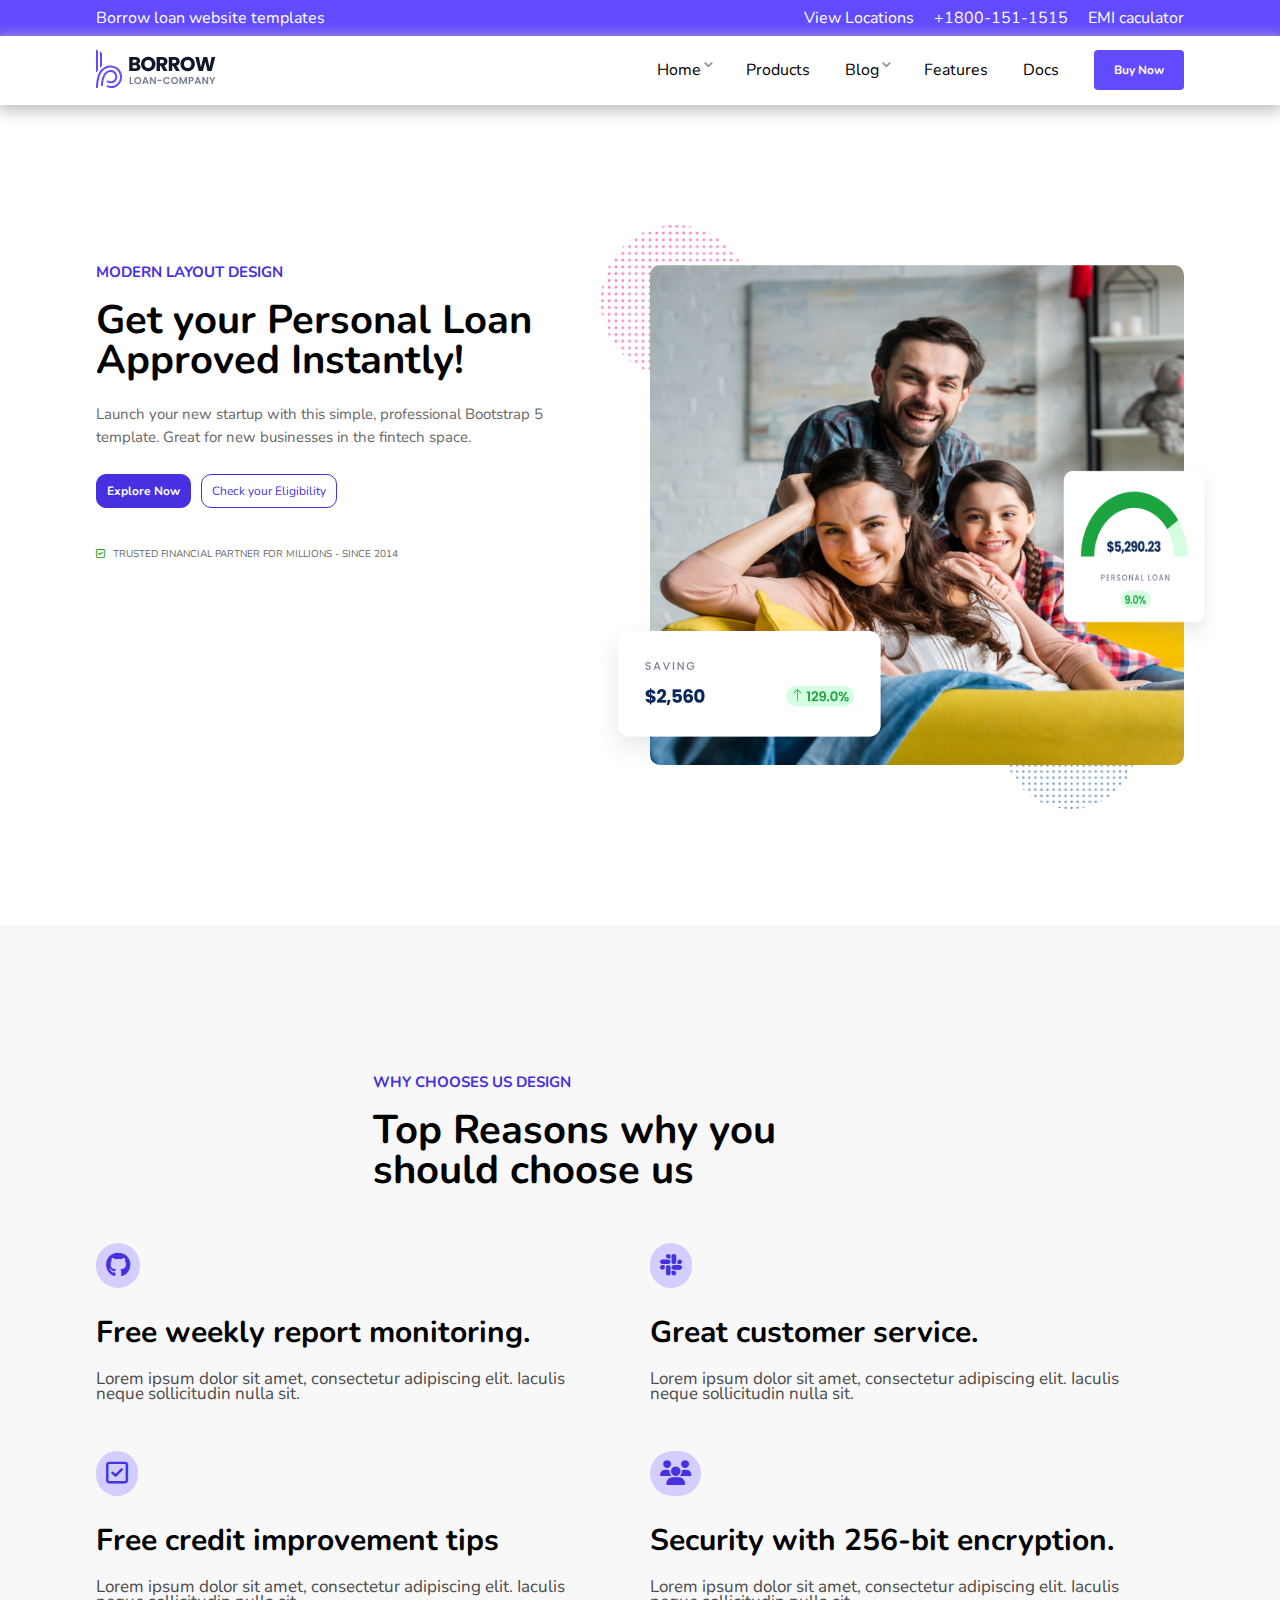
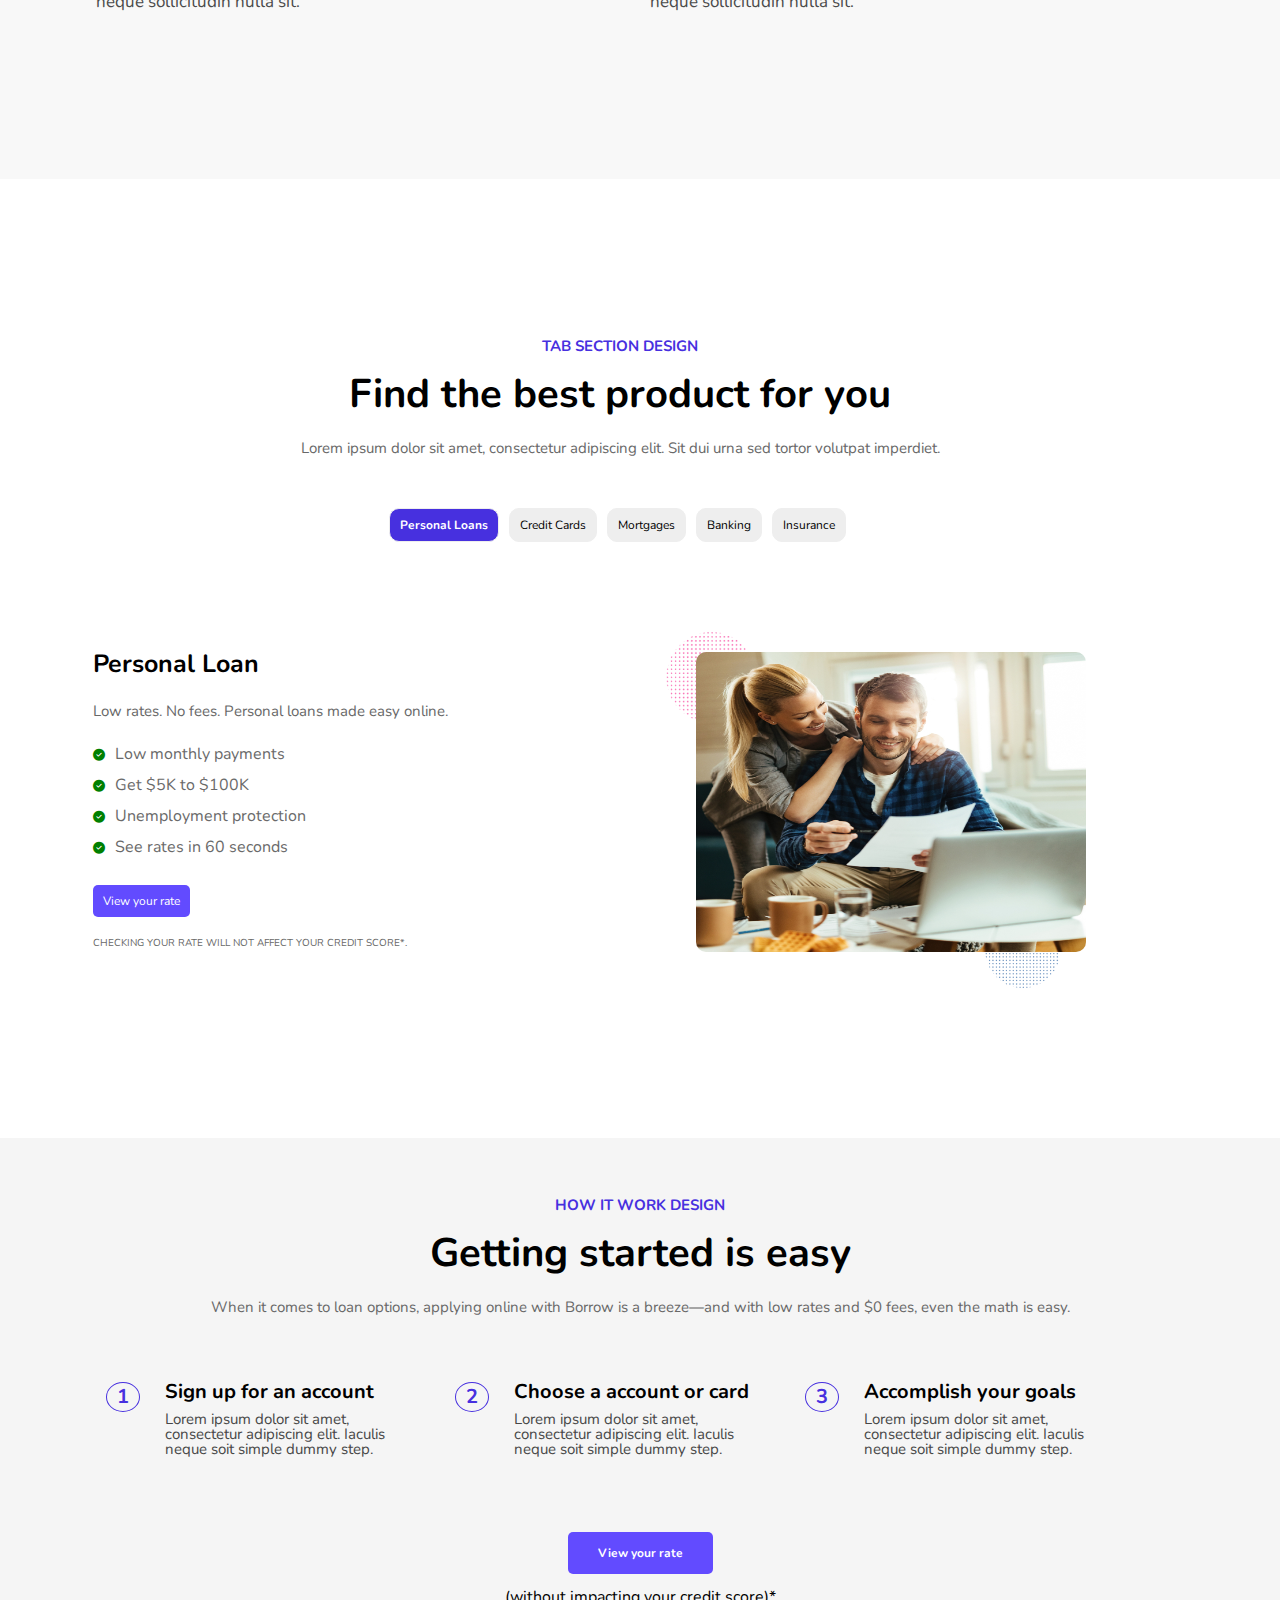
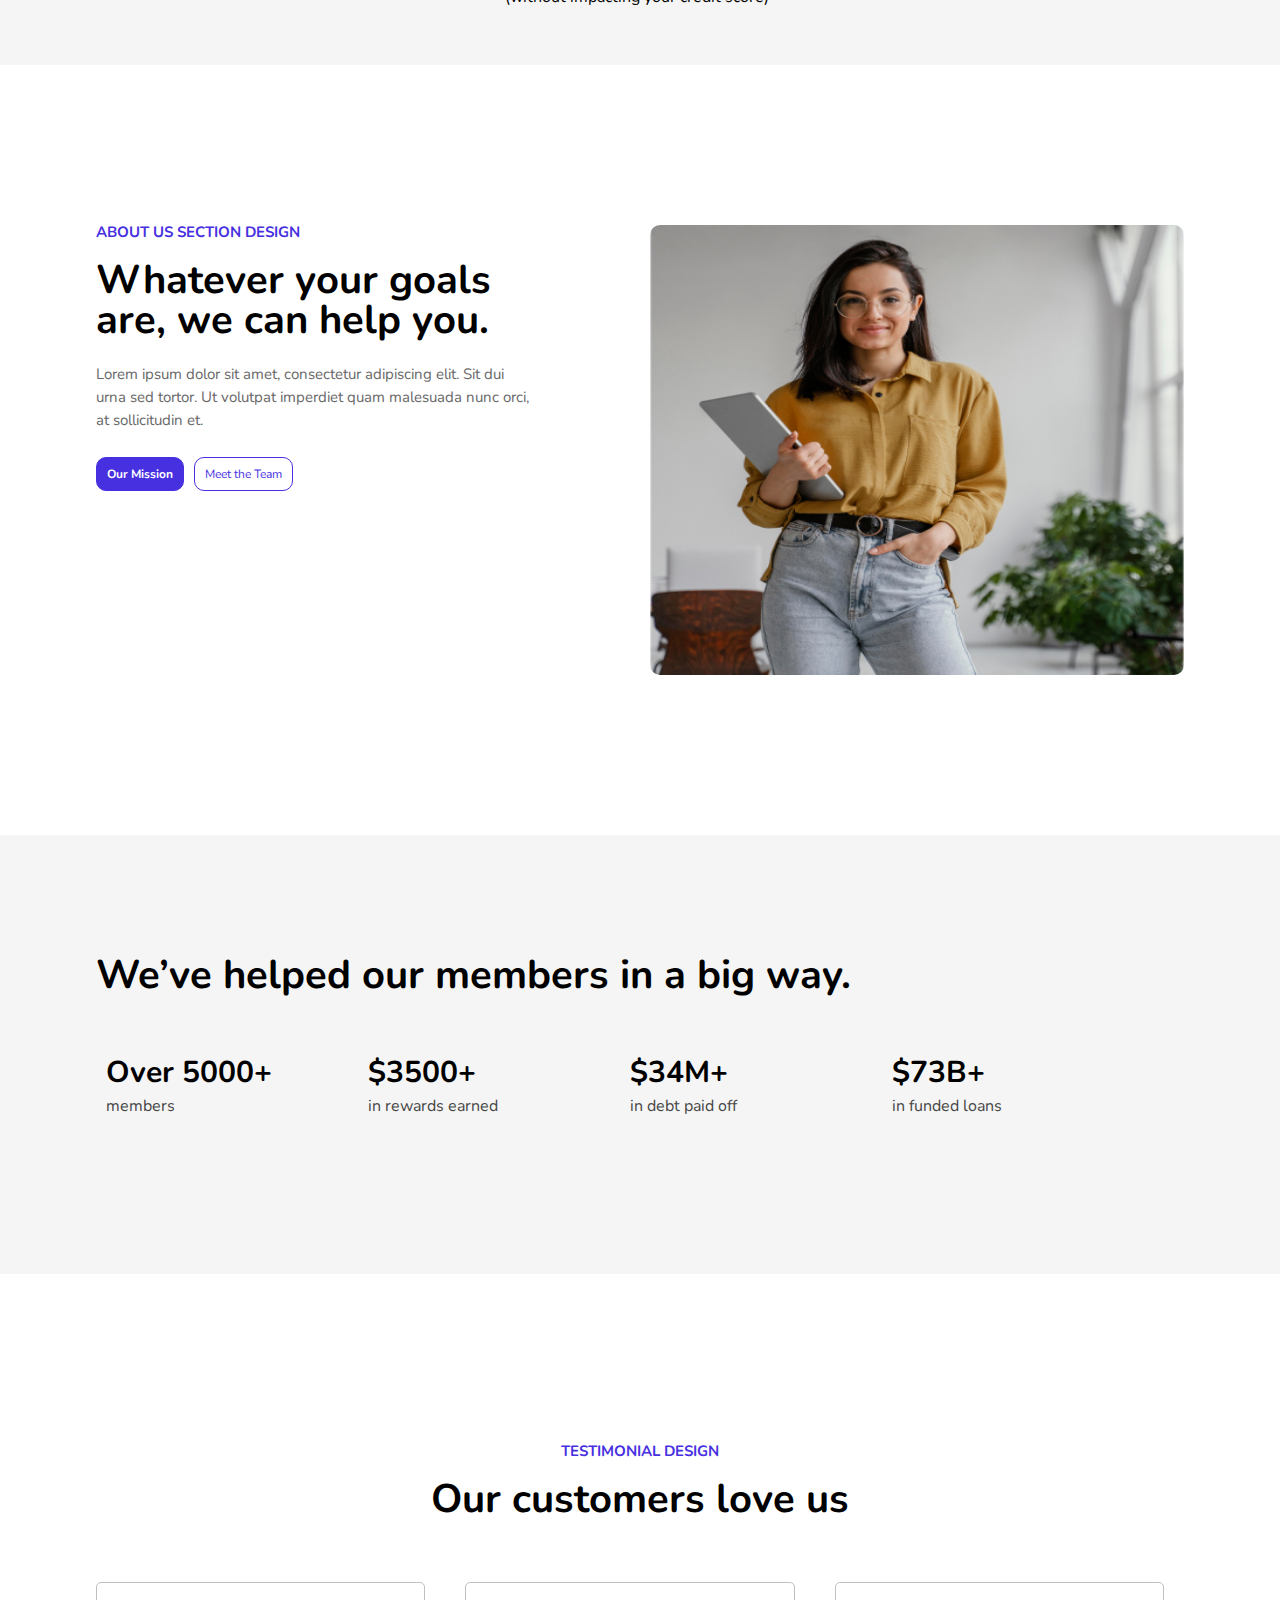
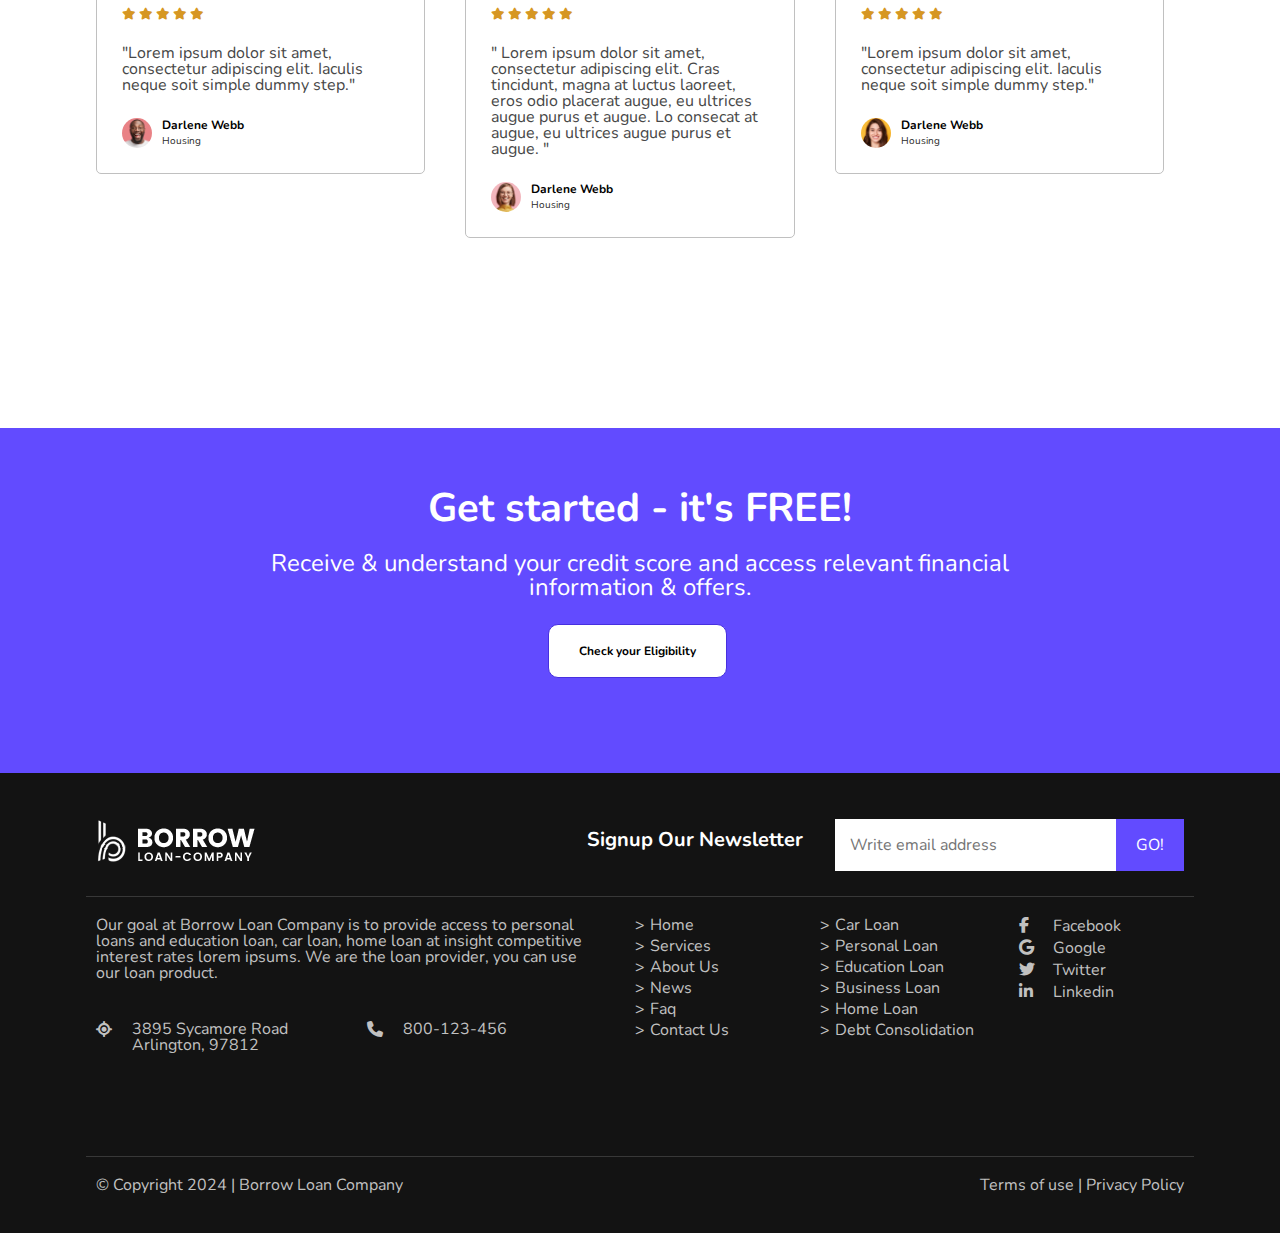
==== commit 862961f5: "fix class name conflict: footer" ====
--- a/index.html
+++ b/index.html
@@ -761,7 +761,7 @@
           </div>
         </div>
         <div class="row" id="bottom-footer">
-          <div class="col-6 col-md-6 col-sm-6 title">
+          <div class="col-6 col-md-6 col-sm-6">
             <p>© Copyright 2024 | Borrow Loan Company</p>
           </div>
 
--- a/styles/shared/colors.css
+++ b/styles/shared/colors.css
@@ -1,11 +1,14 @@
-:root{
-	--primary:#624bff;
-	--primary-darker:#4730df;
-	--black: #151E28;
-	--grey: #6c757d;
+:root {
+  --primary: #624bff;
+  --primary-darker: #4730df;
+  --black: #151e28;
+  --grey: #6c757d;
+  --light: #f8f9fa;
+  --success: #22bb33;
+  --danger: #bb2124;
+  --gray-light: #e9ecef;
 }
 
-.bg-primary{
-	background-color: var(--primary);
+.bg-primary {
+  background-color: var(--primary);
 }
-
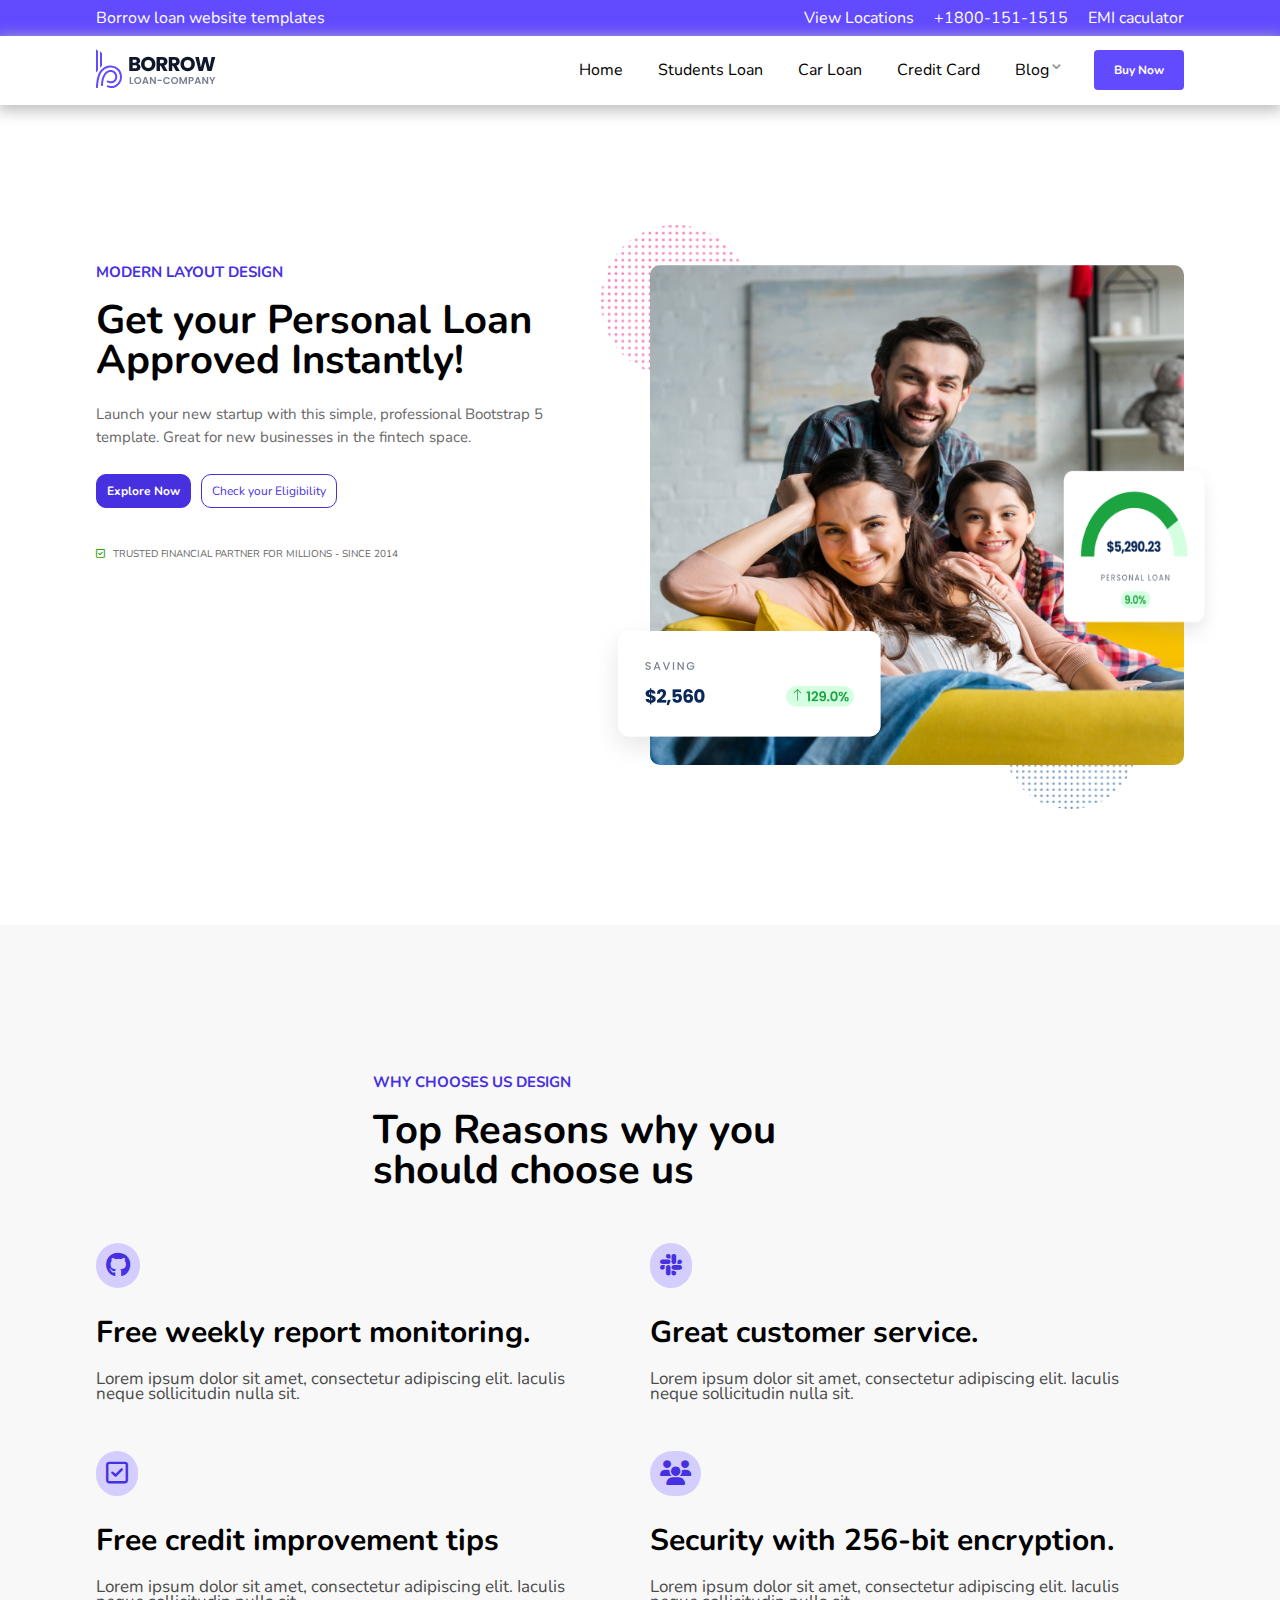
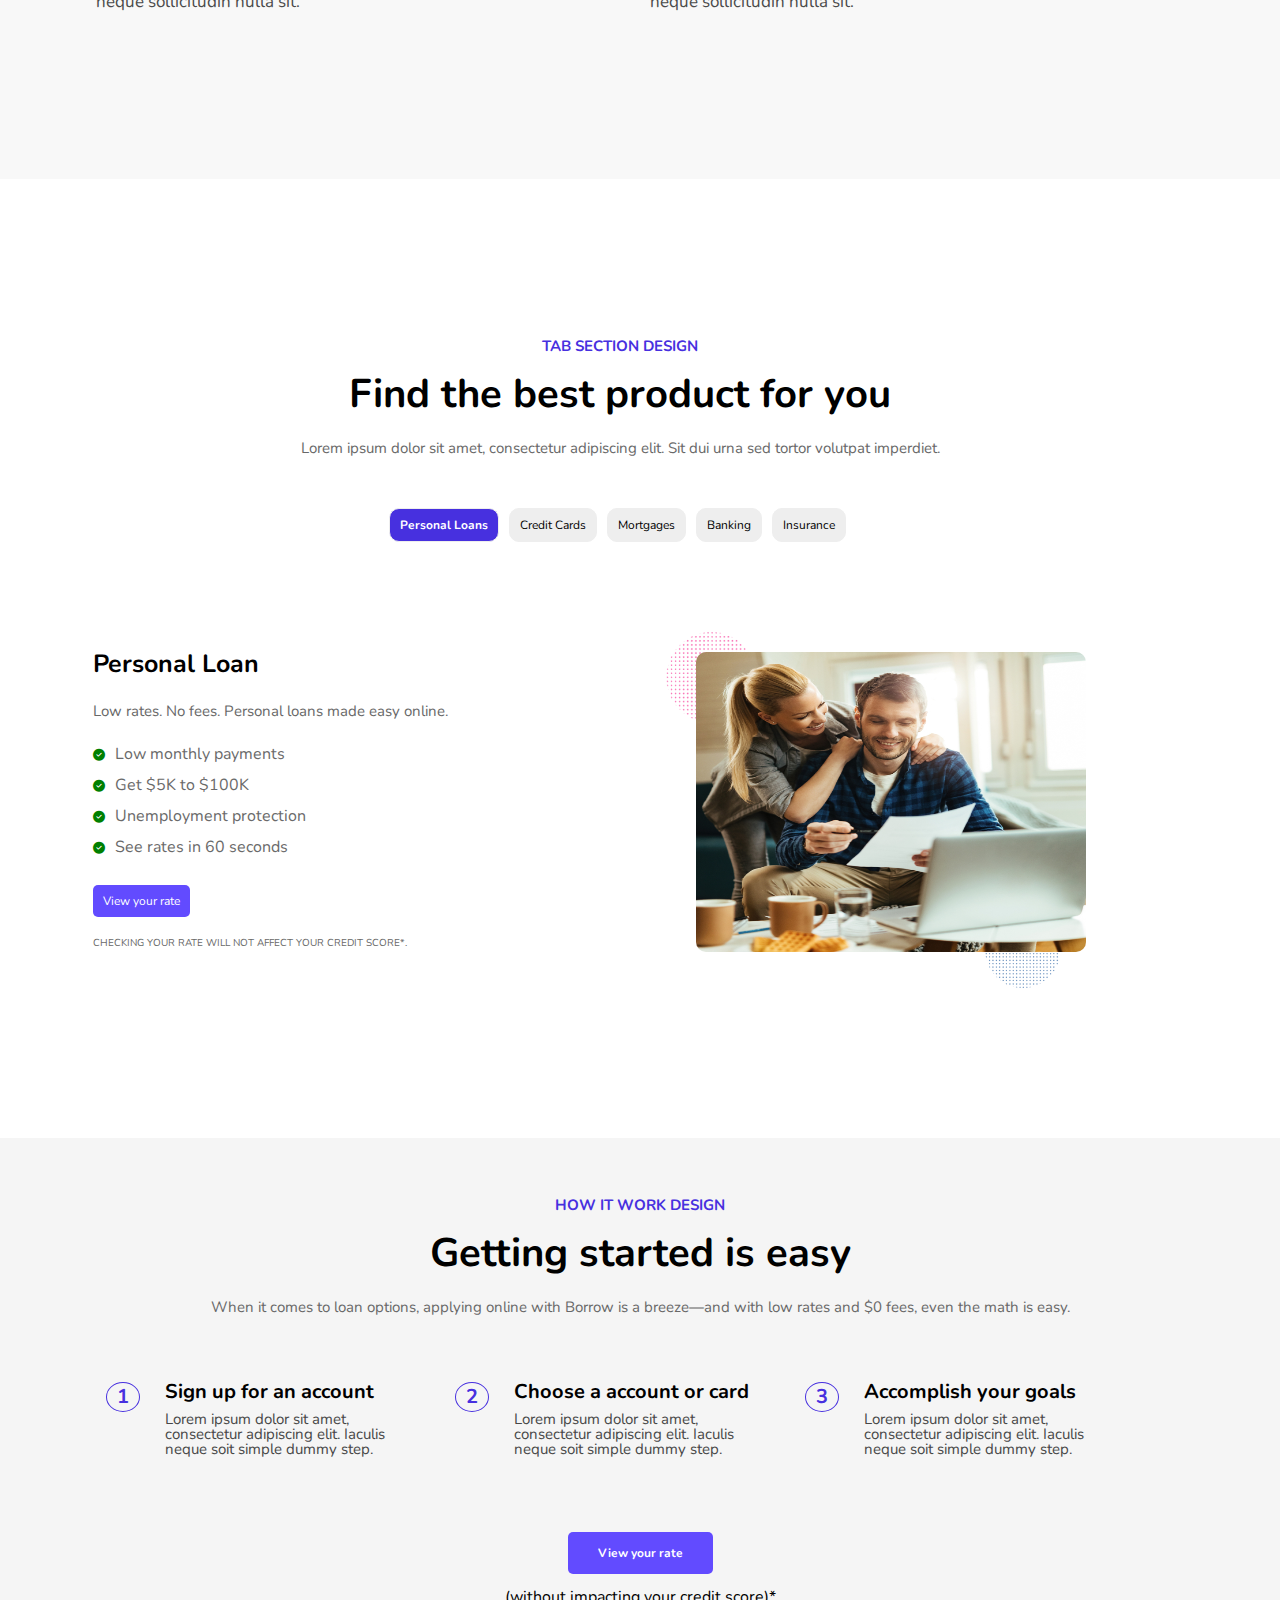
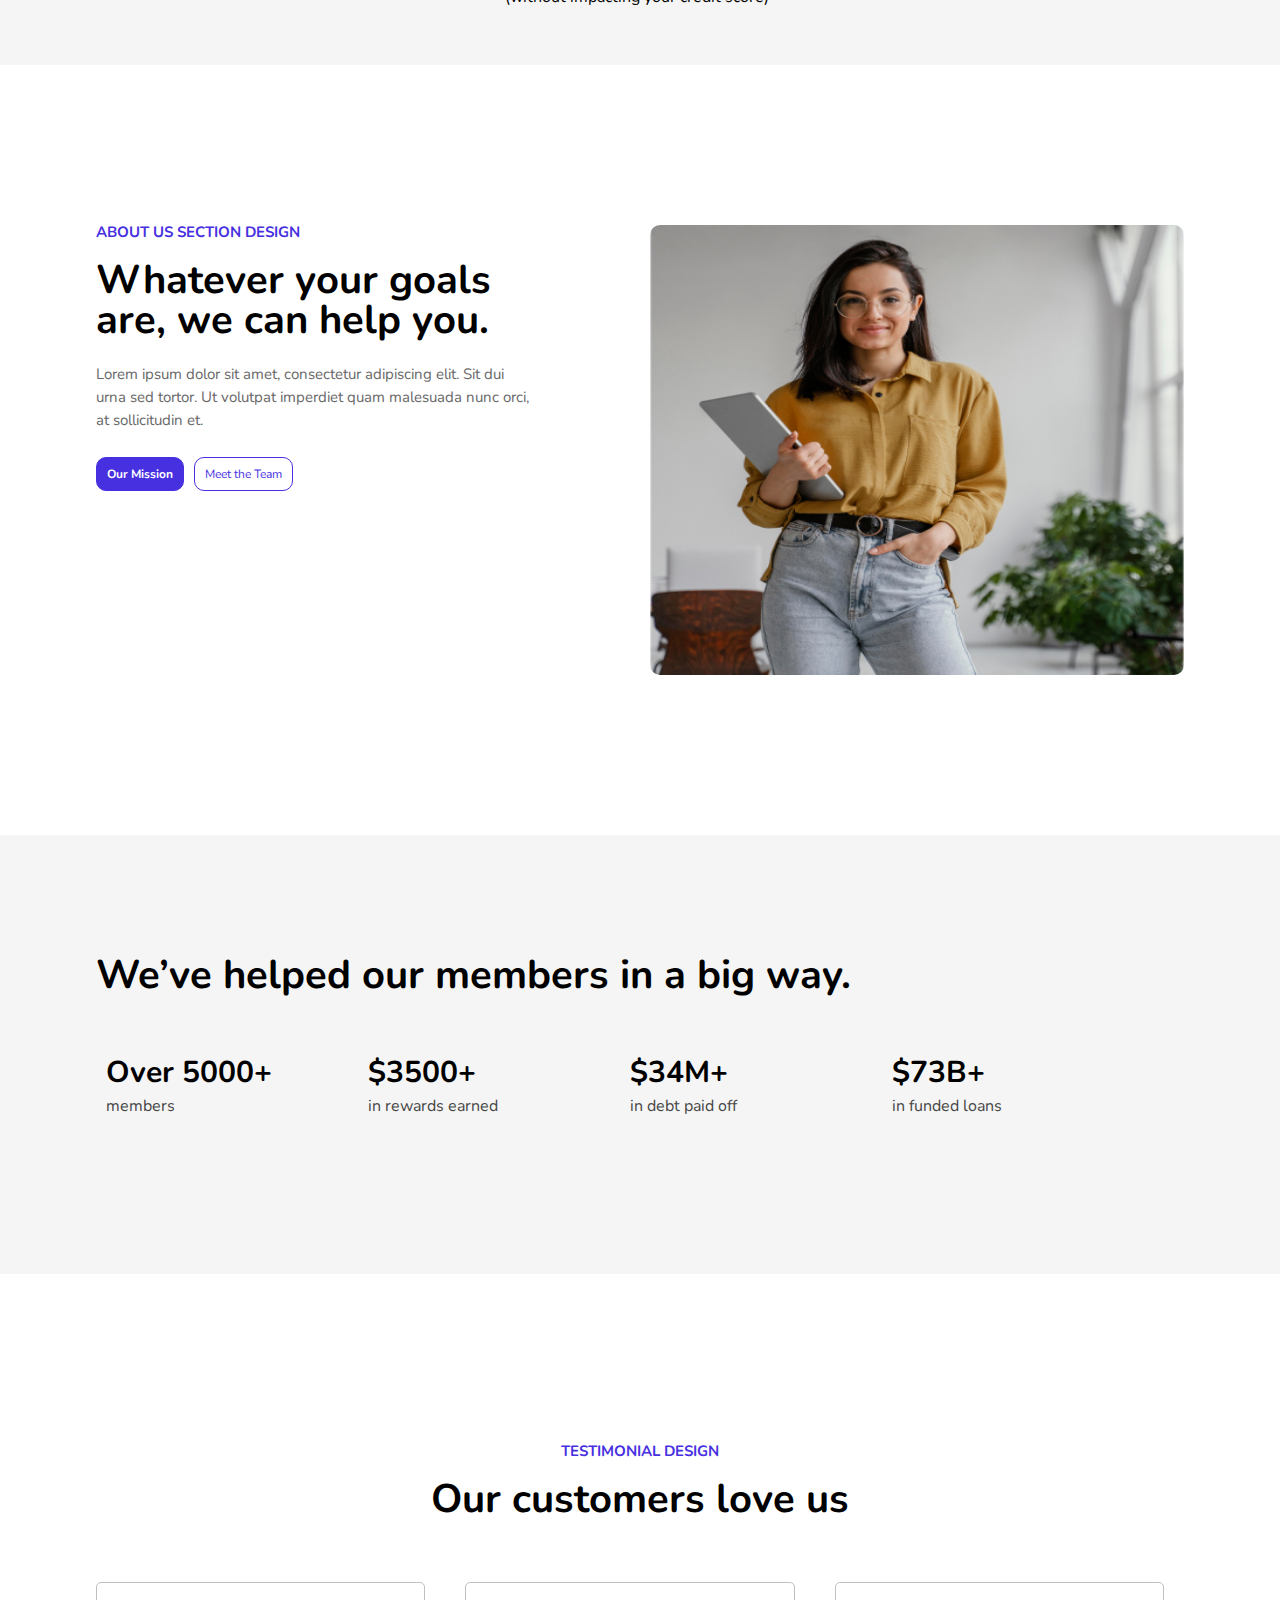
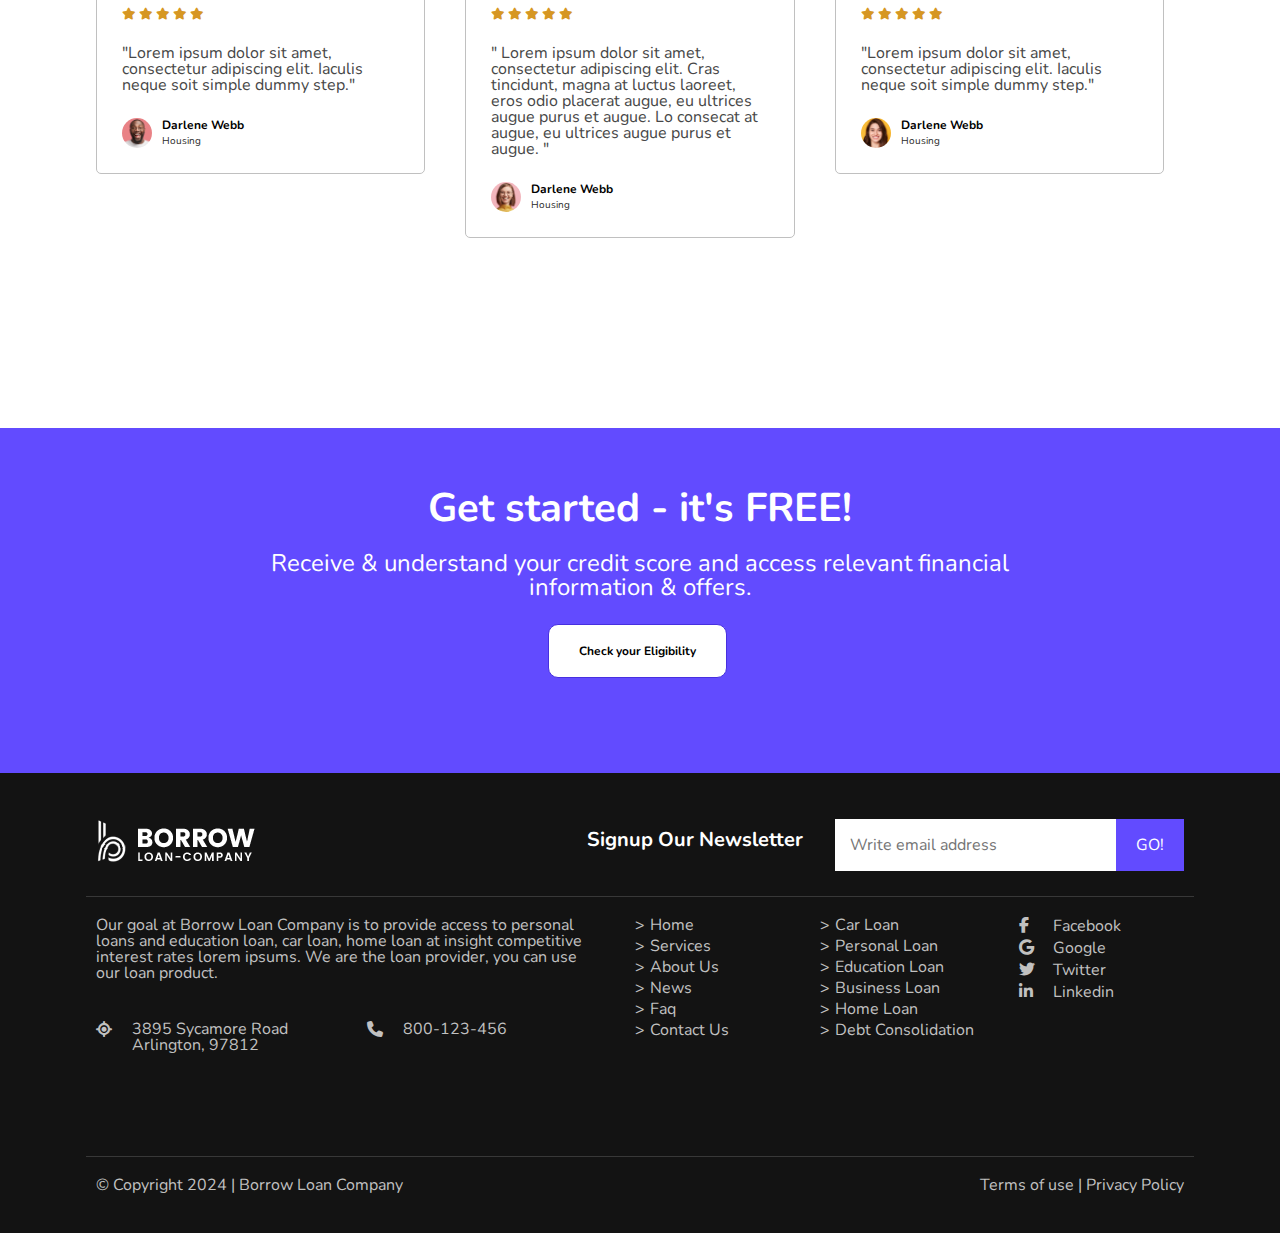
==== commit a550e416: "define navigation links" ====
--- a/index.html
+++ b/index.html
@@ -69,19 +69,17 @@
               id="menu"
             >
               <ul>
-                <li class="dropdown">
-                  <a href="#"><span>Home</span></a>
-
-                  <ul class="submenu">
-                    <li><a href="/index.html">Home 1</a></li>
-                    <li><a href="#Home2">Home 2</a></li>
-                    <li><a href="#Home3">Home 3</a></li>
-                    <li><a href="#Home4">Home 4</a></li>
-                    <li><a href="#Home5">Home 5</a></li>
-                  </ul>
-                </li>
-                <li>
-                  <a href="#"><span>Products</span></a>
+                <li>
+                  <a href="./index.html"><span>Home</span></a>
+                </li>
+                <li>
+                  <a href="./students-loan.html"><span>Students Loan</span></a>
+                </li>
+                <li>
+                  <a href="./car-loan.html"><span>Car Loan</span></a>
+                </li>
+                <li>
+                  <a href="./credit-card.html"><span>Credit Card</span></a>
                 </li>
                 <li class="dropdown">
                   <a href="#"><span>Blog</span></a>
@@ -93,12 +91,6 @@
                     <li><a href="#Page4">Page 4</a></li>
                     <li><a href="#Page5">Page 5</a></li>
                   </ul>
-                </li>
-                <li>
-                  <a href="#"><span>Features</span></a>
-                </li>
-                <li>
-                  <a href="#"><span>Docs</span></a>
                 </li>
                 <li>
                   <a href="#"><span>Buy Now</span></a>
@@ -121,19 +113,17 @@
           <div class="row">
             <div class="col-12 col-md-12 col-sm-12" id="mbmenu">
               <ul>
-                <li class="dropdown">
-                  <a href="#"><span>Home</span></a>
-
-                  <ul class="submenu">
-                    <li><a href="#Home1">Home 1</a></li>
-                    <li><a href="#Home2">Home 2</a></li>
-                    <li><a href="#Home3">Home 3</a></li>
-                    <li><a href="#Home4">Home 4</a></li>
-                    <li><a href="#Home5">Home 5</a></li>
-                  </ul>
-                </li>
-                <li>
-                  <a href="#"><span>Products</span></a>
+                <li>
+                  <a href="./index.html"><span>Home</span></a>
+                </li>
+                <li>
+                  <a href="./students-loan.html"><span>Students Loan</span></a>
+                </li>
+                <li>
+                  <a href="./car-loan.html"><span>Car Loan</span></a>
+                </li>
+                <li>
+                  <a href="./credit-card.html"><span>Credit Card</span></a>
                 </li>
                 <li class="dropdown">
                   <a href="#"><span>Blog</span></a>
@@ -145,12 +135,6 @@
                     <li><a href="#Page4">Page 4</a></li>
                     <li><a href="#Page5">Page 5</a></li>
                   </ul>
-                </li>
-                <li>
-                  <a href="#"><span>Features</span></a>
-                </li>
-                <li>
-                  <a href="#"><span>Docs</span></a>
                 </li>
                 <li>
                   <a href="#"><span>Buy Now</span></a>
--- a/styles/shared/header.css
+++ b/styles/shared/header.css
@@ -69,7 +69,7 @@
 	content: "\2304";
 	color: rgb(148, 148, 148);
 	position: absolute;
-	top: -10px;
+	top: -8px;
 	right: -6px;
 	font-size: 20px;
 	transition: color 0.1s;
